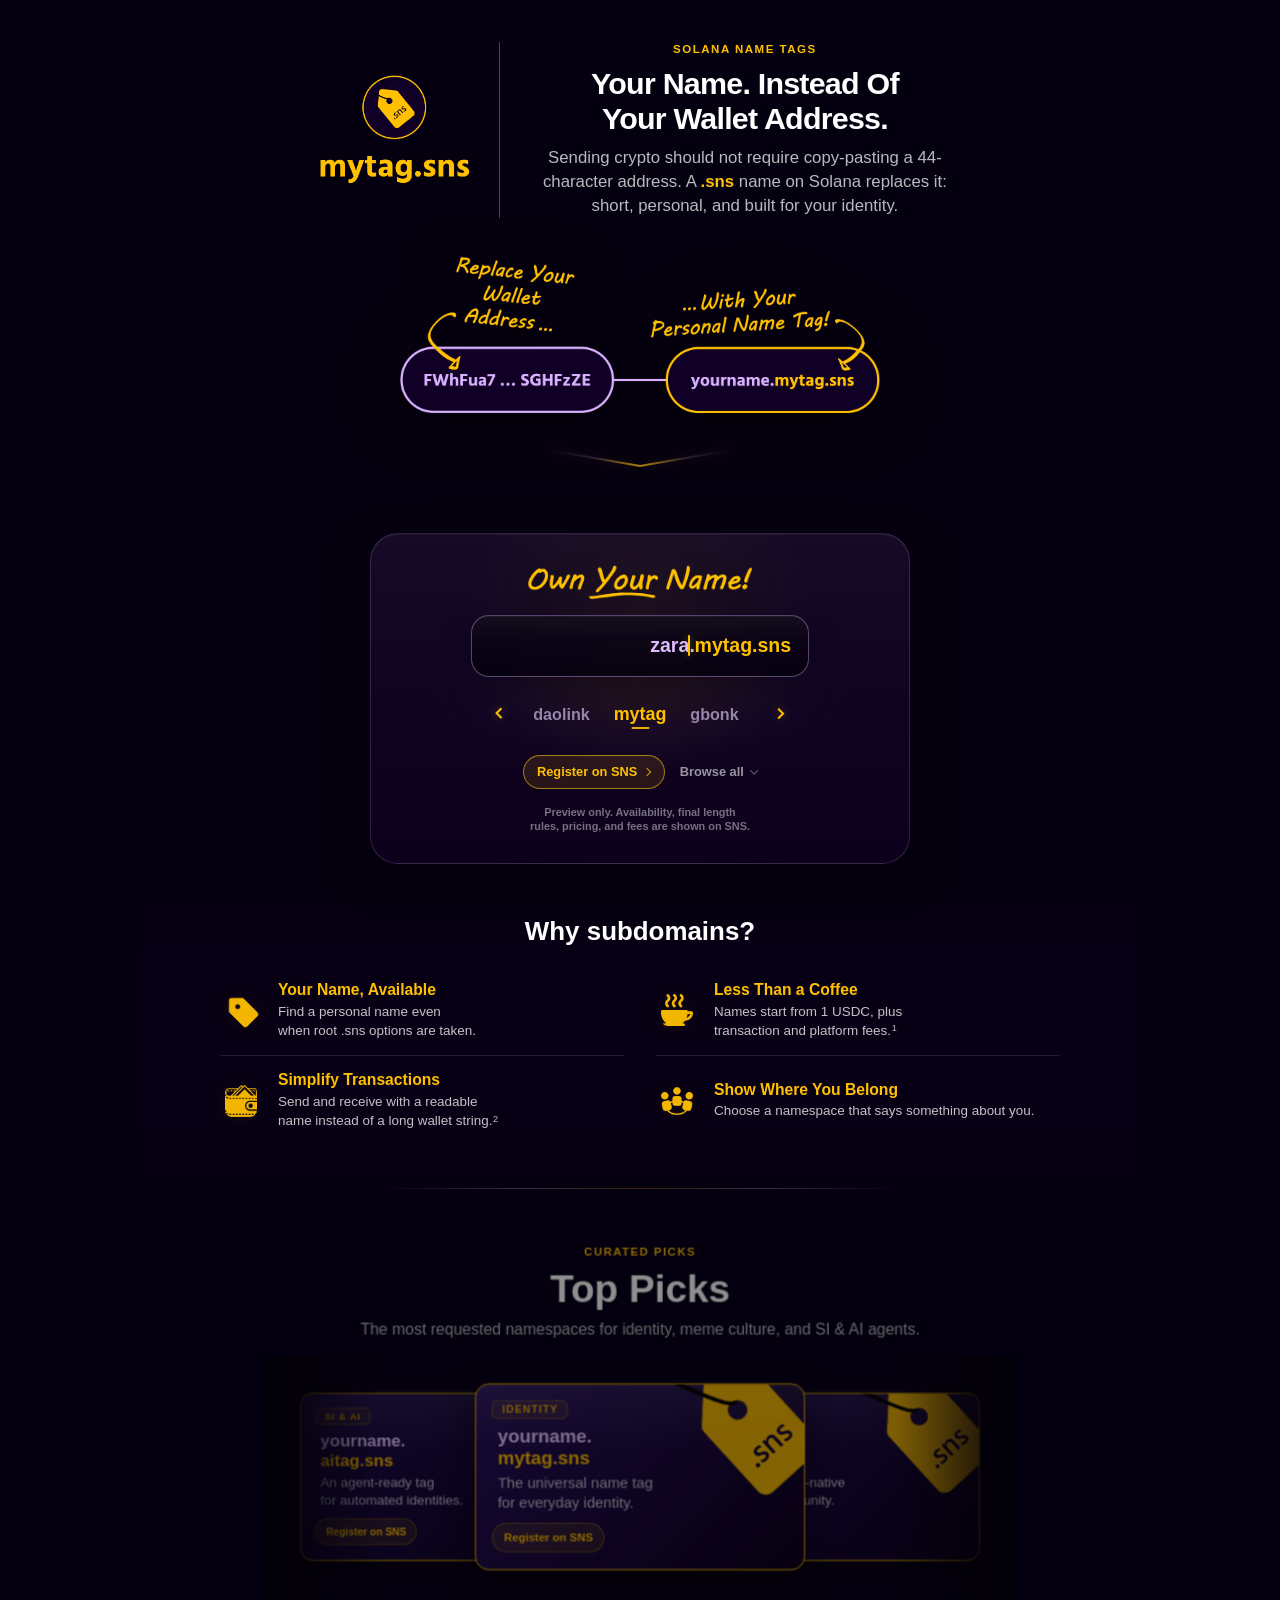
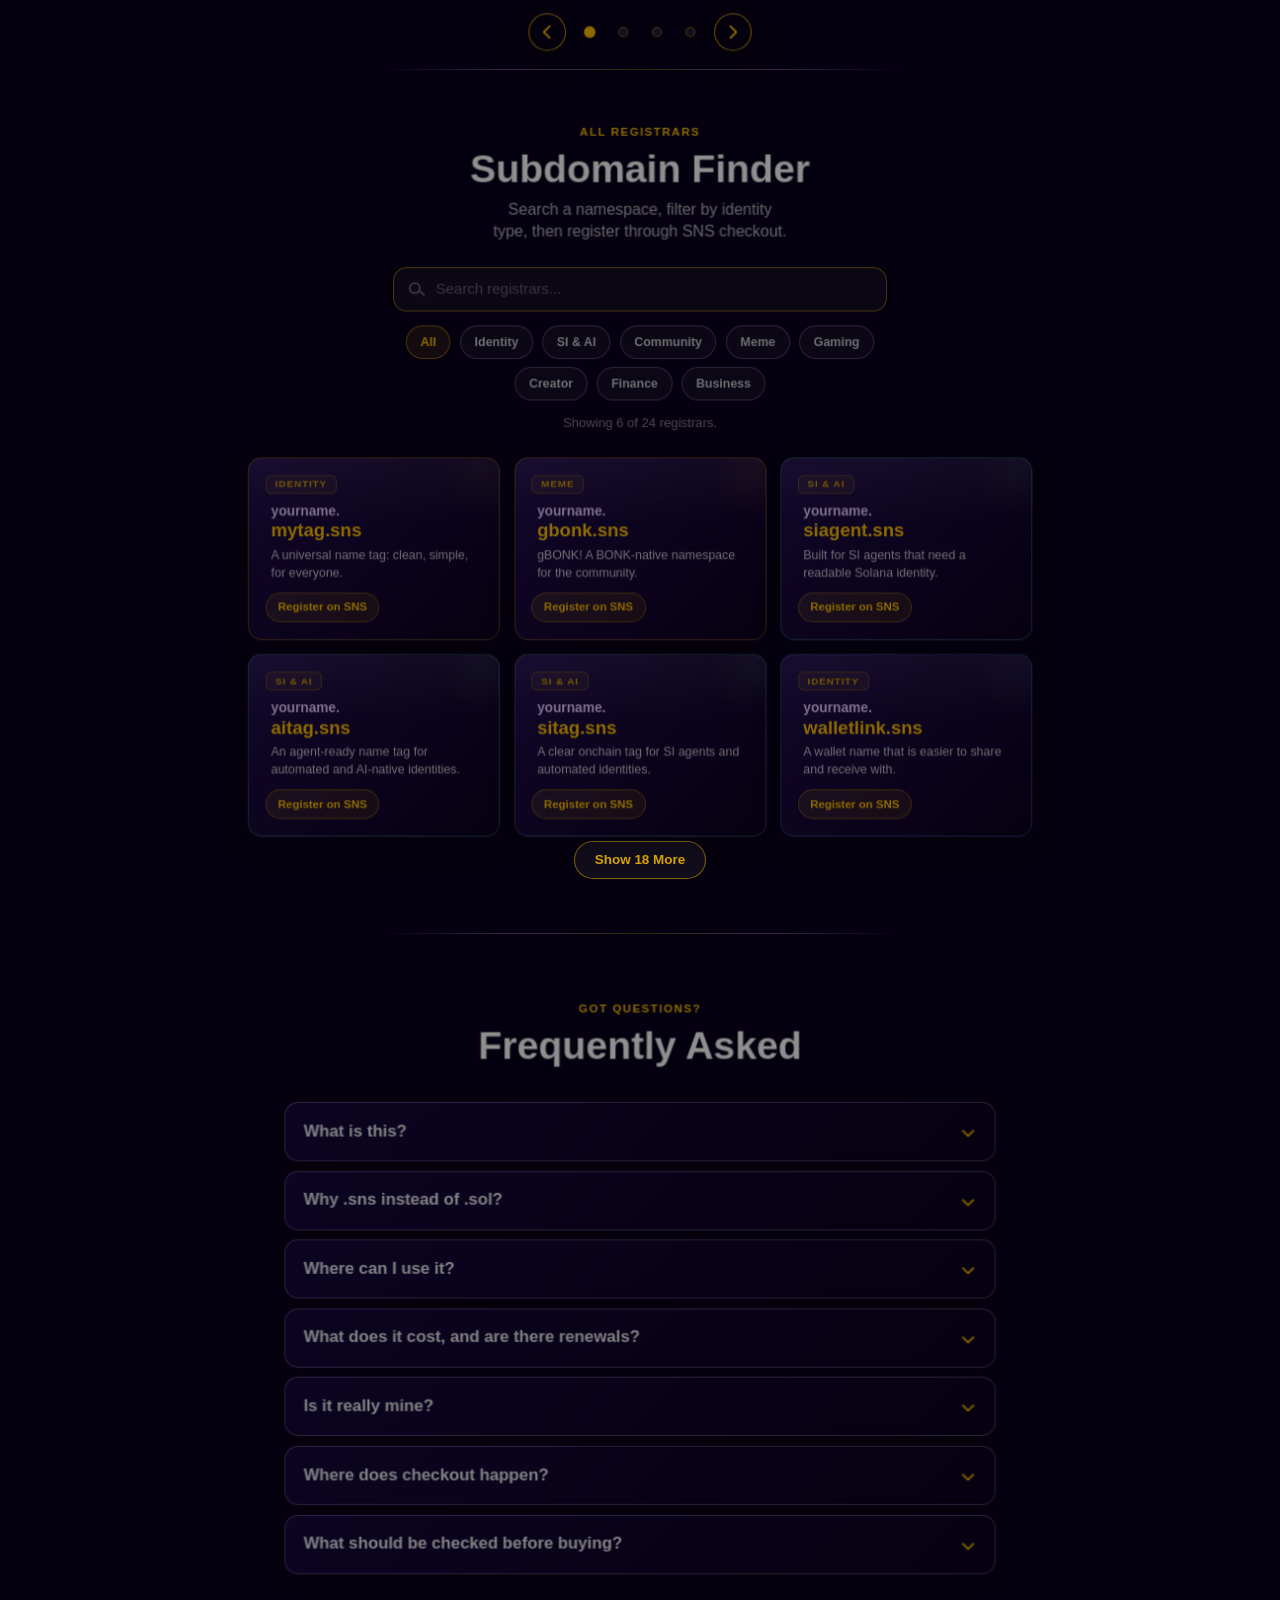
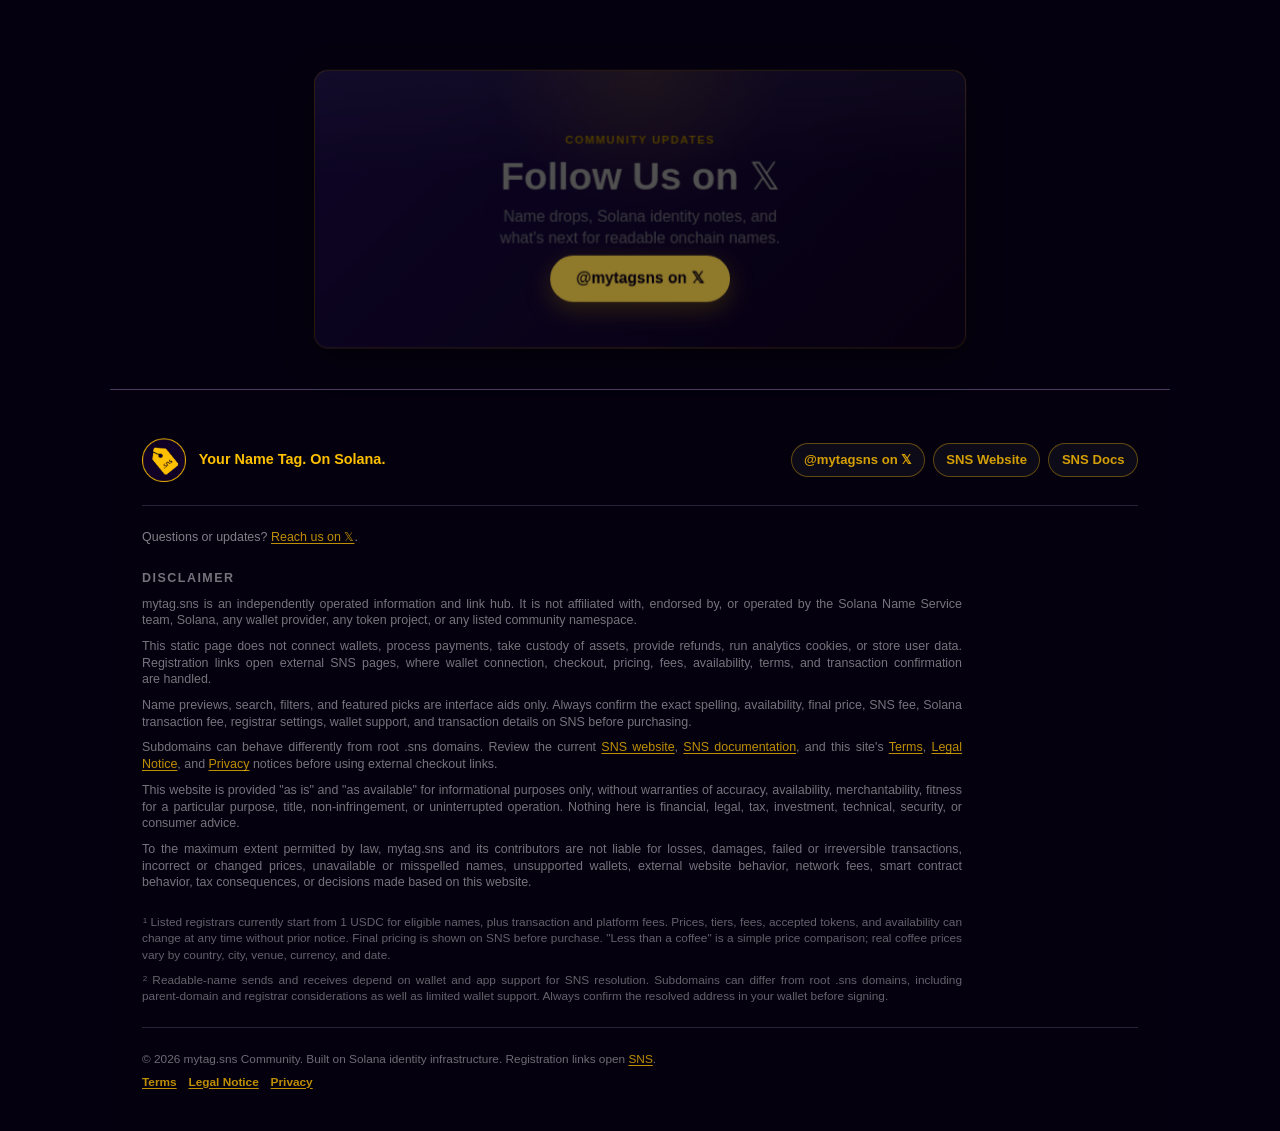
==== index.html @ 9034330a "Force a fresh social preview URL for X. Point OG and Twitter image tags at a new asset path so crawl" ====
<!doctype html>
<!--
	File: index.html
	Description: Static landing page for the mytag.sns subdomain registrar hub.
	Last modified: 2026-10-11
	Copyright: (c) 2026 mytag.sns Community. All rights reserved.
-->
<html class="no-js" lang="en-US">
<head>
	<meta charset="UTF-8" />
	<meta name="viewport" content="width=device-width, initial-scale=1.0" />
	<meta name="description" content="Claim a readable Solana name tag through independent subdomain registrars such as mytag.sns, gbonk.sns, siagent.sns, and aitag.sns." />
	<meta name="theme-color" content="#05000f" />
	<meta name="color-scheme" content="dark" />
	<link rel="icon" type="image/png" href="assets/img/logo.png?v=e8947b3d" />
	<link rel="apple-touch-icon" href="assets/img/logo.png?v=e8947b3d" />
	<link rel="canonical" href="https://mytags.sol.site/" />

	<meta property="og:type" content="website" />
	<meta property="og:locale" content="en_US" />
	<meta property="og:url" content="https://mytags.sol.site/" />
	<meta property="og:title" content="mytag.sns | Solana Subdomain Registrars" />
	<meta property="og:description" content="Claim a readable Solana name tag through independent subdomain registrars such as mytag.sns, gbonk.sns, siagent.sns, and aitag.sns." />
	<meta property="og:image" content="https://mytags.sol.site/assets/img/social-preview-20261013.png" />
	<meta property="og:image:secure_url" content="https://mytags.sol.site/assets/img/social-preview-20261013.png" />
	<meta property="og:image:type" content="image/png" />
	<meta property="og:image:width" content="1134" />
	<meta property="og:image:height" content="593" />
	<meta property="og:image:alt" content="A wallet address changing into a readable mytag.sns name tag." />
	<meta property="og:site_name" content="mytag.sns" />

	<meta name="twitter:card" content="summary_large_image" />
	<meta name="twitter:domain" content="mytags.sol.site" />
	<meta name="twitter:url" content="https://mytags.sol.site/" />
	<meta name="twitter:site" content="@mytagsns" />
	<meta name="twitter:title" content="mytag.sns | Solana Subdomain Registrars" />
	<meta name="twitter:description" content="Claim a readable Solana name tag through independent subdomain registrars such as mytag.sns, gbonk.sns, siagent.sns, and aitag.sns." />
	<meta name="twitter:image" content="https://mytags.sol.site/assets/img/social-preview-20261013.png" />
	<meta name="twitter:image:alt" content="A wallet address changing into a readable mytag.sns name tag." />

	<title>mytag.sns</title>

	<script>document.documentElement.className = document.documentElement.className.replace("no-js", "js");</script>

	<link rel="stylesheet" href="assets/css/00-global.css?v=73dacd56" />
	<link rel="stylesheet" href="assets/css/01-hero.css?v=6c1cfbfe" />
	<link rel="stylesheet" href="assets/css/02-top-picks.css?v=7228f10e" />
	<link rel="stylesheet" href="assets/css/03-browser-section.css?v=f7ba4626" />
	<link rel="stylesheet" href="assets/css/04-faq.css?v=8c7f12e0" />
	<link rel="stylesheet" href="assets/css/05-x-section.css?v=0307da19" />
	<link rel="stylesheet" href="assets/css/06-footer.css?v=1e0edeb0" />
	<noscript>
		<style>
			.hero-name-options,
			.top-picks-controls,
			.js-only {
				display: none !important;
			}

			.hero-name-input-row {
				cursor: default !important;
				width: min(100%, 338px) !important;
				max-width: 338px !important;
			}

			.hero-name-input-wrap {
				flex: 1 1 auto !important;
				min-width: 0 !important;
				max-width: none !important;
			}

			.hero-name-input[readonly] {
				pointer-events: none !important;
				text-align: right !important;
			}

			.hero-name-suffix {
				width: auto !important;
				max-width: none !important;
			}

			.hero-name-options-fallback {
				--picker-active-width: 42% !important;
				--picker-near-left: 22% !important;
				--picker-near-right: 78% !important;
				--picker-near-width: 24% !important;
				width: min(100%, 338px) !important;
				max-width: 338px !important;
			}

			.hero-name-options-fallback::before,
			.hero-name-options-fallback::after {
				display: none !important;
			}

			.hero-input-caret {
				display: none !important;
			}

			.top-picks-carousel {
				display: grid !important;
				grid-template-columns: 1fr !important;
				gap: 0.85rem !important;
				min-height: 0 !important;
				overflow: visible !important;
			}

			.top-picks-carousel::before,
			.top-picks-carousel::after {
				display: none !important;
			}

			.domain-card {
				--tag-clearance: 0 !important;
				position: relative !important;
				left: auto !important;
				top: auto !important;
				grid-template-columns: 1fr !important;
				grid-template-rows: auto auto auto auto !important;
				justify-items: center !important;
				width: min(100%, 342px) !important;
				max-width: 342px !important;
				min-height: 0 !important;
				height: 100% !important;
				margin: 0 auto !important;
				padding: 1rem 1rem 1.06rem !important;
				text-align: center !important;
				opacity: 1 !important;
				transform: none !important;
			}

			.domain-card::before,
			.domain-card::after {
				display: none !important;
			}

			.domain-card.active {
				border-color: #FFC000 !important;
				box-shadow: var(--shadow-card) !important;
				background:
					linear-gradient(180deg, rgba(255, 255, 255, 0.045), transparent 34%),
					linear-gradient(135deg, rgba(31, 14, 82, 0.76), rgba(14, 0, 31, 0.72)) !important;
			}

			.card-topline,
			.domain-name,
			.domain-card p {
				max-width: 100% !important;
			}

			.card-topline {
				justify-content: center !important;
			}

			.domain-name {
				align-items: center !important;
			}

			.domain-card p {
				grid-column: auto !important;
				grid-row: auto !important;
				align-self: auto !important;
				margin-right: auto !important;
				margin-left: auto !important;
			}

			.card-cta {
				grid-column: auto !important;
				grid-row: auto !important;
				justify-self: center !important;
			}

			.domain-card:first-child {
				border-color: #FFC000 !important;
				box-shadow: var(--shadow-card-hover) !important;
				background:
					linear-gradient(180deg, rgba(255, 255, 255, 0.055), transparent 34%),
					linear-gradient(135deg, rgba(31, 14, 82, 1), rgba(14, 0, 31, 0.98)) !important;
			}

			.faq-a,
			.faq-a[hidden] {
				display: block !important;
				max-height: none !important;
				visibility: visible !important;
			}

			.faq-chevron {
				display: none !important;
			}

			.faq-q {
				cursor: default !important;
				pointer-events: none !important;
			}

			.browser-more-wrap {
				display: none !important;
			}

			@media (min-width: 760px) {
				.top-picks-carousel {
					grid-template-columns: repeat(2, minmax(0, 342px)) !important;
					justify-content: center !important;
					align-items: stretch !important;
				}
			}
		</style>
	</noscript>
</head>
<body>
	<div class="compat-notice" role="status">
		<p class="notice-title">Limited Experience</p>
		<p class="notice-body"><span>JavaScript is off.</span><span>Previews and filters are simplified. Links still work.</span></p>
	</div>

	<main>
		<!-- Hero: Introduces the name tag idea before the registrar list. -->
		<section class="hero-section reveal-section is-visible" aria-labelledby="hero-title">
			<div class="hero-header">
				<img class="image-logo" src="assets/img/logo-with-name.png?v=d179058e" alt="mytag.sns" width="210" height="154" loading="eager" decoding="async" />
				<div class="hero-intro">
					<p class="intro-kicker">Solana name tags</p>
					<h1 id="hero-title" class="intro-headline">Your Name. Instead Of Your Wallet Address.</h1>
					<p class="intro-body">Sending crypto should not require copy-pasting a 44-character address. A <span class="intro-sns">.sns</span> name on Solana replaces it: short, personal, and built for your identity.</p>
				</div>
			</div>

			<div class="hero-explainer">
				<img class="explainer-img" src="assets/img/explainer.png?v=e83d8729" alt="A wallet address changing into a readable mytag.sns name tag." width="480" height="152" loading="eager" decoding="async" />
			</div>
			<a class="hero-scroll-cue hero-scroll-cue--intro" href="#hero-name-tool" aria-label="Scroll to name preview"></a>

			<div class="hero-stage" aria-label="Solana name tag preview">
				<div id="hero-name-tool" class="hero-name-tool">
					<div class="slogan-wrapper">
						<img class="handwritten-slogan" src="assets/img/slogan.png?v=b19a328f" alt="Own Your Name!" width="226" height="37" loading="eager" decoding="async" />
					</div>

					<div class="hero-name-shell">
						<div class="hero-name-input-row">
							<button id="hero-name-clear" class="hero-name-clear" type="button" aria-label="Clear preview name"><span aria-hidden="true"></span></button>
							<span class="hero-name-input-wrap">
								<span id="hero-name-preview" class="hero-name-preview" aria-hidden="true">yourname</span>
								<input id="hero-name-input" class="hero-name-input" type="text" value="yourname" maxlength="16" pattern="(?!.*--)[a-z0-9](?:[a-z0-9-]{0,14}[a-z0-9])?" autocomplete="off" autocapitalize="none" inputmode="text" spellcheck="false" title="Demo preview: use up to 16 lowercase letters, numbers, and single hyphens. SNS checkout shows the final .sns subdomain length limit and registrar rules." aria-label="Name before the dot" aria-describedby="hero-name-status" readonly tabindex="-1" />
							</span>
							<span class="hero-input-caret" aria-hidden="true"></span>
							<span class="hero-name-dot" aria-hidden="true">.</span>
							<span id="hero-name-suffix" class="hero-name-suffix"><span class="suffix-card is-current">mytag.sns</span></span>
						</div>
						<p id="hero-name-status" class="sr-only" aria-live="polite">Demo preview: use up to 16 lowercase letters, numbers, and single hyphens. SNS checkout shows the final .sns subdomain length limit and registrar rules.</p>
						<p id="hero-name-feedback" class="hero-name-feedback" aria-hidden="true"></p>
						<div class="hero-name-options" role="group" aria-label="Choose preview namespace">
							<button class="hero-name-option active" type="button" data-suffix="mytag.sns" data-url="https://v1.sns.id/sub-registrar/mytag" data-position="0" aria-pressed="true">mytag</button>
							<button class="hero-name-option" type="button" data-suffix="gbonk.sns" data-url="https://v1.sns.id/sub-registrar/gbonk" data-position="2" aria-pressed="false">gbonk</button>
							<button class="hero-name-option" type="button" data-suffix="siagent.sns" data-url="https://v1.sns.id/sub-registrar/siagent" data-position="3" aria-pressed="false">siagent</button>
							<button class="hero-name-option" type="button" data-suffix="aitag.sns" data-url="https://v1.sns.id/sub-registrar/aitag" data-position="3" aria-pressed="false">aitag</button>
							<button class="hero-name-option" type="button" data-suffix="sitag.sns" data-url="https://v1.sns.id/sub-registrar/sitag" data-position="3" aria-pressed="false">sitag</button>
							<button class="hero-name-option" type="button" data-suffix="walletlink.sns" data-url="https://v1.sns.id/sub-registrar/walletlink" data-position="3" aria-pressed="false">walletlink</button>
							<button class="hero-name-option" type="button" data-suffix="mystory.sns" data-url="https://v1.sns.id/sub-registrar/mystory" data-position="3" aria-pressed="false">mystory</button>
							<button class="hero-name-option" type="button" data-suffix="snsclub.sns" data-url="https://v1.sns.id/sub-registrar/snsclub" data-position="3" aria-pressed="false">snsclub</button>
							<button class="hero-name-option" type="button" data-suffix="gen-z.sns" data-url="https://v1.sns.id/sub-registrar/gen-z" data-position="3" aria-pressed="false">gen-z</button>
							<button class="hero-name-option" type="button" data-suffix="ogclub.sns" data-url="https://v1.sns.id/sub-registrar/ogclub" data-position="3" aria-pressed="false">ogclub</button>
							<button class="hero-name-option" type="button" data-suffix="ogwallet.sns" data-url="https://v1.sns.id/sub-registrar/ogwallet" data-position="3" aria-pressed="false">ogwallet</button>
							<button class="hero-name-option" type="button" data-suffix="fames.sns" data-url="https://v1.sns.id/sub-registrar/fames" data-position="3" aria-pressed="false">fames</button>
							<button class="hero-name-option" type="button" data-suffix="gametag.sns" data-url="https://v1.sns.id/sub-registrar/gametag" data-position="3" aria-pressed="false">gametag</button>
							<button class="hero-name-option" type="button" data-suffix="playverse.sns" data-url="https://v1.sns.id/sub-registrar/playverse" data-position="3" aria-pressed="false">playverse</button>
							<button class="hero-name-option" type="button" data-suffix="bonktag.sns" data-url="https://v1.sns.id/sub-registrar/bonktag" data-position="3" aria-pressed="false">bonktag</button>
							<button class="hero-name-option" type="button" data-suffix="bonkog.sns" data-url="https://v1.sns.id/sub-registrar/bonkog" data-position="3" aria-pressed="false">bonkog</button>
							<button class="hero-name-option" type="button" data-suffix="memecoinape.sns" data-url="https://v1.sns.id/sub-registrar/memecoinape" data-position="3" aria-pressed="false">memecoinape</button>
							<button class="hero-name-option" type="button" data-suffix="artistlink.sns" data-url="https://v1.sns.id/sub-registrar/artistlink" data-position="3" aria-pressed="false">artistlink</button>
							<button class="hero-name-option" type="button" data-suffix="creatorhub.sns" data-url="https://v1.sns.id/sub-registrar/creatorhub" data-position="3" aria-pressed="false">creatorhub</button>
							<button class="hero-name-option" type="button" data-suffix="aicreator.sns" data-url="https://v1.sns.id/sub-registrar/aicreator" data-position="3" aria-pressed="false">aicreator</button>
							<button class="hero-name-option" type="button" data-suffix="assetlink.sns" data-url="https://v1.sns.id/sub-registrar/assetlink" data-position="3" aria-pressed="false">assetlink</button>
							<button class="hero-name-option" type="button" data-suffix="businesslink.sns" data-url="https://v1.sns.id/sub-registrar/businesslink" data-position="3" aria-pressed="false">businesslink</button>
							<button class="hero-name-option" type="button" data-suffix="startuphub.sns" data-url="https://v1.sns.id/sub-registrar/startuphub" data-position="3" aria-pressed="false">startuphub</button>
							<button class="hero-name-option" type="button" data-suffix="daolink.sns" data-url="https://v1.sns.id/sub-registrar/daolink" data-position="-1" aria-pressed="false">daolink</button>
						</div>
							<noscript>
							<div class="hero-name-options-fallback" aria-label="Registrar links">
								<a class="hero-name-option-fallback is-active" href="https://v1.sns.id/sub-registrar/mytag" target="_blank" rel="noopener noreferrer">mytag</a>
								<a class="hero-name-option-fallback is-next" href="https://v1.sns.id/sub-registrar/gbonk" target="_blank" rel="noopener noreferrer">gbonk</a>
								<a class="hero-name-option-fallback is-far-left" href="https://v1.sns.id/sub-registrar/siagent" target="_blank" rel="noopener noreferrer">siagent</a>
								<a class="hero-name-option-fallback is-far" href="https://v1.sns.id/sub-registrar/aitag" target="_blank" rel="noopener noreferrer">aitag</a>
							</div>
							</noscript>
						<div class="hero-tool-actions">
							<a id="hero-register-link" class="hero-tool-primary" href="https://v1.sns.id/sub-registrar/mytag" target="_blank" rel="noopener noreferrer">Register on SNS</a>
							<a class="hero-tool-secondary" href="#registrar-browser">Browse all</a>
						</div>
						<p class="hero-demo-note">Preview only. Availability, final length rules, pricing, and fees are shown on SNS.</p>
					</div>
				</div>
				<a class="hero-scroll-cue hero-scroll-cue--next" href="#why-subdomains" aria-label="Scroll to benefits"></a>
			</div>

			<div id="why-subdomains" class="benefits-panel" aria-label="Benefits of subdomains">
				<div class="benefits-header">
					<h2 class="benefits-title">Why subdomains?</h2>
				</div>
				<div class="benefits-grid">
					<div class="benefit-pill">
						<img class="bp-icon-img bp-icon-rotate" src="assets/img/benefits/tag.png?v=7ab88226" alt="" aria-hidden="true" width="32" height="32" />
						<div class="bp-text">
							<strong>Your Name, Available</strong>
							<span>Find a personal name even when root .sns options are taken.</span>
						</div>
					</div>
					<div class="benefit-pill">
						<img class="bp-icon-img" src="assets/img/benefits/cup.png?v=8163182a" alt="" aria-hidden="true" width="32" height="32" />
						<div class="bp-text">
							<strong>Less Than a Coffee</strong>
							<span>Names start from 1 USDC, plus transaction and platform fees.<sup>1</sup></span>
						</div>
					</div>
					<div class="benefit-pill">
						<img class="bp-icon-img" src="assets/img/benefits/wallet.png?v=d376b765" alt="" aria-hidden="true" width="32" height="32" />
						<div class="bp-text">
							<strong>Simplify Transactions</strong>
							<span>Send and receive with a readable name instead of a long wallet string.<sup>2</sup></span>
						</div>
					</div>
					<div class="benefit-pill">
						<img class="bp-icon-img" src="assets/img/benefits/community.png?v=a616d231" alt="" aria-hidden="true" width="32" height="32" />
						<div class="bp-text">
							<strong>Show Where You Belong</strong>
							<span>Choose a namespace that says something about you.</span>
						</div>
					</div>
				</div>
			</div>
		</section>

		<div class="section-divider" aria-hidden="true"></div>

		<!-- Top picks: Highlights selected registrar options before the full list. -->
		<section class="domains-section reveal-section" aria-labelledby="top-picks-title">
			<div class="section-header">
				<p class="section-eyebrow">Curated picks</p>
				<h2 id="top-picks-title" class="section-headline">Top Picks</h2>
				<p class="section-subline">The most requested namespaces for identity, meme culture, and SI &amp; AI agents.</p>
			</div>

			<div class="top-picks-carousel" aria-label="Featured registrar picks">
				<a class="domain-card active" href="https://v1.sns.id/sub-registrar/mytag" target="_blank" rel="noopener noreferrer" data-theme="identity" aria-label="Register a mytag.sns subdomain">
					<div class="card-topline"><span class="card-badge">Identity</span></div>
					<div class="domain-name"><span>yourname.</span><strong>mytag.sns</strong></div>
					<p><span>The universal name tag</span><span>for everyday identity.</span></p>
					<span class="card-cta">Register on SNS</span>
				</a>

				<a class="domain-card" href="https://v1.sns.id/sub-registrar/gbonk" target="_blank" rel="noopener noreferrer" data-theme="meme" aria-label="Register a gbonk.sns subdomain">
					<div class="card-topline"><span class="card-badge">Meme</span></div>
					<div class="domain-name"><span>yourname.</span><strong>gbonk.sns</strong></div>
					<p><span>gBONK! A BONK-native tag</span><span>for the community.</span></p>
					<span class="card-cta">Register on SNS</span>
				</a>

				<a class="domain-card" href="https://v1.sns.id/sub-registrar/siagent" target="_blank" rel="noopener noreferrer" data-theme="si-ai" aria-label="Register a siagent.sns subdomain">
					<div class="card-topline"><span class="card-badge">SI &amp; AI</span></div>
					<div class="domain-name"><span>yourname.</span><strong>siagent.sns</strong></div>
					<p><span>Built for SI agents</span><span>that need a readable name.</span></p>
					<span class="card-cta">Register on SNS</span>
				</a>

				<a class="domain-card" href="https://v1.sns.id/sub-registrar/aitag" target="_blank" rel="noopener noreferrer" data-theme="si-ai" aria-label="Register an aitag.sns subdomain">
					<div class="card-topline"><span class="card-badge">SI &amp; AI</span></div>
					<div class="domain-name"><span>yourname.</span><strong>aitag.sns</strong></div>
					<p><span>An agent-ready tag</span><span>for automated identities.</span></p>
					<span class="card-cta">Register on SNS</span>
				</a>
			</div>

			<div class="top-picks-controls" aria-label="Select featured registrar">
				<button class="top-picks-arrow top-picks-arrow--prev" type="button" aria-label="Show previous top pick"></button>
				<div class="top-picks-dots">
					<button class="top-pick-dot active" type="button" aria-label="Show mytag.sns" data-pick-index="0"></button>
					<button class="top-pick-dot" type="button" aria-label="Show gbonk.sns" data-pick-index="1"></button>
					<button class="top-pick-dot" type="button" aria-label="Show siagent.sns" data-pick-index="2"></button>
					<button class="top-pick-dot" type="button" aria-label="Show aitag.sns" data-pick-index="3"></button>
				</div>
				<button class="top-picks-arrow top-picks-arrow--next" type="button" aria-label="Show next top pick"></button>
			</div>
		</section>

		<div class="section-divider" aria-hidden="true"></div>

		<!-- Registrar browser: Search and filter all listed registrar links. -->
		<section id="registrar-browser" class="browser-section reveal-section" aria-labelledby="browser-title">
			<div class="section-header">
				<p class="section-eyebrow">All registrars</p>
				<h2 id="browser-title" class="section-headline">Subdomain Finder</h2>
				<p class="section-subline">Search a namespace, filter by identity type, then register through SNS checkout.</p>
			</div>

			<div class="js-only" id="browser-controls">
				<div class="browser-search-wrap">
					<span class="bsw-icon" aria-hidden="true"></span>
					<input id="domain-search" class="browser-search" type="search" placeholder="Search registrars..." autocomplete="off" spellcheck="false" aria-label="Search registrars" />
					<button class="bsw-clear" id="search-clear" type="button" aria-label="Clear search" hidden>Clear</button>
				</div>

				<div class="browser-filters" role="group" aria-label="Filter by category">
					<button class="filter-pill active" type="button" data-filter="all">All</button>
					<button class="filter-pill" type="button" data-filter="identity">Identity</button>
					<button class="filter-pill" type="button" data-filter="si-ai">SI &amp; AI</button>
					<button class="filter-pill" type="button" data-filter="community">Community</button>
					<button class="filter-pill" type="button" data-filter="meme">Meme</button>
					<button class="filter-pill" type="button" data-filter="gaming">Gaming</button>
					<button class="filter-pill" type="button" data-filter="creator">Creator</button>
					<button class="filter-pill" type="button" data-filter="finance">Finance</button>
					<button class="filter-pill" type="button" data-filter="business">Business</button>
				</div>

				<p class="browser-count" id="browser-count" aria-live="polite"></p>
			</div>

			<div class="browser-grid" id="browser-grid" aria-live="polite">
				<a class="bc" href="https://v1.sns.id/sub-registrar/mytag" target="_blank" rel="noopener noreferrer" data-cat="identity" data-name="mytag"><span class="bc-badge">Identity</span><div class="bc-name"><span>yourname.</span><strong>mytag.sns</strong></div><p>A universal name tag: clean, simple, for everyone.</p><span class="bc-cta">Register on SNS</span></a>
				<a class="bc" href="https://v1.sns.id/sub-registrar/walletlink" target="_blank" rel="noopener noreferrer" data-cat="identity finance" data-name="walletlink"><span class="bc-badge">Identity</span><div class="bc-name"><span>yourname.</span><strong>walletlink.sns</strong></div><p>A wallet name that is easier to share and receive with.</p><span class="bc-cta">Register on SNS</span></a>
				<a class="bc" href="https://v1.sns.id/sub-registrar/mystory" target="_blank" rel="noopener noreferrer" data-cat="identity creator" data-name="mystory"><span class="bc-badge">Identity</span><div class="bc-name"><span>yourname.</span><strong>mystory.sns</strong></div><p>A personal name for your story on Solana.</p><span class="bc-cta">Register on SNS</span></a>
				<a class="bc" href="https://v1.sns.id/sub-registrar/sitag" target="_blank" rel="noopener noreferrer" data-cat="si-ai" data-name="sitag"><span class="bc-badge">SI &amp; AI</span><div class="bc-name"><span>yourname.</span><strong>sitag.sns</strong></div><p>A clear onchain tag for SI agents and automated identities.</p><span class="bc-cta">Register on SNS</span></a>
				<a class="bc" href="https://v1.sns.id/sub-registrar/siagent" target="_blank" rel="noopener noreferrer" data-cat="si-ai" data-name="siagent"><span class="bc-badge">SI &amp; AI</span><div class="bc-name"><span>yourname.</span><strong>siagent.sns</strong></div><p>Built for SI agents that need a readable Solana identity.</p><span class="bc-cta">Register on SNS</span></a>
				<a class="bc" href="https://v1.sns.id/sub-registrar/aitag" target="_blank" rel="noopener noreferrer" data-cat="si-ai" data-name="aitag"><span class="bc-badge">SI &amp; AI</span><div class="bc-name"><span>yourname.</span><strong>aitag.sns</strong></div><p>An agent-ready name tag for automated and AI-native identities.</p><span class="bc-cta">Register on SNS</span></a>
				<a class="bc" href="https://v1.sns.id/sub-registrar/aicreator" target="_blank" rel="noopener noreferrer" data-cat="si-ai creator" data-name="aicreator"><span class="bc-badge">SI &amp; AI</span><div class="bc-name"><span>yourname.</span><strong>aicreator.sns</strong></div><p>For creators and builders shipping with SI and AI tools.</p><span class="bc-cta">Register on SNS</span></a>
				<a class="bc" href="https://v1.sns.id/sub-registrar/snsclub" target="_blank" rel="noopener noreferrer" data-cat="community" data-name="snsclub"><span class="bc-badge">Community</span><div class="bc-name"><span>yourname.</span><strong>snsclub.sns</strong></div><p>For SNS believers. Show your roots onchain.</p><span class="bc-cta">Register on SNS</span></a>
				<a class="bc" href="https://v1.sns.id/sub-registrar/gen-z" target="_blank" rel="noopener noreferrer" data-cat="community" data-name="gen-z"><span class="bc-badge">Community</span><div class="bc-name"><span>yourname.</span><strong>gen-z.sns</strong></div><p>For the generation that grew up online. Claim your spot.</p><span class="bc-cta">Register on SNS</span></a>
				<a class="bc" href="https://v1.sns.id/sub-registrar/ogclub" target="_blank" rel="noopener noreferrer" data-cat="community" data-name="ogclub"><span class="bc-badge">Community</span><div class="bc-name"><span>yourname.</span><strong>ogclub.sns</strong></div><p>An OG club name for early believers.</p><span class="bc-cta">Register on SNS</span></a>
				<a class="bc" href="https://v1.sns.id/sub-registrar/ogwallet" target="_blank" rel="noopener noreferrer" data-cat="community identity" data-name="ogwallet"><span class="bc-badge">Community</span><div class="bc-name"><span>yourname.</span><strong>ogwallet.sns</strong></div><p>A wallet tag with an OG signal.</p><span class="bc-cta">Register on SNS</span></a>
				<a class="bc" href="https://v1.sns.id/sub-registrar/fames" target="_blank" rel="noopener noreferrer" data-cat="community creator" data-name="fames"><span class="bc-badge">Community</span><div class="bc-name"><span>yourname.</span><strong>fames.sns</strong></div><p>A standout name for people building a reputation.</p><span class="bc-cta">Register on SNS</span></a>
				<a class="bc" href="https://v1.sns.id/sub-registrar/bonktag" target="_blank" rel="noopener noreferrer" data-cat="meme" data-name="bonktag"><span class="bc-badge">Meme</span><div class="bc-name"><span>yourname.</span><strong>bonktag.sns</strong></div><p>Your BONK identity. Simple, loud, unmistakable.</p><span class="bc-cta">Register on SNS</span></a>
				<a class="bc" href="https://v1.sns.id/sub-registrar/bonkog" target="_blank" rel="noopener noreferrer" data-cat="meme community" data-name="bonkog"><span class="bc-badge">Meme</span><div class="bc-name"><span>yourname.</span><strong>bonkog.sns</strong></div><p>BONK OG energy, carried onchain.</p><span class="bc-cta">Register on SNS</span></a>
				<a class="bc" href="https://v1.sns.id/sub-registrar/gbonk" target="_blank" rel="noopener noreferrer" data-cat="meme community" data-name="gbonk"><span class="bc-badge">Meme</span><div class="bc-name"><span>yourname.</span><strong>gbonk.sns</strong></div><p>gBONK! A BONK-native namespace for the community.</p><span class="bc-cta">Register on SNS</span></a>
				<a class="bc" href="https://v1.sns.id/sub-registrar/memecoinape" target="_blank" rel="noopener noreferrer" data-cat="meme" data-name="memecoinape"><span class="bc-badge">Meme</span><div class="bc-name"><span>yourname.</span><strong>memecoinape.sns</strong></div><p>Proud meme coin degen? Put it onchain. No apologies.</p><span class="bc-cta">Register on SNS</span></a>
				<a class="bc" href="https://v1.sns.id/sub-registrar/gametag" target="_blank" rel="noopener noreferrer" data-cat="gaming identity" data-name="gametag"><span class="bc-badge">Gaming</span><div class="bc-name"><span>yourname.</span><strong>gametag.sns</strong></div><p>Your gamer tag, now onchain.</p><span class="bc-cta">Register on SNS</span></a>
				<a class="bc" href="https://v1.sns.id/sub-registrar/playverse" target="_blank" rel="noopener noreferrer" data-cat="gaming" data-name="playverse"><span class="bc-badge">Gaming</span><div class="bc-name"><span>yourname.</span><strong>playverse.sns</strong></div><p>A play-ready name for gamers and game worlds.</p><span class="bc-cta">Register on SNS</span></a>
				<a class="bc" href="https://v1.sns.id/sub-registrar/artistlink" target="_blank" rel="noopener noreferrer" data-cat="creator" data-name="artistlink"><span class="bc-badge">Creator</span><div class="bc-name"><span>yourname.</span><strong>artistlink.sns</strong></div><p>Your art, your name, your link. The creator's onchain home.</p><span class="bc-cta">Register on SNS</span></a>
				<a class="bc" href="https://v1.sns.id/sub-registrar/creatorhub" target="_blank" rel="noopener noreferrer" data-cat="creator" data-name="creatorhub"><span class="bc-badge">Creator</span><div class="bc-name"><span>yourname.</span><strong>creatorhub.sns</strong></div><p>The hub for creators building in public on Solana.</p><span class="bc-cta">Register on SNS</span></a>
				<a class="bc" href="https://v1.sns.id/sub-registrar/assetlink" target="_blank" rel="noopener noreferrer" data-cat="finance" data-name="assetlink"><span class="bc-badge">Finance</span><div class="bc-name"><span>yourname.</span><strong>assetlink.sns</strong></div><p>One clean name for onchain assets.</p><span class="bc-cta">Register on SNS</span></a>
				<a class="bc" href="https://v1.sns.id/sub-registrar/businesslink" target="_blank" rel="noopener noreferrer" data-cat="business" data-name="businesslink"><span class="bc-badge">Business</span><div class="bc-name"><span>yourname.</span><strong>businesslink.sns</strong></div><p>Professional, onchain. Your business identity on Solana.</p><span class="bc-cta">Register on SNS</span></a>
				<a class="bc" href="https://v1.sns.id/sub-registrar/startuphub" target="_blank" rel="noopener noreferrer" data-cat="business" data-name="startuphub"><span class="bc-badge">Business</span><div class="bc-name"><span>yourname.</span><strong>startuphub.sns</strong></div><p>For founders moving fast. Your startup's onchain address.</p><span class="bc-cta">Register on SNS</span></a>
				<a class="bc" href="https://v1.sns.id/sub-registrar/daolink" target="_blank" rel="noopener noreferrer" data-cat="business community" data-name="daolink"><span class="bc-badge">Business</span><div class="bc-name"><span>yourname.</span><strong>daolink.sns</strong></div><p>For DAOs and governance contributors. Onchain, on the record.</p><span class="bc-cta">Register on SNS</span></a>
			</div>

			<p class="browser-empty" id="browser-empty" hidden>No registrars match your search.</p>

			<div id="browser-more-wrap" class="browser-more-wrap">
				<button id="browser-more-btn" class="browser-more-btn" type="button">Show More</button>
				<button id="browser-less-btn" class="browser-more-btn" type="button">Show Less</button>
			</div>
		</section>

		<div class="section-divider" aria-hidden="true"></div>

		<!-- FAQ: Key purchase, support, and protocol questions. -->
		<section class="faq-section reveal-section" aria-labelledby="faq-title">
			<div class="section-header section-header--center">
				<p class="section-eyebrow">Got questions?</p>
				<h2 id="faq-title" class="section-headline">Frequently Asked</h2>
			</div>

			<div class="faq-list" id="faq-list">
				<div class="faq-item">
					<button class="faq-q" type="button" aria-expanded="false">
						<span>What is this?</span>
						<span class="faq-chevron" aria-hidden="true"></span>
					</button>
					<div class="faq-a">
						<p>A .sns subdomain is a readable Solana Name Service name under an existing .sns domain, such as <strong>yourname.mytag.sns</strong>. It can point to onchain data, especially a Solana wallet address, so compatible apps can use a name instead of a long public key. Names are first come, first served within each namespace.</p>
					</div>
				</div>

				<div class="faq-item">
					<button class="faq-q" type="button" aria-expanded="false">
						<span>Why .sns instead of .sol?</span>
						<span class="faq-chevron" aria-hidden="true"></span>
					</button>
					<div class="faq-a">
						<p>SNS upgraded its naming system. Existing domains and sub-registrars now display as <strong>.sns</strong>, while keeping ownership, records, and subdomain settings. Eligible holders may also receive a matching new .sol domain later under a separate registry. For payments and identity today, use the .sns name shown in updated wallets and apps. See the <a href="https://www.sns.id/blog/domain-upgrade" target="_blank" rel="noopener noreferrer">SNS domain upgrade guide</a>.</p>
					</div>
				</div>

				<div class="faq-item">
					<button class="faq-q" type="button" aria-expanded="false">
						<span>Where can I use it?</span>
						<span class="faq-chevron" aria-hidden="true"></span>
					</button>
					<div class="faq-a">
						<p>SNS names are built for payments, profiles, identity, and dApps across Solana. The official integration list includes widely used wallets and explorers such as Phantom, Solflare, Backpack, Trust Wallet, Solscan, and more. Support can differ by app, and subdomain support may differ from root .sns names, so test the exact name before relying on it for payments. See the <a href="https://docs.sns.id/collection/list-of-integrations" target="_blank" rel="noopener noreferrer">SNS integration list</a> and <a href="https://docs.sns.id/collection/solana-name-service/using-sns" target="_blank" rel="noopener noreferrer">SNS usage docs</a>.</p>
					</div>
				</div>

				<div class="faq-item">
					<button class="faq-q" type="button" aria-expanded="false">
						<span>What does it cost, and are there renewals?</span>
						<span class="faq-chevron" aria-hidden="true"></span>
					</button>
					<div class="faq-a">
						<p>Listed registrars currently start from <strong>1 USDC</strong> for eligible names, plus transaction and platform fees. Some registrars may use length-based or namespace-specific pricing. Registrations are currently presented as one-time purchases with no annual renewal flow, but pricing, tiers, fees, and registrar settings can change. Always confirm the final amount on <a href="https://sns.id" target="_blank" rel="noopener noreferrer">sns.id</a> before purchasing.</p>
					</div>
				</div>

				<div class="faq-item">
					<button class="faq-q" type="button" aria-expanded="false">
						<span>Is it really mine?</span>
						<span class="faq-chevron" aria-hidden="true"></span>
					</button>
					<div class="faq-a">
						<p>After checkout, the subdomain is assigned to your wallet as an onchain SNS subdomain. Where supported, it can be used, transferred, and updated through SNS-compatible tooling. It is not the same as buying a root .sns domain: parent-domain and registrar rules still matter, and wallet support can be limited. The spelling is fixed, so if you want a different name or namespace later, register another one.</p>
					</div>
				</div>

				<div class="faq-item">
					<button class="faq-q" type="button" aria-expanded="false">
						<span>Where does checkout happen?</span>
						<span class="faq-chevron" aria-hidden="true"></span>
					</button>
					<div class="faq-a">
						<p>Every registration link opens an external <a href="https://sns.id" target="_blank" rel="noopener noreferrer">Solana Name Service</a> page. Wallet connection, checkout, terms, and transaction confirmation happen there, not on this page.</p>
					</div>
				</div>

				<div class="faq-item">
					<button class="faq-q" type="button" aria-expanded="false">
						<span>What should be checked before buying?</span>
						<span class="faq-chevron" aria-hidden="true"></span>
					</button>
					<div class="faq-a">
						<p>Before purchasing, verify the exact spelling, availability, final price, SNS fee, Solana transaction fee, allowed characters, registrar settings, wallet or app support, and subdomain limitations on SNS. mytag.sns is an independent information and link hub, not an official SNS, Solana, wallet, or token-project website. Use the <a href="https://docs.sns.id/dev/sns-sdk/subdomains" target="_blank" rel="noopener noreferrer">SNS subdomain docs</a> for protocol details.</p>
					</div>
				</div>
			</div>
		</section>

		<!-- Social CTA: Community link without wallet interaction. -->
		<section class="social-section reveal-section" aria-labelledby="social-title">
			<div class="social-inner">
				<div class="section-header section-header--center">
					<p class="section-eyebrow">Community updates</p>
					<h2 id="social-title" class="section-headline">Follow Us on &#120143;</h2>
					<p class="section-subline">Name drops, Solana identity notes, and what's next for readable onchain names.</p>
				</div>
				<a class="social-btn" href="https://x.com/mytagsns" target="_blank" rel="noopener noreferrer">@mytagsns on &#120143;</a>
			</div>
		</section>
	</main>

	<!-- Footer: Legal context and external reference links. -->
	<footer class="site-footer">
		<div class="footer-inner">
			<div class="footer-brand">
				<img class="footer-logo" src="assets/img/logo.png?v=e8947b3d" alt="mytag.sns logo" width="44" height="44" loading="lazy" decoding="async" />
				<p class="footer-tagline">Your Name Tag. On Solana.</p>
			</div>

			<nav class="footer-actions" aria-label="Footer actions">
				<a class="footer-action" href="https://x.com/mytagsns" target="_blank" rel="noopener noreferrer">@mytagsns on &#120143;</a>
				<a class="footer-action" href="https://sns.id" target="_blank" rel="noopener noreferrer">SNS Website</a>
				<a class="footer-action" href="https://docs.sns.id/collection/" target="_blank" rel="noopener noreferrer">SNS Docs</a>
			</nav>
		</div>

		<div class="footer-divider"></div>

		<p class="footer-contact">Questions or updates? <a href="https://x.com/mytagsns" target="_blank" rel="noopener noreferrer">Reach us on &#120143;</a>.</p>

		<div class="footer-disclaimer">
			<p class="footer-disclaimer-label">Disclaimer</p>
			<p>mytag.sns is an independently operated information and link hub. It is not affiliated with, endorsed by, or operated by the Solana Name Service team, Solana, any wallet provider, any token project, or any listed community namespace.</p>
			<p>This static page does not connect wallets, process payments, take custody of assets, provide refunds, run analytics cookies, or store user data. Registration links open external SNS pages, where wallet connection, checkout, pricing, fees, availability, terms, and transaction confirmation are handled.</p>
			<p>Name previews, search, filters, and featured picks are interface aids only. Always confirm the exact spelling, availability, final price, SNS fee, Solana transaction fee, registrar settings, wallet support, and transaction details on SNS before purchasing.</p>
			<p>Subdomains can behave differently from root .sns domains. Review the current <a href="https://sns.id" target="_blank" rel="noopener noreferrer">SNS website</a>, <a href="https://docs.sns.id/collection/" target="_blank" rel="noopener noreferrer">SNS documentation</a>, and this site's <a href="terms.html">Terms</a>, <a href="legal.html">Legal Notice</a>, and <a href="privacy.html">Privacy</a> notices before using external checkout links.</p>
			<p>This website is provided "as is" and "as available" for informational purposes only, without warranties of accuracy, availability, merchantability, fitness for a particular purpose, title, non-infringement, or uninterrupted operation. Nothing here is financial, legal, tax, investment, technical, security, or consumer advice.</p>
			<p>To the maximum extent permitted by law, mytag.sns and its contributors are not liable for losses, damages, failed or irreversible transactions, incorrect or changed prices, unavailable or misspelled names, unsupported wallets, external website behavior, network fees, smart contract behavior, tax consequences, or decisions made based on this website.</p>
		</div>

		<div class="footer-footnotes">
			<p><sup>1</sup> Listed registrars currently start from 1 USDC for eligible names, plus transaction and platform fees. Prices, tiers, fees, accepted tokens, and availability can change at any time without prior notice. Final pricing is shown on SNS before purchase. "Less than a coffee" is a simple price comparison; real coffee prices vary by country, city, venue, currency, and date.</p>
			<p><sup>2</sup> Readable-name sends and receives depend on wallet and app support for SNS resolution. Subdomains can differ from root .sns domains, including parent-domain and registrar considerations as well as limited wallet support. Always confirm the resolved address in your wallet before signing.</p>
		</div>

		<div class="footer-divider-sm"></div>

		<div class="footer-bottom">
			<span>&copy; 2026 mytag.sns Community. Built on Solana identity infrastructure. Registration links open <a href="https://sns.id" target="_blank" rel="noopener noreferrer">SNS</a>.</span>
			<nav class="footer-legal-links" aria-label="Legal links">
				<a class="footer-legal-link" href="terms.html">Terms</a>
				<a class="footer-legal-link" href="legal.html">Legal Notice</a>
				<a class="footer-legal-link" href="privacy.html">Privacy</a>
			</nav>
		</div>
	</footer>

	<script src="assets/js/01-hero.js?v=81a85f7c"></script>
	<script src="assets/js/02-top-picks.js?v=db8a7ca5"></script>
	<script src="assets/js/03-browser-section.js?v=a3bcd760"></script>
	<script src="assets/js/04-faq.js?v=b31f7fda"></script>
	<script src="assets/js/05-section-effects.js?v=fda4466b"></script>
</body>
</html>
---- assets/css/00-global.css ----
/*
	File: assets/css/00-global.css
	Description: Shared tokens, reset, typography, layout helpers, and accessibility defaults.
	Last modified: 2026-10-11
	Copyright: (c) 2026 mytag.sns Community. All rights reserved.
*/

:root {
	--color-bg: #05000f;
	--color-surface: #110025;
	--color-surface-2: #1f0e52;
	--color-gold: #FFC000;
	--color-gold-bright: #ffd84d;
	--color-lavender: #d9b1ff;
	--color-text: #ffffff;
	--color-text-muted: rgba(255, 255, 255, 0.72);
	--color-text-faint: rgba(255, 255, 255, 0.5);
	--color-border: rgba(217, 177, 255, 0.34);
	--color-border-strong: rgba(255, 192, 0, 0.48);
	--shadow-card: 0 8px 32px rgba(0, 0, 0, 0.46);
	--shadow-card-hover: 0 14px 42px rgba(0, 0, 0, 0.58);
	--radius-card: 14px;
	--radius-pill: 999px;
	--content-width: 1060px;
	--content-width-wide: 1200px;
	--section-divider-bg: linear-gradient(90deg, transparent, rgba(217, 177, 255, 0.24), rgba(255, 192, 0, 0.2), rgba(217, 177, 255, 0.24), transparent);
	--font-primary: "Hind", "Noto Sans", "Segoe UI", Roboto, "Helvetica Neue", Arial, sans-serif;
	--line-compact: 1.34;
	--line-readable: 1.42;
}

*,
*::before,
*::after {
	box-sizing: border-box;
	margin: 0;
	padding: 0;
	-webkit-tap-highlight-color: transparent;
}

/* Preserve the authored palette in browsers that otherwise auto-adjust dark pages. */
html {
	-webkit-text-size-adjust: 100%;
	text-size-adjust: 100%;
	scroll-behavior: smooth;
	color-scheme: only dark;
}

body {
	min-height: 100vh;
	overflow-x: hidden;
	background: var(--color-bg);
	color: var(--color-text);
	font-family: var(--font-primary);
	line-height: var(--line-compact);
	color-scheme: only dark;
}

main {
	width: 100%;
}

.js .compat-notice {
	display: none;
}

.compat-notice {
	position: relative;
	z-index: 1;
	display: grid;
	grid-template-columns: auto auto minmax(18ch, 1fr);
	align-items: center;
	gap: 0.72rem;
	width: fit-content;
	max-width: min(calc(100% - 1.5rem), 720px);
	min-width: min(100%, 440px);
	min-height: 52px;
	margin: 0.72rem auto 0;
	padding: 0.72rem 1rem;
	border: 1px solid rgba(255, 192, 0, 0.28);
	border-radius: 12px;
	background: rgba(12, 0, 28, 0.88);
	box-shadow: 0 14px 38px rgba(0, 0, 0, 0.34), inset 0 1px 0 rgba(255, 255, 255, 0.06);
	text-align: left;
	backdrop-filter: blur(16px);
}

.compat-notice::before {
	content: "!";
	display: inline-flex;
	align-items: center;
	justify-content: center;
	grid-column: 1;
	width: 1.38rem;
	height: 1.24rem;
	padding-top: 0.14rem;
	background: rgba(255, 192, 0, 0.92);
	clip-path: polygon(50% 0, 100% 100%, 0 100%);
	color: #120018;
	font-size: 0.72rem;
	font-weight: 800;
	line-height: 1;
}

.notice-title {
	grid-column: 2;
	color: var(--color-gold);
	font-size: 0.78rem;
	font-weight: 700;
	letter-spacing: 0.08em;
	line-height: 1.15;
	text-transform: uppercase;
}

.notice-body {
	grid-column: 3;
	min-width: 0;
	color: var(--color-text-muted);
	font-size: 0.78rem;
	line-height: 1.45;
}

.notice-body span,
.sentence-line {
	display: block;
}

.content-fit {
	width: fit-content;
	max-width: 100%;
}

.text-measure {
	max-width: 64ch;
}

.text-measure--compact {
	max-width: 42ch;
}

img {
	display: block;
	max-width: 100%;
	height: auto;
}

a {
	color: var(--color-gold);
	text-decoration: none;
}

a:hover {
	color: var(--color-gold-bright);
}

button,
input {
	font: inherit;
}

button {
	-webkit-appearance: none;
	appearance: none;
	cursor: pointer;
}

/* Trim font-dependent half-leading so control labels center by glyph metrics. */
.legal-back,
.hero-name-option,
.hero-name-option-fallback,
.hero-tool-primary,
.hero-tool-secondary,
.card-cta,
.bsw-clear,
.filter-pill,
.bc-cta,
.browser-more-btn,
.faq-q > span:first-child,
.social-btn,
.footer-action {
	text-box: trim-both cap alphabetic;
}

strong {
	font-weight: 700;
	color: rgba(255, 255, 255, 0.94);
}

.sr-only {
	position: absolute;
	width: 1px;
	height: 1px;
	padding: 0;
	margin: -1px;
	overflow: hidden;
	clip: rect(0, 0, 0, 0);
	white-space: nowrap;
	border: 0;
}

.highlight-sol {
	color: var(--color-gold);
}

.js-only {
	display: none;
	width: 100%;
}

.section-header {
	width: 100%;
	max-width: 560px;
	margin: 0 auto;
	text-align: center;
}

.section-header--center {
	text-align: center;
}

.section-eyebrow {
	margin-bottom: 0.55rem;
	color: var(--color-gold);
	font-size: 0.72rem;
	font-weight: 700;
	letter-spacing: 0.13em;
	line-height: 1.2;
	text-transform: uppercase;
}

.section-headline {
	margin-bottom: 0.55rem;
	color: var(--color-text);
	font-size: clamp(1.65rem, 4vw, 2.45rem);
	font-weight: 700;
	letter-spacing: 0;
	line-height: 1.08;
	text-wrap: balance;
	font-synthesis: none;
}

.section-subline {
	max-width: 46ch;
	margin-right: auto;
	margin-left: auto;
	color: var(--color-text-muted);
	font-size: clamp(0.9rem, 2vw, 1rem);
	line-height: var(--line-readable);
	text-wrap: balance;
}

p,
li,
.intro-body,
.hero-demo-note,
.bc p,
.faq-a p,
.footer-contact,
.footer-disclaimer p,
.footer-footnotes p,
.legal-card p,
.legal-card li {
	text-wrap: pretty;
	hyphens: manual;
	overflow-wrap: break-word;
}

sup {
	position: relative;
	top: -0.38em;
	margin-left: 0.08em;
	font-size: 0.68em;
	line-height: 0;
	vertical-align: baseline;
}

.section-divider {
	width: min(520px, 74%);
	height: 1px;
	margin: 0.4rem auto 0;
	background: var(--section-divider-bg);
}

.legal-main {
	width: min(calc(100% - 2rem), 860px);
	margin: 0 auto;
	padding: 2rem 0 3rem;
}

.legal-back {
	display: inline-flex;
	align-items: center;
	min-height: 36px;
	margin-bottom: 1rem;
	padding: 0.42rem 0.78rem;
	border: 1px solid rgba(255, 192, 0, 0.34);
	border-radius: var(--radius-pill);
	background: rgba(255, 255, 255, 0.05);
	color: rgba(255, 192, 0, 0.86);
	font-size: 0.82rem;
	font-weight: 700;
	text-decoration: none;
}

.legal-card {
	padding: clamp(1.35rem, 4vw, 2.25rem);
	border: 1px solid var(--color-border);
	border-radius: var(--radius-card);
	background:
		linear-gradient(180deg, rgba(255, 255, 255, 0.045), transparent 32%),
		linear-gradient(135deg, rgba(31, 14, 82, 0.72), rgba(14, 0, 31, 0.72));
	box-shadow: var(--shadow-card);
}

.legal-card h1 {
	margin-bottom: 0.35rem;
	color: var(--color-text);
	font-size: clamp(1.8rem, 6vw, 2.4rem);
	line-height: 1.1;
}

.legal-card h2 {
	margin-top: 1.45rem;
	margin-bottom: 0.42rem;
	color: var(--color-gold);
	font-size: 1rem;
	line-height: 1.25;
}

.legal-card p,
.legal-card li {
	color: rgba(255, 255, 255, 0.7);
	font-size: 0.92rem;
	line-height: 1.36;
}

.legal-card p + p,
.legal-card li + li {
	margin-top: 0.56rem;
}

.legal-updated {
	color: rgba(255, 255, 255, 0.48) !important;
	font-size: 0.8rem !important;
}

.reveal-section {
	position: relative;
	--reveal-brightness: 1;
	--reveal-scale: 1;
	--reveal-y: 0;
	scroll-margin-top: 0;
}

#hero-name-tool {
	scroll-margin-top: 18px;
}

#registrar-browser,
.benefits-panel {
	scroll-margin-top: 0;
}

.js .reveal-section:not(.hero-section) .section-header,
.js .reveal-section:not(.hero-section) .top-picks-carousel,
.js .reveal-section:not(.hero-section) .top-picks-controls,
.js .reveal-section:not(.hero-section) #browser-controls,
.js .reveal-section:not(.hero-section) .browser-grid,
.js .reveal-section:not(.hero-section) .faq-list {
	opacity: 1;
	filter: brightness(var(--reveal-brightness));
	transform: translate3d(0, var(--reveal-y), 0) scale(var(--reveal-scale));
	transition: filter 0.22s linear, transform 0.22s ease-out;
	will-change: filter, transform;
}

.js .reveal-section.is-visible:not(.hero-section) .section-header,
.js .reveal-section.is-visible:not(.hero-section) .top-picks-carousel,
.js .reveal-section.is-visible:not(.hero-section) .top-picks-controls,
.js .reveal-section.is-visible:not(.hero-section) #browser-controls,
.js .reveal-section.is-visible:not(.hero-section) .browser-grid,
.js .reveal-section.is-visible:not(.hero-section) .faq-list {
	opacity: 1;
	filter: brightness(var(--reveal-brightness));
	transform: translate3d(0, var(--reveal-y), 0) scale(var(--reveal-scale));
}

.js .reveal-section.is-visible:not(.hero-section) .top-picks-carousel,
.js .reveal-section.is-visible:not(.hero-section) #browser-controls,
.js .reveal-section.is-visible:not(.hero-section) .faq-list {
	transition-delay: 0.08s;
}

.js .reveal-section.is-visible:not(.hero-section) .top-picks-controls,
.js .reveal-section.is-visible:not(.hero-section) .browser-grid {
	transition-delay: 0.14s;
}

:focus-visible {
	outline: 2px solid var(--color-gold);
	outline-offset: 3px;
	border-radius: 6px;
}

:focus:not(:focus-visible) {
	outline: none;
}

@keyframes blink-smooth {
	0%,
	100% {
		opacity: 0.85;
	}

	50% {
		opacity: 0;
	}
}

@media (min-width: 1400px) {
	:root {
		--content-width: var(--content-width-wide);
	}
}

@media (min-width: 700px) {
	.legal-card p,
	.legal-card li {
		text-align: justify;
		text-align-last: left;
	}
}

@media (max-width: 759px) {
	html.js {
		scroll-padding-top: 0;
	}

	.compat-notice {
		grid-template-columns: auto 1fr;
		align-items: center;
		column-gap: 0.58rem;
		row-gap: 0.4rem;
		width: fit-content;
		max-width: min(calc(100% - 1rem), 520px);
		min-width: min(calc(100% - 1rem), 310px);
		margin-top: 0.5rem;
		padding: 0.68rem 0.78rem;
	}

	.notice-title {
		grid-column: 2;
		font-size: 0.7rem;
	}

	.notice-body {
		grid-column: 1 / -1;
		font-size: 0.74rem;
	}

	.reveal-section {
		min-height: 0;
	}

	.hero-section {
		min-height: auto;
	}

}

@media (prefers-reduced-motion: reduce) {
	html {
		scroll-behavior: auto;
	}

	*,
	*::before,
	*::after {
		animation-duration: 0.01ms !important;
		animation-iteration-count: 1 !important;
		scroll-behavior: auto !important;
		transition-duration: 0.01ms !important;
	}

	.js .reveal-section:not(.hero-section) .section-header,
	.js .reveal-section:not(.hero-section) .top-picks-carousel,
	.js .reveal-section:not(.hero-section) .top-picks-controls,
	.js .reveal-section:not(.hero-section) #browser-controls,
	.js .reveal-section:not(.hero-section) .browser-grid,
	.js .reveal-section:not(.hero-section) .faq-list,
	.js .social-section .social-inner {
		opacity: 1;
		filter: none;
		transform: none;
		will-change: auto;
	}
}

@media print {
	body {
		background: #ffffff !important;
		color: #000000 !important;
		color-scheme: normal;
	}

	a {
		color: #000000 !important;
		text-decoration: underline !important;
	}
}
---- assets/css/01-hero.css ----
/*
	File: assets/css/01-hero.css
	Description: Hero, explainer graphic, interactive name preview, and benefit strip.
	Last modified: 2026-10-11
	Copyright: (c) 2026 mytag.sns Community. All rights reserved.
*/

.hero-section {
	display: flex;
	flex-direction: column;
	gap: 1.8rem;
	width: 100%;
	max-width: var(--content-width);
	margin: 0 auto;
	padding: 2rem 1.2rem 0;
	color-scheme: only dark;
}

.hero-header {
	display: flex;
	flex-direction: column;
	align-items: center;
	gap: 1.5rem;
	text-align: center;
}

.image-logo {
	display: block;
	width: 70%;
	max-width: 210px;
	max-height: 110px;
	height: auto;
	object-fit: contain;
}

.hero-intro {
	max-width: 52ch;
	text-align: center;
}

.intro-kicker {
	margin-bottom: 0.55rem;
	color: var(--color-gold);
	font-size: 0.72rem;
	font-weight: 700;
	letter-spacing: 0.13em;
	text-transform: uppercase;
}

.intro-headline {
	margin-bottom: 0.65rem;
	color: var(--color-text);
	font-size: clamp(1.45rem, 4vw, 1.9rem);
	font-weight: 700;
	letter-spacing: -0.025em;
	line-height: 1.15;
	text-wrap: balance;
}

.intro-body {
	margin-right: auto;
	margin-left: auto;
	color: var(--color-text-muted);
	font-size: clamp(0.92rem, 2.4vw, 1.05rem);
	line-height: var(--line-readable);
	max-width: 48ch;
}

.intro-sns {
	color: var(--color-gold);
	font-weight: 700;
}

.hero-explainer {
	display: flex;
	justify-content: center;
	width: 100%;
}

.explainer-img {
	display: block;
	width: min(88%, 500px);
	max-width: 100%;
	height: auto;
	border-radius: var(--radius-card);
	filter: drop-shadow(0 7px 24px rgba(0, 0, 0, 0.5));
	pointer-events: none;
	object-fit: contain;
}

.hero-stage {
	display: flex;
	flex-direction: column;
	align-items: center;
	justify-content: center;
	gap: 0.34rem;
	margin-top: clamp(0.55rem, 2vw, 0.95rem);
}

.hero-name-tool {
	position: relative;
	--hero-control-width: min(100%, 560px);
	--hero-name-font-size-default: clamp(0.98rem, 5.7cqi, 1.22rem);
	--hero-name-font-size: var(--hero-name-font-size-default);
	--hero-name-line-height: 1.12;
	--hero-row-width: 338px;
	width: min(100%, 540px);
	overflow: visible;
	padding: 1.66rem clamp(0.65rem, 2vw, 1rem) 1.78rem;
	border: 1px solid rgba(217, 177, 255, 0.18);
	border-radius: 28px;
	background-color: rgba(17, 0, 37, 0.68);
	background:
		radial-gradient(ellipse at 50% 24%, rgba(255, 192, 0, 0.055), transparent 46%),
		linear-gradient(180deg, rgba(255, 255, 255, 0.04), rgba(255, 255, 255, 0.012) 54%, transparent),
		rgba(17, 0, 37, 0.68);
	box-shadow:
		inset 0 1px 0 rgba(255, 255, 255, 0.045),
		0 16px 44px rgba(0, 0, 0, 0.28);
	text-align: center;
	container-type: inline-size;
	isolation: isolate;
}

.hero-name-tool::before {
	content: "";
	position: absolute;
	left: 50%;
	top: 48%;
	z-index: 0;
	width: min(500px, 88%);
	height: 132px;
	border-radius: 50%;
	background: radial-gradient(ellipse at center, rgba(255, 192, 0, 0.24), rgba(217, 177, 255, 0.1) 48%, transparent 76%);
	filter: blur(28px);
	opacity: 0.32;
	transform: translate(-50%, -50%) scale(0.9);
	animation: input-glow-pulse 6.2s ease-in-out infinite;
	pointer-events: none;
}

.slogan-wrapper,
.hero-name-shell,
.hero-tool-actions {
	position: relative;
	z-index: 1;
}

.hero-demo-note {
	position: relative;
	z-index: 1;
	width: fit-content;
	max-width: min(100%, var(--hero-row-width), 58ch);
	margin: 0.76rem auto 0;
	color: rgba(255, 255, 255, 0.44);
	font-size: 0.68rem;
	font-weight: 600;
	line-height: 1.28;
	text-wrap: balance;
}

.slogan-wrapper {
	max-width: 100%;
	margin: 0 auto 0.9rem;
}

.handwritten-slogan {
	display: block;
	width: min(52%, 226px);
	height: auto;
	margin: 0.2rem auto 0;
	filter: drop-shadow(0 5px 12px rgba(0, 0, 0, 0.4));
	pointer-events: none;
	object-fit: contain;
}

.hero-name-shell {
	display: flex;
	flex-direction: column;
	gap: 0.34rem;
}

.hero-name-input-row {
	position: relative;
	display: flex;
	align-items: center;
	width: min(100%, var(--hero-row-width));
	max-width: var(--hero-control-width);
	min-height: 62px;
	margin: 0 auto;
	overflow: hidden;
	padding: 0.55rem 0.9rem;
	border: 1px solid rgba(217, 177, 255, 0.38);
	border-radius: 18px;
	background:
		linear-gradient(180deg, rgba(255, 255, 255, 0.05), rgba(255, 255, 255, 0.014) 42%, transparent),
		rgba(5, 0, 15, 0.88);
	box-shadow:
		inset 0 1px 0 rgba(255, 255, 255, 0.045),
		0 14px 32px rgba(0, 0, 0, 0.28);
	cursor: text;
	transition: width 0.34s cubic-bezier(0.2, 0.72, 0.28, 1), border-color 0.18s ease, box-shadow 0.18s ease, background 0.18s ease;
}

.hero-name-clear {
	position: relative;
	display: inline-flex;
	align-items: center;
	justify-content: center;
	flex: 0 0 26px;
	width: 26px;
	height: 26px;
	margin-right: 0.34rem;
	margin-left: -0.18rem;
	border: 1px solid rgba(217, 177, 255, 0.18);
	border-radius: 50%;
	background: rgba(17, 0, 37, 0.72);
	color: rgba(217, 177, 255, 0.66);
	opacity: 0;
	pointer-events: none;
	transform: scale(0.92);
	transition: background 0.18s ease, border-color 0.18s ease, color 0.18s ease, opacity 0.18s ease, transform 0.18s ease;
}

.hero-name-clear span {
	position: relative;
	display: block;
	width: 12px;
	height: 12px;
	pointer-events: none;
}

.hero-name-clear span::before,
.hero-name-clear span::after {
	content: "";
	position: absolute;
	left: 50%;
	top: 50%;
	width: 12px;
	height: 1.5px;
	border-radius: 2px;
	background: currentColor;
	transform-origin: 50% 50%;
}

.hero-name-clear span::before {
	transform: translate(-50%, -50%) rotate(45deg);
}

.hero-name-clear span::after {
	transform: translate(-50%, -50%) rotate(-45deg);
}

.hero-name-shell.has-live-name .hero-name-clear {
	opacity: 1;
	pointer-events: auto;
	transform: scale(1);
}

.hero-name-clear:hover,
.hero-name-clear:focus-visible {
	border-color: rgba(255, 192, 0, 0.4);
	background: rgba(255, 192, 0, 0.1);
	color: var(--color-gold);
}

.hero-name-input-row:focus-within {
	border-color: rgba(255, 192, 0, 0.72);
	background: rgba(5, 0, 15, 0.96);
	box-shadow:
		inset 0 1px 0 rgba(255, 255, 255, 0.055),
		0 0 0 1px rgba(255, 192, 0, 0.18),
		0 16px 36px rgba(0, 0, 0, 0.3),
		0 0 24px rgba(255, 192, 0, 0.08);
}

.hero-name-input-row.is-invalid {
	border-color: rgba(255, 192, 0, 0.8);
	box-shadow:
		inset 0 1px 0 rgba(255, 255, 255, 0.04),
		0 0 0 1px rgba(255, 192, 0, 0.22),
		0 0 18px rgba(255, 192, 0, 0.1);
}

.hero-name-input-wrap {
	flex: 1 1 auto;
	min-width: 1ch;
	height: calc(var(--hero-name-font-size) * var(--hero-name-line-height));
	position: relative;
	display: grid;
	align-items: center;
}

.hero-name-preview,
.hero-name-input {
	grid-area: 1 / 1;
	padding: 0;
	border: 0;
	outline: 0;
	background: transparent;
	color: rgba(217, 177, 255, 0.94);
	color: color-mix(in srgb, var(--color-lavender) 88%, #ffffff 12%);
	font-family: inherit;
	font-size: 1.12rem;
	font-size: var(--hero-name-font-size);
	font-weight: 700;
	letter-spacing: 0;
	line-height: var(--hero-name-line-height);
	text-align: right;
	transform: none;
}

.hero-name-preview {
	display: block;
	min-width: 0;
	overflow: visible;
	pointer-events: none;
	white-space: nowrap;
}

.hero-name-input {
	width: 100%;
	min-width: 0;
	height: calc(var(--hero-name-font-size) * var(--hero-name-line-height));
	-webkit-appearance: none;
	appearance: none;
	caret-color: transparent;
	color: transparent;
	text-shadow: none;
}

.hero-name-input::placeholder {
	color: rgba(217, 177, 255, 0.42);
}

.hero-name-input::selection {
	background: rgba(255, 192, 0, 0.3);
	color: #ffffff;
}

.hero-input-caret {
	flex: 0 0 auto;
	position: relative;
	width: 0;
	height: 1.32em;
	margin: 0;
	background: transparent;
	box-shadow: none;
	transition: height 0.18s ease;
}

.hero-input-caret::before {
	content: "";
	position: absolute;
	left: -1px;
	top: 0;
	width: 2px;
	height: 100%;
	border-radius: 2px;
	background: var(--color-gold);
	box-shadow: 0 0 7px rgba(255, 192, 0, 0.46);
	animation: input-caret-blink 1.18s ease-in-out infinite;
	transition: opacity 0.18s ease;
}

.hero-name-input-row:focus-within .hero-input-caret {
	height: 1.16em;
}

.hero-name-shell.has-custom-name:not(:focus-within) .hero-input-caret {
	opacity: 0;
}

.hero-name-shell.has-custom-name:not(:focus-within) .hero-input-caret::before {
	opacity: 0;
	animation: none;
}

.hero-name-shell.is-confirmed-name:not(:focus-within) .hero-input-caret {
	opacity: 0;
}

.hero-name-shell.is-confirmed-name:not(:focus-within) .hero-input-caret::before {
	opacity: 0;
	animation: none;
}

.hero-name-dot {
	flex: 0 0 auto;
	display: block;
	height: auto;
	margin: 0 0 0 0.02rem;
	color: rgba(255, 255, 255, 0.74);
	font-size: 1.12rem;
	font-size: var(--hero-name-font-size);
	font-weight: 700;
	line-height: var(--hero-name-line-height);
}

.hero-name-suffix {
	position: relative;
	flex: 0 0 auto;
	display: inline-flex;
	align-items: baseline;
	width: var(--suffix-width, 8.2ch);
	max-width: none;
	height: calc(var(--hero-name-font-size) * var(--hero-name-line-height));
	overflow: visible;
	color: var(--color-gold);
	font-size: 1.12rem;
	font-size: var(--hero-name-font-size);
	font-weight: 700;
	line-height: var(--hero-name-line-height);
	margin-left: -0.02em;
	text-align: left;
	transition: width 0.28s cubic-bezier(0.2, 0.72, 0.28, 1);
	white-space: nowrap;
	will-change: width;
}

.suffix-card {
	position: relative;
	display: block;
	width: 100%;
	height: auto;
	overflow: visible;
	padding: 0;
	border: 0;
	border-radius: 0;
	background: transparent;
	box-shadow: none;
	line-height: inherit;
	text-overflow: clip;
}

.suffix-measure {
	position: absolute;
	left: -9999px;
	top: -9999px;
	width: auto;
	height: auto;
	visibility: hidden;
	white-space: nowrap;
	pointer-events: none;
	font: inherit;
}

.name-measure {
	position: absolute;
	left: -9999px;
	top: -9999px;
	width: auto;
	height: auto;
	visibility: hidden;
	white-space: nowrap;
	pointer-events: none;
	color: rgba(217, 177, 255, 0.94);
	color: color-mix(in srgb, var(--color-lavender) 88%, #ffffff 12%);
	font-family: inherit;
	font-size: 1.12rem;
	font-size: var(--hero-name-font-size);
	font-weight: 700;
	letter-spacing: 0;
	line-height: var(--hero-name-line-height);
	text-align: right;
}

.suffix-card.is-current {
	position: relative;
}

.suffix-card.is-entering,
.suffix-card.is-exiting {
	position: absolute;
	left: 0;
	top: 0;
	transform: translateX(0);
}

.suffix-card.is-entering {
	animation: suffix-card-enter 0.32s cubic-bezier(0.2, 0.72, 0.28, 1) forwards;
}

.suffix-card.is-exiting {
	animation: suffix-card-exit 0.24s ease forwards;
}

.hero-name-feedback {
	width: min(100%, var(--hero-row-width));
	max-width: var(--hero-control-width);
	min-height: 0.82rem;
	margin: 0.02rem auto -0.08rem;
	color: rgba(255, 255, 255, 0.5);
	font-size: 0.68rem;
	font-weight: 600;
	line-height: 1.2;
	opacity: 0;
	overflow-wrap: break-word;
	text-wrap: balance;
	transform: translateY(-3px);
	transition: color 0.22s ease, opacity 0.42s ease, transform 0.42s ease;
}

.hero-name-feedback:empty {
	min-height: 0;
	margin: 0 auto -0.16rem;
}

.hero-name-shell.is-adjusted .hero-name-feedback,
.hero-name-shell.is-invalid .hero-name-feedback {
	opacity: 1;
	transform: translateY(0);
}

.hero-name-shell.is-adjusted .hero-name-feedback {
	color: rgba(255, 255, 255, 0.54);
}

.hero-name-shell.is-invalid .hero-name-feedback {
	color: rgba(255, 216, 77, 0.88);
}

.hero-name-options {
	--picker-active-width: 38%;
	--picker-active-half: 19%;
	--picker-far-left: var(--picker-near-left);
	--picker-far-opacity: 0;
	--picker-far-right: var(--picker-near-right);
	--picker-far-width: 0%;
	--picker-font-size: 1.12rem;
	--picker-side-gap: 0.72rem;
	--picker-side-pad: 1.6rem;
	--picker-near-left: 27%;
	--picker-near-opacity: 0.78;
	--picker-near-right: 73%;
	--picker-near-width: 18%;
	position: relative;
	display: block;
	width: min(100%, calc(var(--hero-row-width) - 2.4rem));
	max-width: var(--hero-control-width);
	height: 48px;
	margin: 0.34rem auto 0;
	overflow: hidden;
	padding: 0 1.18rem;
	border: 0;
	background: transparent;
	cursor: default;
	touch-action: pan-y;
	transform: translateX(var(--picker-drag-x, 0px));
	transition: width 0.34s cubic-bezier(0.2, 0.72, 0.28, 1), transform 0.22s ease;
}

.hero-name-options.is-dragging {
	transition: width 0.34s cubic-bezier(0.2, 0.72, 0.28, 1);
}

.hero-name-options.is-dragging .hero-name-option {
	transition: color 0.18s ease, opacity 0.18s ease, transform 0.18s ease;
}

.hero-name-options::before,
.hero-name-options::after,
.hero-name-options-fallback::before,
.hero-name-options-fallback::after {
	content: "";
	position: absolute;
	top: 50%;
	z-index: 4;
	width: 0.48rem;
	height: 0.48rem;
	border-top: 2px solid var(--color-gold);
	border-right: 2px solid var(--color-gold);
	filter: drop-shadow(0 0 5px rgba(255, 192, 0, 0.36));
	opacity: 1;
	pointer-events: none;
}

.hero-name-options::before,
.hero-name-options-fallback::before {
	left: 0.42rem;
	transform: translateY(calc(-50% - 0.1rem)) rotate(-135deg);
}

.hero-name-options::after,
.hero-name-options-fallback::after {
	right: 0.42rem;
	transform: translateY(calc(-50% - 0.1rem)) rotate(45deg);
}

.hero-name-options:hover::before,
.hero-name-options:hover::after,
.hero-name-options-fallback:hover::before,
.hero-name-options-fallback:hover::after {
	opacity: 1;
}

.hero-name-options:has(.hero-name-option[data-position="-1"]:hover)::before,
.hero-name-options-fallback:has(.hero-name-option-fallback.is-prev:hover)::before {
	opacity: 0;
}

.hero-name-options:has(.hero-name-option[data-position="1"]:hover)::after,
.hero-name-options-fallback:has(.hero-name-option-fallback.is-next:hover)::after {
	opacity: 0;
}

.hero-name-option {
	--picker-slot: 50%;
	--picker-offset: 0px;
	--picker-width: var(--picker-active-width);
	--picker-item-width: var(--picker-width);
	position: absolute;
	left: var(--picker-slot);
	top: 50%;
	z-index: 1;
	display: inline-flex;
	align-items: center;
	justify-content: center;
	width: var(--picker-item-width);
	min-width: 0;
	min-height: 30px;
	padding: 0.23rem 0.18rem;
	border: 0;
	border-radius: 0;
	background: transparent;
	color: rgba(230, 214, 255, 0.72);
	font-size: var(--picker-font-size);
	font-weight: 600;
	line-height: 1;
	opacity: 0.72;
	overflow: hidden;
	text-overflow: ellipsis;
	cursor: pointer;
	transform: translate(calc(-50% + var(--picker-offset)), -50%) scale(0.9);
	transition: color 0.24s ease, left 0.68s cubic-bezier(0.24, 0.72, 0.18, 1), opacity 0.34s ease, transform 0.68s cubic-bezier(0.24, 0.72, 0.18, 1), width 0.68s cubic-bezier(0.24, 0.72, 0.18, 1);
	white-space: nowrap;
}

.hero-name-option::after {
	content: "";
	position: absolute;
	left: 50%;
	bottom: 0.02rem;
	width: 18px;
	height: 2px;
	border-radius: 2px;
	background: var(--color-gold);
	opacity: 0;
	transform: translateX(-50%) scaleX(0.45);
	transform-origin: 50% 50%;
	transition: opacity 0.18s ease, transform 0.18s ease;
}

.hero-name-option[data-position="-2"] {
	--picker-slot: var(--picker-far-left);
	--picker-width: var(--picker-far-width);
	opacity: 0;
	pointer-events: none;
	transform: translate(-50%, -50%) scale(0.78);
	visibility: hidden;
}

.hero-name-option[data-position="-1"] {
	left: 50%;
	z-index: 2;
	justify-content: flex-end;
	color: rgba(230, 214, 255, 0.78);
	opacity: var(--picker-near-opacity);
	text-align: right;
	-webkit-mask-image: linear-gradient(90deg, transparent, #000000 18%, #000000 100%);
	mask-image: linear-gradient(90deg, transparent, #000000 18%, #000000 100%);
}

.hero-name-option[data-position="0"] {
	--picker-slot: 50%;
	--picker-width: var(--picker-active-width);
	z-index: 3;
	color: var(--color-gold);
	opacity: 1;
	transform: translate(calc(-50% + var(--picker-offset)), -50%) scale(1);
}

.hero-name-option[data-position="0"]:hover {
	transform: translate(calc(-50% + var(--picker-offset)), -50%) scale(1);
}

.hero-name-option[data-position="1"] {
	left: 50%;
	z-index: 2;
	justify-content: flex-start;
	color: rgba(230, 214, 255, 0.78);
	opacity: var(--picker-near-opacity);
	text-align: left;
	-webkit-mask-image: linear-gradient(90deg, #000000 0%, #000000 82%, transparent);
	mask-image: linear-gradient(90deg, #000000 0%, #000000 82%, transparent);
}

.hero-name-option[data-position="2"] {
	--picker-slot: var(--picker-far-right);
	--picker-width: var(--picker-far-width);
	opacity: 0;
	pointer-events: none;
	transform: translate(-50%, -50%) scale(0.78);
	visibility: hidden;
}

.hero-name-option[data-position="-3"] {
	opacity: 0;
	pointer-events: none;
	transform: translate(-50%, -50%) scale(0.76);
	visibility: hidden;
}

.hero-name-option[data-position="3"] {
	opacity: 0;
	pointer-events: none;
	transform: translate(-50%, -50%) scale(0.76);
	visibility: hidden;
}

.hero-name-option:not([data-position="0"]):hover {
	color: rgba(255, 255, 255, 0.78);
	opacity: 0.92;
	z-index: 5;
	transform: translate(calc(-50% + var(--picker-offset)), -50%) scale(0.88);
}

.hero-name-option[data-position="-1"]:hover,
.hero-name-option-fallback.is-prev:hover {
	color: rgba(255, 255, 255, 0.78);
	opacity: 0.92;
	overflow: visible;
	z-index: 5;
	-webkit-mask-image: none;
	mask-image: none;
	transition: color 0.18s ease, opacity 0.18s ease;
}

.hero-name-option[data-position="1"]:hover,
.hero-name-option-fallback.is-next:hover {
	color: rgba(255, 255, 255, 0.78);
	opacity: 0.92;
	overflow: visible;
	z-index: 5;
	-webkit-mask-image: none;
	mask-image: none;
	transition: color 0.18s ease, opacity 0.18s ease;
}

.hero-name-option.active {
	color: var(--color-gold);
}

.hero-name-option.active::after {
	opacity: 0.9;
	transform: translateX(-50%) scaleX(1);
}

.hero-name-option:focus-visible {
	outline: 1px solid rgba(255, 192, 0, 0.68);
	outline-offset: 0;
}

.hero-name-options-fallback {
	--picker-active-width: 38%;
	--picker-active-half: 19%;
	--picker-far-left: var(--picker-near-left);
	--picker-far-opacity: 0;
	--picker-far-right: var(--picker-near-right);
	--picker-far-width: 0%;
	--picker-font-size: 1.12rem;
	--picker-side-gap: 0.72rem;
	--picker-side-pad: 1.6rem;
	--picker-near-left: 27%;
	--picker-near-opacity: 0.78;
	--picker-near-right: 73%;
	--picker-near-width: 18%;
	position: relative;
	width: min(100%, calc(var(--hero-row-width) - 2.4rem));
	max-width: var(--hero-control-width);
	height: 48px;
	margin: 0.34rem auto 0;
	overflow: hidden;
	padding: 0 1.18rem;
}

.hero-name-option-fallback {
	--picker-slot: 50%;
	--picker-offset: 0px;
	--picker-width: var(--picker-active-width);
	--picker-item-width: var(--picker-width);
	position: absolute;
	top: 50%;
	left: var(--picker-slot);
	display: inline-flex;
	align-items: center;
	justify-content: center;
	width: var(--picker-item-width);
	min-width: 0;
	min-height: 30px;
	padding: 0.23rem 0.18rem;
	color: rgba(230, 214, 255, 0.72);
	font-size: var(--picker-font-size);
	font-weight: 600;
	line-height: 1;
	overflow: hidden;
	text-overflow: ellipsis;
	text-decoration: none;
	cursor: pointer;
	transform: translate(calc(-50% + var(--picker-offset)), -50%) scale(0.9);
	white-space: nowrap;
}

.hero-name-option-fallback.is-prev {
	left: 24%;
	z-index: 2;
	justify-content: flex-end;
	width: 24%;
	color: rgba(230, 214, 255, 0.78);
	opacity: var(--picker-near-opacity);
	text-align: right;
	-webkit-mask-image: linear-gradient(90deg, transparent, #000000 18%, #000000 100%);
	mask-image: linear-gradient(90deg, transparent, #000000 18%, #000000 100%);
	transform: translate(-50%, -50%) scale(0.9);
}

.hero-name-option-fallback.is-active {
	--picker-slot: 50%;
	--picker-width: var(--picker-active-width);
	color: var(--color-gold);
	opacity: 1;
	transform: translate(calc(-50% + var(--picker-offset)), -50%) scale(1);
}

.hero-name-option-fallback.is-active::after {
	content: "";
	position: absolute;
	left: 50%;
	bottom: 0.02rem;
	width: 18px;
	height: 2px;
	border-radius: 2px;
	background: var(--color-gold);
	opacity: 0.9;
	transform: translateX(-50%);
}

.hero-name-options-hit {
	position: absolute;
	top: 0;
	z-index: 5;
	width: 1.65rem;
	height: 100%;
	border: 0;
	background: transparent;
	cursor: pointer;
}

.hero-name-options-hit--prev {
	left: 0;
}

.hero-name-options-hit--next {
	right: 0;
}

.hero-name-option-fallback.is-next {
	left: 76%;
	z-index: 2;
	justify-content: flex-start;
	width: 24%;
	color: rgba(230, 214, 255, 0.78);
	opacity: var(--picker-near-opacity);
	text-align: left;
	-webkit-mask-image: linear-gradient(90deg, #000000 0%, #000000 82%, transparent);
	mask-image: linear-gradient(90deg, #000000 0%, #000000 82%, transparent);
	transform: translate(-50%, -50%) scale(0.9);
}

.hero-name-option-fallback.is-far-left {
	--picker-slot: var(--picker-far-left);
	--picker-width: var(--picker-far-width);
	opacity: 0;
	pointer-events: none;
	transform: translate(-50%, -50%) scale(0.78);
}

.hero-name-option-fallback.is-far {
	--picker-slot: var(--picker-far-right);
	--picker-width: var(--picker-far-width);
	opacity: 0;
	pointer-events: none;
	transform: translate(-50%, -50%) scale(0.78);
}

.hero-tool-actions {
	display: flex;
	flex-wrap: wrap;
	align-items: center;
	justify-content: center;
	gap: 0.95rem;
	width: min(100%, var(--hero-row-width));
	max-width: var(--hero-control-width);
	margin: 0.68rem auto 0;
	transition: width 0.34s cubic-bezier(0.2, 0.72, 0.28, 1);
}

.hero-tool-primary,
.hero-tool-secondary {
	display: inline-flex;
	align-items: center;
	justify-content: center;
	min-height: 34px;
	font-size: 0.8rem;
	font-weight: 800;
	line-height: 1.1;
	text-decoration: none;
	transition: color 0.18s ease, opacity 0.18s ease, transform 0.18s ease;
}

.hero-tool-primary {
	padding: 0.5rem 0.82rem;
	border: 1px solid rgba(255, 192, 0, 0.58);
	border-radius: var(--radius-pill);
	background: rgba(255, 192, 0, 0.11);
	color: var(--color-gold);
	box-shadow: inset 0 0 0 1px rgba(255, 255, 255, 0.025);
	transition: background 0.18s ease, border-color 0.18s ease, color 0.18s ease, transform 0.18s ease;
}

.hero-tool-secondary {
	min-height: 28px;
	padding: 0.2rem 0;
	border: 0;
	border-radius: 0;
	background: transparent;
	color: rgba(255, 255, 255, 0.58);
}

.hero-tool-primary::after,
.hero-tool-secondary::after {
	content: "";
	width: 0.38rem;
	height: 0.38rem;
	margin-left: 0.45rem;
	border-top: 1.5px solid currentColor;
	border-right: 1.5px solid currentColor;
	opacity: 0.76;
	transform: rotate(45deg);
	transition: transform 0.18s ease, opacity 0.18s ease;
}

.hero-tool-secondary::after {
	transform: rotate(135deg) translate(-1px, 1px);
}

.hero-tool-primary:hover {
	border-color: rgba(255, 216, 77, 0.8);
	background: rgba(255, 192, 0, 0.16);
	color: var(--color-gold-bright);
	transform: translateY(-1px);
}

.hero-tool-secondary:hover {
	color: rgba(255, 255, 255, 0.84);
}

.hero-tool-primary:hover::after {
	transform: rotate(45deg) translate(2px, -2px);
}

.hero-tool-secondary:hover::after {
	transform: rotate(135deg) translate(1px, -1px);
}

.hero-scroll-cue {
	position: relative;
	display: inline-flex;
	width: min(188px, 50vw);
	height: 28px;
	margin: 0 auto;
	opacity: 0.72;
	transition: opacity 0.18s ease, transform 0.18s ease;
	animation: scroll-cue-pulse 2.8s ease-in-out infinite;
}

.hero-scroll-cue--intro {
	display: inline-flex;
}

.hero-scroll-cue--next {
	display: none;
}

.hero-scroll-cue::before,
.hero-scroll-cue::after {
	content: "";
	position: absolute;
	top: 50%;
	width: 50%;
	height: 1.5px;
	box-shadow: 0 0 10px rgba(255, 192, 0, 0.18);
}

.hero-scroll-cue::before {
	right: 50%;
	background: linear-gradient(90deg, transparent, rgba(217, 177, 255, 0.24), rgba(255, 192, 0, 0.92));
	transform: rotate(10deg);
	transform-origin: 100% 50%;
}

.hero-scroll-cue::after {
	left: 50%;
	background: linear-gradient(90deg, rgba(255, 192, 0, 0.92), rgba(217, 177, 255, 0.24), transparent);
	transform: rotate(-10deg);
	transform-origin: 0 50%;
}

.hero-scroll-cue:hover {
	opacity: 1;
	transform: translateY(1px);
}

.hero-scroll-cue:focus-visible {
	opacity: 1;
	transform: translateY(1px);
}

.benefits-panel {
	width: calc(100% + 2.4rem);
	margin: -0.55rem -1.2rem 0;
	padding: 1.45rem 1.2rem 2.25rem;
	border: 0;
	background:
		linear-gradient(180deg, rgba(8, 0, 22, 0), rgba(8, 0, 22, 0.72) 18%, rgba(8, 0, 22, 0.72) 82%, rgba(8, 0, 22, 0));
	box-shadow: none;
}

.benefits-header {
	margin-bottom: 1.2rem;
	text-align: center;
}

.benefits-title {
	color: var(--color-text);
	font-size: clamp(1.28rem, 3.4vw, 1.62rem);
	font-weight: 700;
	letter-spacing: 0;
	line-height: 1.18;
	text-wrap: balance;
}

.benefits-grid {
	display: grid;
	grid-template-columns: 1fr;
	gap: 0;
	max-width: 720px;
	margin: 0 auto;
}

.benefit-pill {
	position: relative;
	display: grid;
	grid-template-columns: 42px minmax(0, 1fr);
	align-items: center;
	gap: 1rem;
	min-width: 0;
	min-height: 82px;
	padding: 0.95rem 0;
	border: 0;
	border-bottom: 1px solid rgba(217, 177, 255, 0.14);
	background: transparent;
	box-shadow: none;
	transition: transform 0.22s ease;
}

.benefit-pill:last-child {
	border-bottom: 0;
}

.benefit-pill:hover {
	transform: translateY(-1px);
}

.bp-icon-img {
	flex-shrink: 0;
	display: block;
	justify-self: center;
	width: 32px;
	height: 32px;
	border-radius: 7px;
	object-fit: contain;
	object-position: center;
	opacity: 0.95;
	filter: drop-shadow(0 0 10px rgba(255, 192, 0, 0.08));
}

.bp-icon-rotate {
	transform: rotate(-45deg);
}

.bp-text {
	display: flex;
	flex-direction: column;
	gap: 0.12rem;
	min-width: 0;
	text-align: left;
	text-wrap: balance;
}

.bp-text strong {
	color: var(--color-gold);
	font-size: clamp(0.92rem, 2.4vw, 0.98rem);
	font-weight: 700;
	line-height: 1.2;
	text-wrap: balance;
}

.bp-text span {
	color: rgba(255, 255, 255, 0.76);
	font-size: clamp(0.8rem, 2.1vw, 0.84rem);
	line-height: var(--line-readable);
	text-wrap: balance;
}

@media (max-width: 390px) {
	.hero-name-options,
	.hero-name-options-fallback {
		--picker-active-width: 42%;
		--picker-active-half: 21%;
		--picker-far-left: var(--picker-near-left);
		--picker-far-opacity: 0;
		--picker-far-right: var(--picker-near-right);
		--picker-far-width: 0%;
		--picker-font-size: 1.04rem;
		--picker-near-left: 26%;
		--picker-near-opacity: 0.7;
		--picker-near-right: 74%;
		--picker-near-width: 16%;
		width: min(72vw, calc(var(--hero-row-width) - 4rem));
		max-width: 268px;
		padding-right: 1rem;
		padding-left: 1rem;
	}

	.hero-name-option[data-position="-2"],
	.hero-name-option[data-position="2"],
	.hero-name-option-fallback.is-far-left,
	.hero-name-option-fallback.is-far {
		opacity: 0;
		pointer-events: none;
	}
}

@media (max-width: 519px) {
	.hero-scroll-cue--intro {
		width: min(188px, 52vw);
		height: 28px;
		margin: 0 auto -0.14rem;
		opacity: 0.72;
	}

	.hero-stage {
		gap: 0.22rem;
		margin-top: 0;
	}

	.hero-name-tool {
		border-color: rgba(217, 177, 255, 0.16);
		background-color: rgba(17, 0, 37, 0.72);
		padding-top: 1.72rem;
		padding-bottom: 1.86rem;
		background:
			radial-gradient(ellipse at 50% 22%, rgba(255, 192, 0, 0.05), transparent 50%),
			linear-gradient(180deg, rgba(255, 255, 255, 0.032), rgba(255, 255, 255, 0.01) 58%, transparent),
			rgba(17, 0, 37, 0.72);
		box-shadow:
			inset 0 1px 0 rgba(255, 255, 255, 0.04),
			0 14px 38px rgba(0, 0, 0, 0.24);
	}

	.hero-scroll-cue--next {
		display: none;
	}

	.hero-name-options,
	.hero-name-options-fallback {
		height: 50px;
		margin-top: 0.24rem;
		width: min(72vw, calc(var(--hero-row-width) - 4rem));
		max-width: 276px;
	}

	.hero-name-input-row {
		width: min(100%, calc(var(--hero-row-width) - 1.45rem));
		min-height: 58px;
		padding-right: 0.78rem;
		padding-left: 0.78rem;
	}

	.hero-name-options::before,
	.hero-name-options-fallback::before {
		left: 0.5rem;
	}

	.hero-name-options::after {
		right: 0.5rem;
	}

	.hero-name-options-fallback::after {
		right: 0.5rem;
	}

	.benefits-grid {
		max-width: 360px;
	}

	.benefit-pill {
		grid-template-columns: 1fr;
		justify-items: center;
		gap: 0.56rem;
		width: min(100%, 76vw);
		margin-right: auto;
		margin-left: auto;
		padding: 1.05rem 0;
		text-align: center;
	}

	.bp-text {
		align-items: center;
		max-width: 28ch;
		text-align: center;
	}
}

@media (min-width: 520px) {
	.hero-name-options,
	.hero-name-options-fallback {
		--picker-active-width: 38%;
		--picker-active-half: 19%;
		--picker-far-left: var(--picker-near-left);
		--picker-far-opacity: 0;
		--picker-far-right: var(--picker-near-right);
		--picker-far-width: 0%;
		--picker-font-size: 1.12rem;
		--picker-near-left: 27%;
		--picker-near-opacity: 0.78;
		--picker-near-right: 73%;
		--picker-near-width: 18%;
		width: min(100%, calc(var(--hero-row-width) - 2.4rem));
		max-width: var(--hero-control-width);
	}

	.benefits-grid {
		grid-template-columns: 1fr 1fr;
		column-gap: 2rem;
		max-width: 840px;
	}

	.benefit-pill:nth-last-child(-n + 2) {
		border-bottom: 0;
	}
}

@media (min-width: 700px) {
	.hero-name-options,
	.hero-name-options-fallback {
		--picker-active-width: 38%;
		--picker-active-half: 19%;
		--picker-far-left: var(--picker-near-left);
		--picker-far-opacity: 0;
		--picker-far-right: var(--picker-near-right);
		--picker-far-width: 0%;
		--picker-font-size: 1.12rem;
		--picker-near-left: 27%;
		--picker-near-opacity: 0.78;
		--picker-near-right: 73%;
		--picker-near-width: 18%;
		max-width: var(--hero-control-width);
	}

	.hero-section {
		padding: 2.6rem 2rem 0;
	}

	.hero-header {
		flex-direction: row;
		justify-content: center;
		gap: 0;
		text-align: center;
	}

	.image-logo {
		flex-shrink: 0;
		width: 180px;
		max-width: 180px;
		max-height: 132px;
		height: auto;
		padding-right: 1.8rem;
	}

	.hero-intro {
		padding-left: 1.8rem;
		border-left: 1px solid var(--color-border);
	}

	.benefits-panel {
		width: 100%;
		margin-right: 0;
		margin-left: 0;
	}
}

@media (min-width: 860px) {
	.hero-section {
		gap: 2.4rem;
	}

	.hero-name-options,
	.hero-name-options-fallback {
		--picker-active-width: 38%;
		--picker-active-half: 19%;
		--picker-far-left: var(--picker-near-left);
		--picker-far-right: var(--picker-near-right);
		--picker-near-left: 27%;
		--picker-near-right: 73%;
		width: min(100%, calc(var(--hero-row-width) - 2.4rem));
		max-width: var(--hero-control-width);
	}

	.explainer-img {
		width: min(72%, 480px);
		height: auto;
	}
}

@keyframes input-glow-pulse {
	0%,
	100% {
		opacity: 0.28;
		transform: translate(-50%, -50%) scale(0.9);
	}

	50% {
		opacity: 0.58;
		transform: translate(-50%, -50%) scale(1.06);
	}
}

@keyframes input-caret-blink {
	0% {
		opacity: 1;
		box-shadow: 0 0 8px rgba(255, 192, 0, 0.46);
	}

	42% {
		opacity: 1;
		box-shadow: 0 0 8px rgba(255, 192, 0, 0.46);
	}

	56% {
		opacity: 0;
		box-shadow: 0 0 0 rgba(255, 192, 0, 0);
	}

	82% {
		opacity: 0;
		box-shadow: 0 0 0 rgba(255, 192, 0, 0);
	}

	100% {
		opacity: 1;
		box-shadow: 0 0 8px rgba(255, 192, 0, 0.46);
	}
}

@keyframes suffix-card-enter {
	0% {
		opacity: 0;
		transform: translateX(0.44rem);
	}

	100% {
		opacity: 1;
		transform: translateX(0);
	}
}

@keyframes suffix-card-exit {
	0% {
		opacity: 1;
		transform: translateX(0);
	}

	100% {
		opacity: 0;
		transform: translateX(-0.36rem);
	}
}

@keyframes scroll-cue-pulse {
	0%,
	100% {
		opacity: 0.56;
		transform: translateY(0);
	}

	50% {
		opacity: 0.94;
		transform: translateY(4px);
	}
}

@media print {
	.hero-section,
	.benefits-panel,
	.hero-name-tool,
	.benefit-pill {
		background: #ffffff !important;
		box-shadow: none !important;
		color: #000000 !important;
	}
}

@media (prefers-reduced-motion: reduce) {
	.hero-name-tool::before,
	.hero-scroll-cue,
	.hero-input-caret,
	.hero-input-caret::before,
	.suffix-card.is-entering,
	.suffix-card.is-exiting {
		animation: none;
	}
}
---- assets/css/02-top-picks.css ----
/*
	File: assets/css/02-top-picks.css
	Description: Curated registrar cards shown above the full browser.
	Last modified: 2026-10-11
	Copyright: (c) 2026 mytag.sns Community. All rights reserved.
*/

.domains-section {
	display: flex;
	flex-direction: column;
	align-items: center;
	gap: 0.78rem;
	width: 100%;
	max-width: var(--content-width);
	margin: 0 auto;
	padding: 2.25rem 1rem 1.75rem;
}

.domains-section .section-header {
	max-width: 620px;
}

.domains-section .section-subline {
	max-width: 68ch;
}

.top-picks-controls {
	display: inline-flex;
	align-items: center;
	justify-content: center;
	gap: 0.62rem;
	width: 100%;
	min-height: 42px;
	margin-top: -0.1rem;
	padding: 0.18rem 0.28rem;
	line-height: 0;
}

.top-picks-dots {
	display: flex;
	align-items: center;
	justify-content: center;
	gap: 0.38rem;
}

.top-pick-dot {
	width: 28px;
	height: 32px;
	padding: 0;
	border: 0;
	border-radius: 50%;
	background: transparent;
	transition: background 0.18s ease, transform 0.18s ease;
}

.top-pick-dot::before {
	content: "";
	display: block;
	width: 10px;
	height: 10px;
	margin: auto;
	border: 1px solid rgba(255, 192, 0, 0.48);
	border-radius: 50%;
	background: rgba(255, 255, 255, 0.1);
}

.top-pick-dot.active {
	transform: scale(1.18);
}

.top-pick-dot.active::before {
	background: var(--color-gold);
}

.top-picks-carousel {
	position: relative;
	display: grid;
	align-items: center;
	justify-items: center;
	width: 100%;
	max-width: 760px;
	min-height: 238px;
	overflow: hidden;
	touch-action: pan-y pinch-zoom;
}

.top-picks-carousel::before,
.top-picks-carousel::after {
	content: "";
	position: absolute;
	top: 0;
	bottom: 0;
	z-index: 4;
	width: min(18vw, 120px);
	pointer-events: none;
}

.top-picks-carousel::before {
	left: 0;
	background: linear-gradient(90deg, var(--color-bg), rgba(5, 0, 15, 0));
}

.top-picks-carousel::after {
	right: 0;
	background: linear-gradient(270deg, var(--color-bg), rgba(5, 0, 15, 0));
}

.top-picks-carousel.is-switching .domain-card.active {
	animation: active-card-glow 0.82s ease both;
}

.domain-card {
	--card-accent: var(--color-gold);
	--card-accent-soft: rgba(255, 192, 0, 0.08);
	--tag-clearance: 74px;
	position: absolute;
	left: 50%;
	top: 50%;
	display: grid;
	grid-template-rows: auto auto 1fr auto;
	gap: 0.42rem;
	width: min(72vw, 334px);
	min-height: 184px;
	overflow: hidden;
	padding: 0.98rem 1.02rem 1.06rem;
	border: 1px solid #FFC000;
	border-radius: var(--radius-card);
	background:
		linear-gradient(180deg, rgba(255, 255, 255, 0.05), transparent 36%),
		linear-gradient(135deg, rgb(31, 14, 82), rgb(14, 0, 31));
	box-shadow: 0 4px 18px rgba(0, 0, 0, 0.36);
	color: inherit;
	text-decoration: none;
	opacity: 1;
	transform: translate(-50%, -50%) translateX(var(--card-offset, 0)) scale(0.9);
	transition: border-color 0.4s ease, box-shadow 0.4s ease, opacity 0.16s ease, transform 0.44s cubic-bezier(0.22, 1, 0.36, 1);
}

.domain-card::after {
	content: "";
	position: absolute;
	right: 0;
	top: -6px;
	z-index: 0;
	width: 118px;
	height: 118px;
	border-radius: 0;
	background: url("../img/tag.png?v=2385921f") right top / contain no-repeat;
	opacity: 0.86;
	pointer-events: none;
	transform: scale(1.42);
	transform-origin: top right;
	transition: opacity 0.3s ease;
}

.domain-card::before {
	display: none;
}

.domain-card.active::after {
	opacity: 0.92;
}

.domain-card.active::before {
	opacity: 0;
}

.card-topline,
.domain-name,
.domain-card p,
.card-cta {
	position: relative;
	z-index: 1;
}

.domain-card[data-position="-2"],
.domain-card[data-position="2"] {
	opacity: 0;
	pointer-events: none;
}

.domain-card[data-position="-1"] {
	--card-offset: -58%;
	opacity: 1;
}

.domain-card[data-position="1"] {
	--card-offset: 58%;
	opacity: 1;
}

.domain-card.active,
.domain-card:focus-visible {
	border-color: #FFC000;
	box-shadow: 0 10px 30px rgba(0, 0, 0, 0.48);
	opacity: 1;
	transform: translate(-50%, -50%) translateX(var(--card-offset, 0)) scale(1);
	z-index: 2;
}

.domain-card.active {
	--card-offset: 0;
	background:
		linear-gradient(180deg, rgba(255, 255, 255, 0.062), transparent 36%),
		linear-gradient(135deg, rgb(38, 16, 92), rgb(14, 0, 31));
	border-color: #FFC000;
	z-index: 3;
}

.domain-card[data-theme="identity"],
.domain-card[data-theme="si-ai"] {
	--card-accent: #FFC000;
	--card-accent-soft: rgba(255, 192, 0, 0.055);
}

.domain-card[data-theme="community"] {
	--card-accent: #d9b1ff;
	--card-accent-soft: rgba(217, 177, 255, 0.08);
}

.domain-card[data-theme="meme"] {
	--card-accent: #ff9f2d;
	--card-accent-soft: rgba(255, 159, 45, 0.09);
}

.domain-card.active[data-theme="community"],
.domain-card.active[data-theme="meme"] {
	border-color: #FFC000;
}

.card-badge {
	justify-self: start;
	max-width: 38ch;
	padding: 0.22rem 0.58rem;
	border: 1px solid rgba(255, 192, 0, 0.28);
	border-radius: 6px;
	background: rgba(255, 192, 0, 0.08);
	color: rgba(255, 192, 0, 0.86);
	font-size: 0.66rem;
	font-weight: 700;
	letter-spacing: 0.1em;
	line-height: 1;
	text-transform: uppercase;
}

.card-topline {
	display: flex;
	flex-wrap: wrap;
	align-items: center;
	justify-content: space-between;
	gap: 0.42rem;
	min-width: 0;
	max-width: 100%;
}

.domain-name {
	display: flex;
	flex-direction: column;
	align-items: flex-start;
	gap: 0.04rem;
	max-width: calc(100% - var(--tag-clearance));
	margin-left: 0.35rem;
	line-height: 1.12;
}

.domain-name span,
.domain-name strong {
	font-size: clamp(1rem, 2.6vw, 1.18rem);
	font-weight: 700;
	letter-spacing: 0;
}

.domain-name span {
	color: rgba(217, 177, 255, 0.82);
	color: color-mix(in srgb, var(--color-lavender) 72%, #ffffff 28%);
	white-space: nowrap;
}

.domain-name strong {
	color: var(--color-gold);
	word-break: normal;
	overflow-wrap: normal;
}

.domain-card p {
	max-width: calc(100% - var(--tag-clearance));
	margin-top: -0.12rem;
	margin-left: 0.35rem;
	margin-bottom: 0.2rem;
	color: rgba(255, 255, 255, 0.76);
	font-size: 0.94rem;
	line-height: 1.36;
	text-wrap: balance;
	overflow-wrap: break-word;
	word-break: normal;
	hyphens: manual;
}

.domain-card p span {
	display: inline;
	white-space: normal;
}

.domain-card p span + span::before {
	content: " ";
}

.card-cta {
	display: inline-flex;
	align-items: center;
	justify-self: start;
	min-height: 30px;
	padding: 0.34rem 0.68rem;
	border: 1px solid rgba(255, 192, 0, 0.32);
	border-radius: var(--radius-pill);
	background: rgba(255, 192, 0, 0.1);
	color: var(--color-gold);
	font-size: 0.72rem;
	font-weight: 700;
	line-height: 1;
	transition: background 0.18s ease, border-color 0.18s ease, box-shadow 0.18s ease, color 0.18s ease, transform 0.18s ease;
}

.domain-card.active:hover .card-cta,
.domain-card:focus-visible .card-cta {
	border-color: rgba(255, 216, 77, 0.72);
	background: rgba(255, 192, 0, 0.12);
	box-shadow: 0 0 8px rgba(255, 192, 0, 0.05);
	color: var(--color-gold-bright);
	transform: translateX(2px);
}

.top-picks-arrow {
	-webkit-appearance: none;
	appearance: none;
	position: relative;
	z-index: 1;
	display: inline-flex;
	flex: 0 0 38px;
	align-items: center;
	justify-content: center;
	width: 38px;
	height: 38px;
	border: 1px solid rgba(255, 192, 0, 0.78);
	border-radius: 50%;
	background: #090018;
	box-shadow: 0 12px 28px rgba(0, 0, 0, 0.36);
	color: rgba(255, 192, 0, 0.92);
	transform: none;
	transition: background 0.18s ease, border-color 0.18s ease, color 0.18s ease, transform 0.18s ease;
}

.top-picks-arrow::before,
.top-picks-arrow::after {
	content: "";
	position: absolute;
	left: 50%;
	top: 50%;
	width: 10px;
	height: 2px;
	border-radius: 2px;
	background: currentColor;
	transform-origin: 50% 50%;
}

.top-picks-arrow--prev::before {
	transform: translate(-54%, calc(-50% - 3px)) rotate(-45deg);
}

.top-picks-arrow--prev::after {
	transform: translate(-54%, calc(-50% + 3px)) rotate(45deg);
}

.top-picks-arrow--next::before {
	transform: translate(-46%, calc(-50% - 3px)) rotate(45deg);
}

.top-picks-arrow--next::after {
	transform: translate(-46%, calc(-50% + 3px)) rotate(-45deg);
}

.top-picks-arrow:hover {
	border-color: var(--color-gold);
	background: #14002f;
	color: var(--color-gold-bright);
	transform: scale(1.04);
}

@keyframes active-card-glow {
	0% {
		box-shadow: var(--shadow-card);
	}

	38% {
		box-shadow: 0 16px 48px rgba(0, 0, 0, 0.6), 0 0 10px rgba(255, 192, 0, 0.055);
	}

	100% {
		box-shadow: var(--shadow-card-hover);
	}
}

@media (max-width: 639px) {
	.top-picks-controls {
		gap: 0.5rem;
		margin-top: 0;
	}

	.top-picks-arrow {
		display: inline-flex;
		flex-basis: 40px;
		width: 40px;
		height: 40px;
	}

	.top-picks-dots {
		gap: 0.26rem;
	}

	.top-pick-dot {
		width: 25px;
	}

	.top-picks-carousel {
		min-height: 272px;
	}

	.top-picks-carousel::before,
	.top-picks-carousel::after {
		width: 34px;
		opacity: 0.62;
	}

	.domain-card[data-position="-1"],
	.domain-card[data-position="1"] {
		opacity: 1;
		pointer-events: none;
		transform: translate(-50%, -50%) translateX(var(--card-offset, 0)) scale(0.86);
	}

	.domain-card {
		--tag-clearance: 72px;
		gap: 0.54rem;
		width: min(78vw, 330px);
		min-height: 194px;
		padding: 1.06rem 1.08rem 1.12rem;
		box-shadow: 0 6px 18px rgba(0, 0, 0, 0.34);
	}

	.domain-card::after {
		right: 0;
		top: -6px;
		width: 118px;
		height: 118px;
		opacity: 0.86;
		transform: scale(1.4);
		transform-origin: top right;
	}

	.domain-card::before {
		display: none;
	}

	.domain-card p {
		max-width: calc(100% - var(--tag-clearance));
		font-size: 0.94rem;
		line-height: 1.36;
	}

	.domain-name {
		max-width: calc(100% - var(--tag-clearance));
	}

	.domain-name span,
	.domain-name strong {
		font-size: clamp(1.1rem, 5.2vw, 1.34rem);
	}

	.card-cta {
		min-height: 32px;
		padding: 0.4rem 0.72rem;
		font-size: 0.78rem;
	}

	.domain-card.active,
	.domain-card:focus-visible {
		box-shadow: 0 8px 22px rgba(0, 0, 0, 0.4);
	}
}

@media (min-width: 640px) {
	.domains-section {
		padding-right: 2rem;
		padding-left: 2rem;
	}

	.top-picks-carousel {
		min-height: 246px;
	}

	.domain-card {
		--tag-clearance: 74px;
	}

	.domain-card::after {
		right: 0;
		top: -6px;
		width: 118px;
		height: 118px;
		opacity: 0.86;
		transform: scale(1.42);
		transform-origin: top right;
	}

	.domain-card p {
		font-size: 0.94rem;
	}
}

@media print {
	.domain-card {
		background: #ffffff !important;
		border: 1px solid #cccccc !important;
		box-shadow: none !important;
		break-inside: avoid;
	}
}
---- assets/css/03-browser-section.css ----
/*
	File: assets/css/03-browser-section.css
	Description: Searchable registrar browser, filters, result cards, and empty states.
	Last modified: 2026-10-11
	Copyright: (c) 2026 mytag.sns Community. All rights reserved.
*/

.browser-section {
	display: flex;
	flex-direction: column;
	align-items: center;
	gap: 1.35rem;
	width: 100%;
	max-width: var(--content-width);
	margin: 0 auto;
	padding: 2.2rem 1.2rem 3rem;
	color-scheme: only dark;
}

#browser-controls {
	--browser-control-width: 500px;
	flex-direction: column;
	align-items: center;
	gap: 0.9rem;
	width: 100%;
	max-width: var(--browser-control-width);
	margin-right: auto;
	margin-left: auto;
}

.browser-search-wrap {
	position: relative;
	display: flex;
	align-items: center;
	width: 100%;
	max-width: var(--browser-control-width);
}

.bsw-icon::before {
	content: "";
	position: absolute;
	top: 50%;
	left: 1rem;
	width: 0.72rem;
	height: 0.72rem;
	border: 2px solid rgba(255, 255, 255, 0.34);
	border-radius: 50%;
	transform: translateY(-58%);
}

.bsw-icon::after {
	content: "";
	position: absolute;
	top: 50%;
	left: 1.62rem;
	width: 0.45rem;
	height: 2px;
	border-radius: 2px;
	background: rgba(255, 255, 255, 0.34);
	transform: translateY(0.22rem) rotate(45deg);
}

.browser-search {
	width: 100%;
	min-height: 44px;
	padding: 0.7rem 4.6rem 0.7rem 2.65rem;
	border: 1px solid var(--color-border-strong);
	border-radius: var(--radius-card);
	outline: none;
	background: rgba(255, 255, 255, 0.05);
	color: var(--color-text);
	font-size: 0.94rem;
	-webkit-appearance: none;
	appearance: none;
	transition: border-color 0.18s ease, box-shadow 0.18s ease;
}

.browser-search::placeholder {
	color: rgba(255, 255, 255, 0.34);
}

.browser-search:focus {
	border-color: rgba(255, 192, 0, 0.72);
	box-shadow: 0 0 0 3px rgba(255, 192, 0, 0.07);
}

.browser-search::-webkit-search-cancel-button {
	display: none;
}

.bsw-clear {
	position: absolute;
	right: 0.55rem;
	display: inline-flex;
	align-items: center;
	justify-content: center;
	min-height: 32px;
	padding: 0 0.65rem;
	border: 1px solid rgba(255, 255, 255, 0.12);
	border-radius: var(--radius-pill);
	background: rgba(255, 255, 255, 0.06);
	color: rgba(255, 255, 255, 0.62);
	font-size: 0.76rem;
	font-weight: 700;
	line-height: 1;
}

.bsw-clear[hidden] {
	display: none;
}

.browser-filters {
	display: flex;
	flex-wrap: wrap;
	justify-content: center;
	gap: 0.5rem 0.6rem;
	width: calc(100% - 1.5rem);
	max-width: calc(var(--browser-control-width) - 1.5rem);
}

.filter-pill {
	display: inline-flex;
	align-items: center;
	justify-content: center;
	width: auto;
	min-height: 34px;
	padding: 0.38rem 0.85rem;
	border: 1px solid var(--color-border);
	border-radius: var(--radius-pill);
	background: rgba(255, 255, 255, 0.05);
	color: rgba(255, 255, 255, 0.76);
	font-size: 0.78rem;
	font-weight: 600;
	line-height: 1;
	white-space: nowrap;
	transition: background 0.18s ease, border-color 0.18s ease, color 0.18s ease, transform 0.18s ease;
}

.filter-pill:hover,
.filter-pill.active {
	border-color: var(--color-border-strong);
	background: rgba(255, 192, 0, 0.1);
	color: var(--color-gold);
}

.filter-pill:hover {
	transform: translateY(-1px);
}

.browser-grid {
	--browser-cols: 1;
	--browser-card-min: 255px;
	display: grid;
	grid-template-columns: repeat(var(--browser-cols), minmax(0, var(--browser-card-min)));
	gap: 0.9rem;
	justify-content: center;
	align-items: stretch;
	width: 100%;
	max-width: 1080px;
}

.no-js .browser-grid {
	grid-template-columns: repeat(auto-fill, minmax(min(100%, var(--browser-card-min)), 1fr));
	justify-content: stretch;
}

.bc {
	--bc-accent: rgba(255, 192, 0, 0.3);
	--bc-accent-soft: rgba(255, 192, 0, 0.045);
	position: relative;
	display: grid;
	grid-template-rows: auto auto 1fr auto;
	justify-items: start;
	align-content: start;
	gap: 0.5rem;
	width: auto;
	min-width: 0;
	max-width: none;
	min-height: 0;
	overflow: hidden;
	padding: 1rem;
	border: 1px solid rgba(217, 177, 255, 0.42);
	border-radius: var(--radius-card);
	background:
		linear-gradient(180deg, rgba(255, 255, 255, 0.04), transparent 36%),
		linear-gradient(135deg, rgba(31, 14, 82, 0.62), rgba(14, 0, 31, 0.64));
	box-shadow: 0 8px 24px rgba(0, 0, 0, 0.28);
	color: inherit;
	text-decoration: none;
	text-align: left;
	opacity: 1;
	transition: border-color 0.2s ease, box-shadow 0.2s ease, opacity 0.22s ease, transform 0.2s ease, background 0.2s ease;
}

.bc::after {
	content: "";
	position: absolute;
	right: -26px;
	top: -26px;
	width: 84px;
	height: 84px;
	border-radius: 50%;
	background: radial-gradient(circle, var(--bc-accent-soft), transparent 68%);
	opacity: 0;
	pointer-events: none;
	transition: opacity 0.2s ease;
}

.bc-featured {
	border-color: var(--bc-accent);
	background:
		linear-gradient(180deg, rgba(255, 255, 255, 0.05), transparent 36%),
		linear-gradient(135deg, rgba(38, 16, 92, 0.78), rgba(14, 0, 31, 0.7));
}

.bc[data-cat~="identity"] {
	--bc-accent: rgba(255, 192, 0, 0.3);
	--bc-accent-soft: rgba(255, 192, 0, 0.045);
}

.bc[data-cat~="community"] {
	--bc-accent: rgba(217, 177, 255, 0.34);
	--bc-accent-soft: rgba(217, 177, 255, 0.065);
}

.bc[data-cat~="meme"] {
	--bc-accent: rgba(255, 159, 45, 0.34);
	--bc-accent-soft: rgba(255, 159, 45, 0.07);
}

.bc[data-cat~="business"],
.bc[data-cat~="finance"] {
	--bc-accent: rgba(96, 190, 255, 0.28);
	--bc-accent-soft: rgba(96, 190, 255, 0.055);
}

.bc[data-cat~="creator"],
.bc[data-cat~="gaming"],
.bc[data-cat~="si-ai"] {
	--bc-accent: rgba(120, 255, 214, 0.24);
	--bc-accent-soft: rgba(120, 255, 214, 0.048);
}

.bc-featured::after,
.bc:hover::after {
	opacity: 1;
}

.bc-badge {
	justify-self: start;
	margin-right: 0;
	margin-left: 0;
	max-width: 28ch;
	padding: 0.22rem 0.55rem;
	border: 1px solid rgba(255, 192, 0, 0.24);
	border-radius: 6px;
	background: rgba(255, 192, 0, 0.07);
	color: rgba(255, 192, 0, 0.78);
	font-size: 0.62rem;
	font-weight: 700;
	letter-spacing: 0.09em;
	line-height: 1;
	text-transform: uppercase;
}

.bc:hover {
	border-color: var(--color-border-strong);
	box-shadow: var(--shadow-card);
	transform: translateY(-2px);
}

.bc-hidden {
	display: none;
}

.bc-filtering {
	opacity: 0;
	transform: translateY(4px);
}

.bc-name {
	display: flex;
	flex-direction: column;
	align-items: flex-start;
	gap: 0.04rem;
	justify-self: start;
	max-width: 100%;
	margin-right: 0;
	margin-left: 0.35rem;
	line-height: 1.12;
	transform: translateY(2px);
}

.bc-name span {
	color: rgba(217, 177, 255, 0.82);
	color: color-mix(in srgb, var(--color-lavender) 70%, #ffffff 30%);
	font-size: 0.82rem;
	font-weight: 600;
	white-space: nowrap;
}

.bc-name strong {
	color: var(--color-gold);
	font-size: clamp(1rem, 4.7vw, 1.14rem);
	font-weight: 700;
	letter-spacing: 0;
	line-height: 1.2;
	word-break: break-word;
	overflow-wrap: anywhere;
}

.bc p {
	justify-self: start;
	max-width: 34ch;
	margin-top: -0.16rem;
	margin-right: 0;
	margin-bottom: 0.12rem;
	margin-left: 0.35rem;
	color: rgba(255, 255, 255, 0.78);
	font-size: 0.76rem;
	line-height: var(--line-readable);
	text-wrap: pretty;
	overflow-wrap: break-word;
	transform: translateY(2px);
}

.bc-cta {
	display: inline-flex;
	align-items: center;
	justify-self: start;
	margin-right: 0;
	margin-left: 0;
	min-height: 29px;
	padding: 0.34rem 0.68rem;
	border: 1px solid rgba(255, 192, 0, 0.32);
	border-radius: var(--radius-pill);
	background: rgba(255, 192, 0, 0.1);
	color: var(--color-gold);
	font-size: 0.7rem;
	font-weight: 700;
	line-height: 1;
	white-space: nowrap;
	transition: background 0.18s ease, border-color 0.18s ease, box-shadow 0.18s ease, color 0.18s ease, transform 0.18s ease;
}

.bc:hover .bc-cta,
.bc:focus-visible .bc-cta {
	border-color: rgba(255, 216, 77, 0.72);
	background: rgba(255, 192, 0, 0.12);
	box-shadow: 0 0 8px rgba(255, 192, 0, 0.05);
	color: var(--color-gold-bright);
	transform: none;
}

.browser-empty {
	color: var(--color-text-faint);
	font-size: 0.92rem;
	text-align: center;
}

.browser-count {
	width: fit-content;
	max-width: 100%;
	margin-right: auto;
	margin-left: auto;
	color: var(--color-text-faint);
	font-size: 0.82rem;
	line-height: 1.4;
	text-align: center;
}

.browser-more-wrap {
	display: none;
	flex-wrap: wrap;
	justify-content: center;
	gap: 0.5rem;
	width: 100%;
}

.browser-more-btn {
	display: inline-flex;
	align-items: center;
	justify-content: center;
	min-height: 38px;
	padding: 0.52rem 1.25rem;
	border: 1px solid var(--color-border-strong);
	border-radius: var(--radius-pill);
	background: rgba(255, 255, 255, 0.05);
	color: rgba(255, 192, 0, 0.86);
	font-size: 0.84rem;
	font-weight: 700;
	line-height: 1;
}

.browser-more-btn:hover {
	background: rgba(255, 192, 0, 0.1);
	color: var(--color-gold);
}

@media (min-width: 560px) {
	.browser-section {
		padding-right: 2rem;
		padding-left: 2rem;
	}

	.bc {
		padding: 1.05rem;
	}

	.bc-name {
		gap: 0.08rem;
	}

	.bc-name span {
		font-size: 0.86rem;
	}

	.bc-name strong {
		font-size: clamp(1rem, 2.6vw, 1.16rem);
	}

	.bc p {
		margin-bottom: 0.28rem;
		font-size: 0.78rem;
	}

	.bc-cta {
		min-height: 30px;
		padding: 0.35rem 0.72rem;
		font-size: 0.72rem;
	}
}

@media print {
	.browser-search-wrap,
	.browser-filters,
	.browser-more-wrap {
		display: none !important;
	}

	.bc {
		background: #ffffff !important;
		border: 1px solid #cccccc !important;
		box-shadow: none !important;
		break-inside: avoid;
	}
}
---- assets/css/04-faq.css ----
/*
	File: assets/css/04-faq.css
	Description: Centered FAQ accordion and no-script fallback styles.
	Last modified: 2026-10-11
	Copyright: (c) 2026 mytag.sns Community. All rights reserved.
*/

.faq-section {
	display: flex;
	flex-direction: column;
	align-items: center;
	gap: 1.45rem;
	width: 100%;
	max-width: var(--content-width);
	margin: 0 auto;
	padding: 3rem 1.2rem;
	color-scheme: only dark;
}

.faq-list {
	display: flex;
	flex-direction: column;
	gap: 0.6rem;
	width: min(100%, 720px);
	margin: 0 auto;
}

.faq-item {
	overflow: hidden;
	border: 1px solid var(--color-border);
	border-radius: var(--radius-card);
	background: linear-gradient(135deg, rgba(31, 14, 82, 0.62), rgba(14, 0, 31, 0.64));
	box-shadow: 0 4px 18px rgba(0, 0, 0, 0.32);
	transition: border-color 0.18s ease, box-shadow 0.18s ease;
}

.faq-item.is-open {
	border-color: var(--color-border-strong);
	box-shadow: var(--shadow-card);
}

.faq-q {
	display: flex;
	align-items: center;
	justify-content: space-between;
	gap: 1rem;
	width: 100%;
	min-height: 58px;
	padding: 1rem 1.15rem;
	border: 0;
	background: transparent;
	color: rgba(255, 255, 255, 0.92);
	font-size: clamp(0.95rem, 2vw, 1.05rem);
	font-weight: 600;
	line-height: 1.35;
	text-align: left;
	transition: color 0.18s ease;
}

.faq-q:hover,
.faq-q[aria-expanded="true"] {
	color: var(--color-gold);
}

.faq-chevron {
	position: relative;
	flex-shrink: 0;
	width: 18px;
	height: 18px;
}

.faq-chevron::before,
.faq-chevron::after {
	content: "";
	position: absolute;
	top: 50%;
	width: 9px;
	height: 2px;
	border-radius: 2px;
	background: rgba(255, 192, 0, 0.86);
	transition: transform 0.22s ease;
}

.faq-chevron::before {
	right: 50%;
	transform: translateY(-50%) rotate(45deg) translateX(2.5px);
}

.faq-chevron::after {
	left: 50%;
	transform: translateY(-50%) rotate(-45deg) translateX(-2.5px);
}

.faq-q[aria-expanded="true"] .faq-chevron::before {
	transform: translateY(-50%) rotate(-45deg) translateX(2.5px);
}

.faq-q[aria-expanded="true"] .faq-chevron::after {
	transform: translateY(-50%) rotate(45deg) translateX(-2.5px);
}

.faq-a {
	overflow: hidden;
	max-height: none;
	transition: max-height 0.24s ease;
}

.js .faq-a {
	max-height: 0;
}

.faq-a:not([hidden]) {
	max-height: 560px;
}

.no-js .faq-a,
.no-js .faq-a:not([hidden]) {
	max-height: none;
}

.faq-a[hidden] {
	display: block !important;
	visibility: hidden;
}

.faq-a p {
	padding: 0 1.15rem 1.1rem;
	color: var(--color-text-muted);
	font-size: clamp(0.88rem, 2vw, 0.97rem);
	line-height: var(--line-readable);
	text-align: left;
}

.faq-a a {
	color: rgba(255, 192, 0, 0.86);
	text-decoration: underline;
	text-underline-offset: 2px;
}

.faq-a a:hover {
	color: var(--color-gold-bright);
}

@media (min-width: 640px) {
	.faq-section {
		padding-right: 2rem;
		padding-left: 2rem;
	}
}

@media print {
	.faq-a {
		display: block !important;
		max-height: none !important;
		visibility: visible !important;
	}

	.faq-chevron {
		display: none;
	}

	.faq-item {
		border: 1px solid #cccccc !important;
		background: #ffffff !important;
		box-shadow: none !important;
	}
}
---- assets/css/05-x-section.css ----
/*
	File: assets/css/05-x-section.css
	Description: Social follow call-to-action section.
	Last modified: 2026-10-11
	Copyright: (c) 2026 mytag.sns Community. All rights reserved.
*/

.social-section {
	display: flex;
	align-items: center;
	justify-content: center;
	width: 100%;
	max-width: var(--content-width);
	margin: 0 auto;
	padding: 2.7rem 1.2rem 3.7rem;
	color-scheme: only dark;
}

.social-inner {
	position: relative;
	display: flex;
	flex-direction: column;
	align-items: center;
	gap: 1.55rem;
	width: min(100%, 660px);
	min-width: 0;
	overflow: hidden;
	padding: 2.2rem 1.35rem 2.35rem;
	border: 1px solid rgba(255, 192, 0, 0.24);
	border-radius: var(--radius-card);
	background:
		radial-gradient(circle at 50% 0, rgba(255, 192, 0, 0.105), transparent 34%),
		linear-gradient(180deg, rgba(255, 255, 255, 0.048), transparent 38%),
		linear-gradient(135deg, rgba(31, 14, 82, 0.72), rgba(14, 0, 31, 0.7));
	box-shadow: 0 10px 34px rgba(0, 0, 0, 0.46);
	text-align: center;
	opacity: 1;
	transform: none;
}

.js .social-section .social-inner {
	opacity: 1;
	filter: brightness(var(--reveal-brightness));
	transform: translate3d(0, var(--reveal-y), 0) scale(var(--reveal-scale));
	transition: filter 0.22s linear, transform 0.22s ease-out;
	will-change: filter, transform;
}

.js .social-section.is-visible .social-inner {
	opacity: 1;
	filter: brightness(var(--reveal-brightness));
	transform: translate3d(0, var(--reveal-y), 0) scale(var(--reveal-scale));
}

.social-btn {
	display: inline-flex;
	align-items: center;
	justify-content: center;
	width: auto;
	max-width: min(100%, 320px);
	min-height: 44px;
	padding: 0.76rem 1.55rem;
	border: 2px solid var(--color-gold-bright);
	border-radius: var(--radius-pill);
	background: var(--color-gold-bright);
	box-shadow: 0 8px 26px rgba(255, 208, 0, 0.28);
	color: #0a0015 !important;
	-webkit-text-fill-color: #0a0015;
	font-size: clamp(0.92rem, 2.6vw, 0.98rem);
	font-weight: 700;
	line-height: 1.2;
	text-align: center;
	text-decoration: none;
	white-space: nowrap;
	transition: background 0.18s ease, border-color 0.18s ease, box-shadow 0.18s ease, transform 0.18s ease;
}

.social-btn:hover {
	background: #ffe680;
	border-color: #ffe680;
	box-shadow: 0 6px 32px rgba(255, 208, 0, 0.42);
	color: #0a0015 !important;
	-webkit-text-fill-color: #0a0015;
	transform: translateY(-2px);
}

.social-btn:active {
	transform: translateY(0);
}

@media (min-width: 640px) {
	.social-section {
		padding-right: 2rem;
		padding-left: 2rem;
	}

	.social-inner {
		padding: 2.7rem 2.2rem 2.85rem;
	}
}

@media (max-width: 420px) {
	.social-section {
		padding: 2.2rem 1rem 3rem;
	}

	.social-inner {
		gap: 1.2rem;
		padding: 1.75rem 1rem 1.9rem;
	}

	.social-btn {
		max-width: 100%;
		padding: 0.72rem 1.1rem;
	}
}

@media print {
	.social-section {
		display: none;
	}
}
---- assets/css/06-footer.css ----
/*
	File: assets/css/06-footer.css
	Description: Footer brand row, legal disclaimer, footnotes, and bottom bar.
	Last modified: 2026-10-11
	Copyright: (c) 2026 mytag.sns Community. All rights reserved.
*/

.site-footer {
	display: flex;
	flex-direction: column;
	gap: 1.45rem;
	width: 100%;
	max-width: var(--content-width);
	margin: 0 auto;
	padding: 2.5rem 1.2rem 2rem;
	border-top: 1px solid var(--color-border);
	background: rgba(5, 0, 15, 0.92);
	color-scheme: only dark;
}

.footer-inner {
	display: flex;
	flex-direction: column;
	align-items: flex-start;
	gap: 1.25rem;
}

.footer-brand {
	display: flex;
	align-items: center;
	gap: 0.8rem;
}

.footer-logo {
	flex-shrink: 0;
	width: 44px;
	height: 44px;
	border-radius: 10px;
	object-fit: contain;
}

.footer-tagline {
	color: var(--color-gold);
	font-size: 0.9rem;
	font-weight: 700;
	letter-spacing: 0;
}

.footer-actions {
	display: flex;
	flex-wrap: wrap;
	align-items: center;
	width: 100%;
	gap: 0.5rem;
}

.footer-action {
	display: inline-flex;
	align-items: center;
	min-height: 34px;
	padding: 0.42rem 0.78rem;
	border: 1px solid rgba(255, 192, 0, 0.34);
	border-radius: var(--radius-pill);
	background: rgba(255, 255, 255, 0.045);
	color: rgba(255, 192, 0, 0.82);
	font-size: 0.82rem;
	font-weight: 600;
	line-height: var(--line-compact);
	text-decoration: none;
	transition: background 0.18s ease, border-color 0.18s ease, color 0.18s ease, transform 0.18s ease;
}

.footer-action:hover {
	border-color: var(--color-border-strong);
	background: rgba(255, 192, 0, 0.1);
	color: var(--color-gold);
	transform: translateY(-1px);
}

.footer-divider,
.footer-divider-sm {
	width: 100%;
	height: 1px;
	background: rgba(217, 177, 255, 0.18);
}

.footer-contact {
	max-width: 820px;
	color: rgba(255, 255, 255, 0.5);
	font-size: 0.78rem;
	line-height: var(--line-readable);
}

.footer-disclaimer,
.footer-footnotes {
	display: flex;
	flex-direction: column;
	gap: 0.56rem;
	max-width: 820px;
}

.footer-disclaimer-label {
	color: rgba(255, 255, 255, 0.38);
	font-size: 0.68rem;
	font-weight: 700;
	letter-spacing: 0.12em;
	text-transform: uppercase;
}

.footer-disclaimer p,
.footer-footnotes p {
	color: rgba(255, 255, 255, 0.45);
	font-size: 0.78rem;
	line-height: 1.34;
	text-align: left;
}

.footer-footnotes p {
	color: rgba(255, 255, 255, 0.38);
	font-size: 0.74rem;
	line-height: 1.36;
}

.footer-disclaimer a,
.footer-footnotes a,
.footer-contact a,
.footer-bottom a {
	color: rgba(255, 192, 0, 0.74);
	text-decoration: underline;
	text-underline-offset: 2px;
}

.footer-bottom {
	display: flex;
	flex-direction: column;
	gap: 0.42rem;
	color: rgba(255, 255, 255, 0.42);
	font-size: 0.74rem;
	line-height: var(--line-readable);
}

.footer-legal-links {
	display: flex;
	flex-wrap: wrap;
	gap: 0.25rem 0.74rem;
}

.footer-legal-link {
	color: rgba(255, 255, 255, 0.48);
	font-size: 0.74rem;
	font-weight: 600;
	line-height: var(--line-compact);
	text-decoration: underline;
	text-decoration-color: rgba(255, 192, 0, 0.28);
	text-underline-offset: 3px;
	transition: color 0.18s ease, text-decoration-color 0.18s ease;
}

.footer-legal-link:hover {
	color: var(--color-gold);
	text-decoration-color: rgba(255, 192, 0, 0.72);
}

@media (min-width: 640px) {
	.site-footer {
		padding: 3rem 2rem 2.5rem;
	}

	.footer-inner {
		flex-direction: row;
		align-items: center;
		justify-content: space-between;
		gap: 2rem;
	}

	.footer-actions {
		justify-content: flex-end;
		width: min(100%, 420px);
	}
}

@media (min-width: 700px) {
	.footer-disclaimer p,
	.footer-footnotes p {
		text-align: justify;
		text-align-last: left;
	}
}

@media print {
	.site-footer {
		background: #ffffff !important;
		border-top: 1px solid #cccccc !important;
		color-scheme: normal;
	}

	.footer-disclaimer p,
	.footer-footnotes p,
	.footer-bottom {
		color: #555555 !important;
	}
}
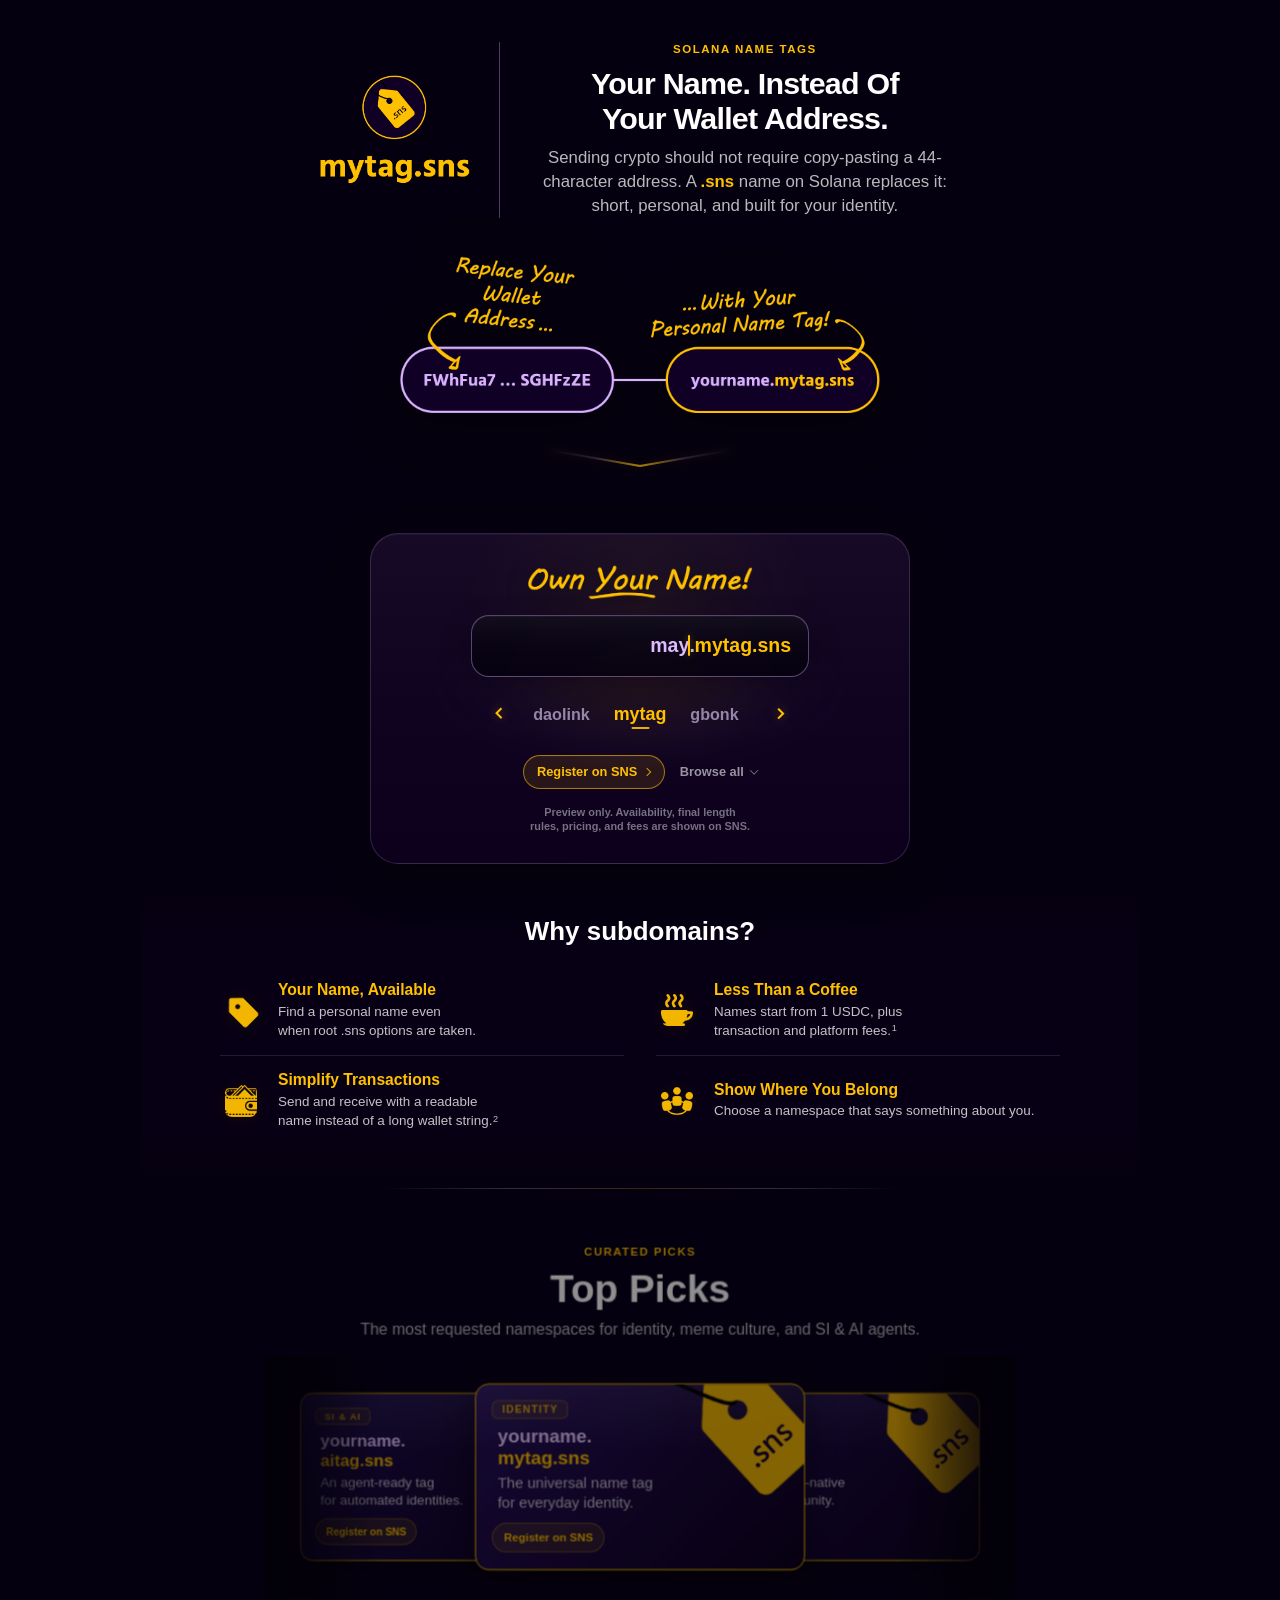
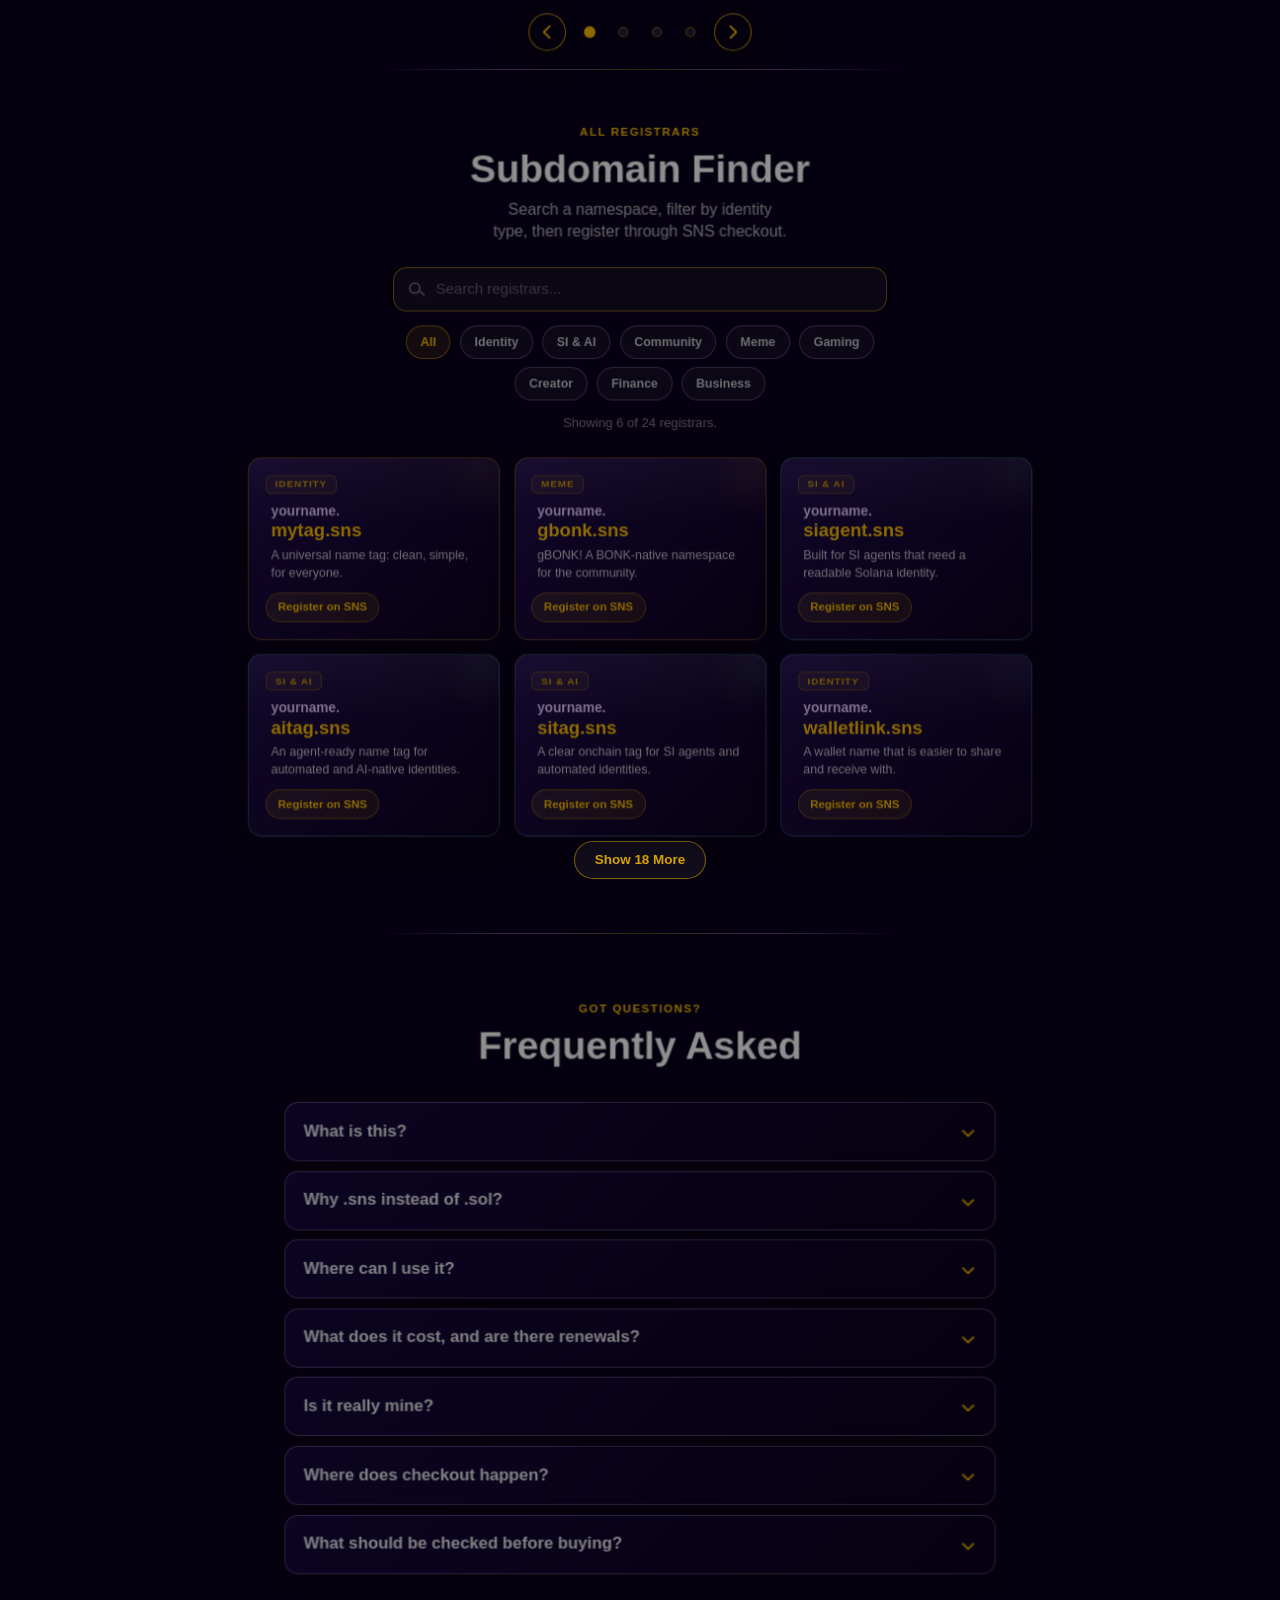
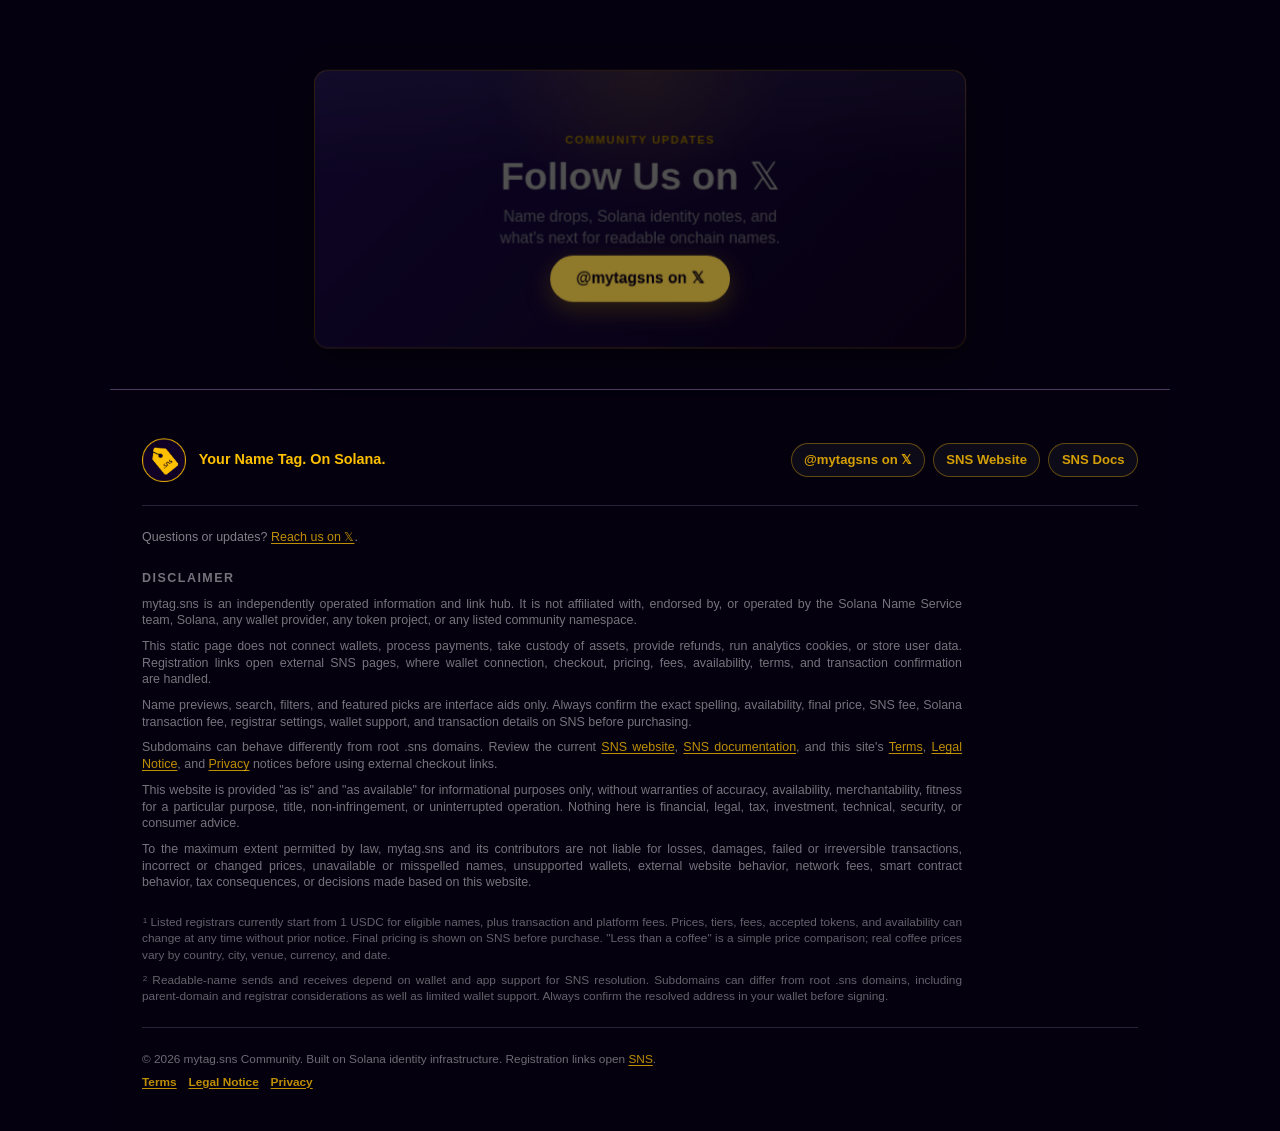
==== commit f7f9121e: "Ship a 1200x630 share image for X cards. Use a dedicated OG path at platform-native size so X refetc" ====
--- a/index.html
+++ b/index.html
@@ -21,11 +21,11 @@
 	<meta property="og:url" content="https://mytags.sol.site/" />
 	<meta property="og:title" content="mytag.sns | Solana Subdomain Registrars" />
 	<meta property="og:description" content="Claim a readable Solana name tag through independent subdomain registrars such as mytag.sns, gbonk.sns, siagent.sns, and aitag.sns." />
-	<meta property="og:image" content="https://mytags.sol.site/assets/img/social-preview-20261013.png" />
-	<meta property="og:image:secure_url" content="https://mytags.sol.site/assets/img/social-preview-20261013.png" />
+	<meta property="og:image" content="https://mytags.sol.site/assets/img/og-share-1200.png" />
+	<meta property="og:image:secure_url" content="https://mytags.sol.site/assets/img/og-share-1200.png" />
 	<meta property="og:image:type" content="image/png" />
-	<meta property="og:image:width" content="1134" />
-	<meta property="og:image:height" content="593" />
+	<meta property="og:image:width" content="1200" />
+	<meta property="og:image:height" content="630" />
 	<meta property="og:image:alt" content="A wallet address changing into a readable mytag.sns name tag." />
 	<meta property="og:site_name" content="mytag.sns" />
 
@@ -35,7 +35,7 @@
 	<meta name="twitter:site" content="@mytagsns" />
 	<meta name="twitter:title" content="mytag.sns | Solana Subdomain Registrars" />
 	<meta name="twitter:description" content="Claim a readable Solana name tag through independent subdomain registrars such as mytag.sns, gbonk.sns, siagent.sns, and aitag.sns." />
-	<meta name="twitter:image" content="https://mytags.sol.site/assets/img/social-preview-20261013.png" />
+	<meta name="twitter:image" content="https://mytags.sol.site/assets/img/og-share-1200.png" />
 	<meta name="twitter:image:alt" content="A wallet address changing into a readable mytag.sns name tag." />
 
 	<title>mytag.sns</title>
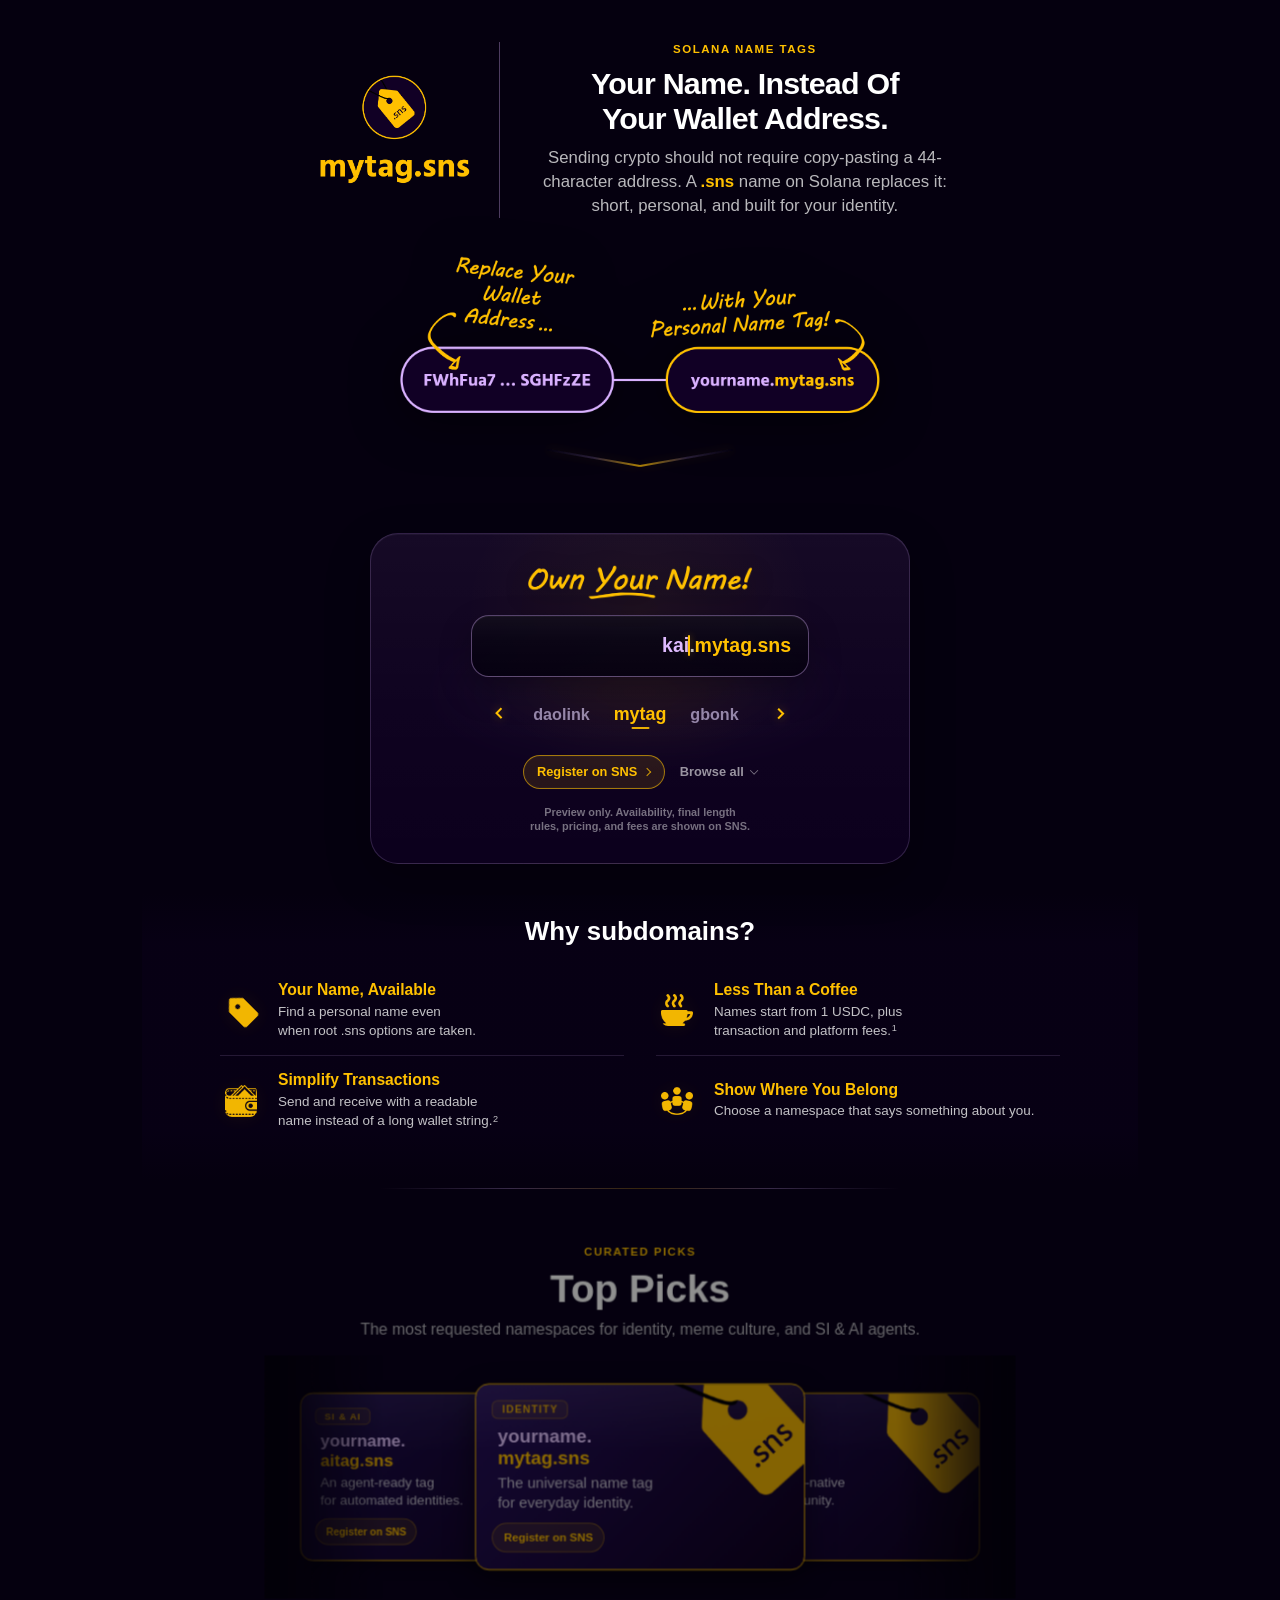
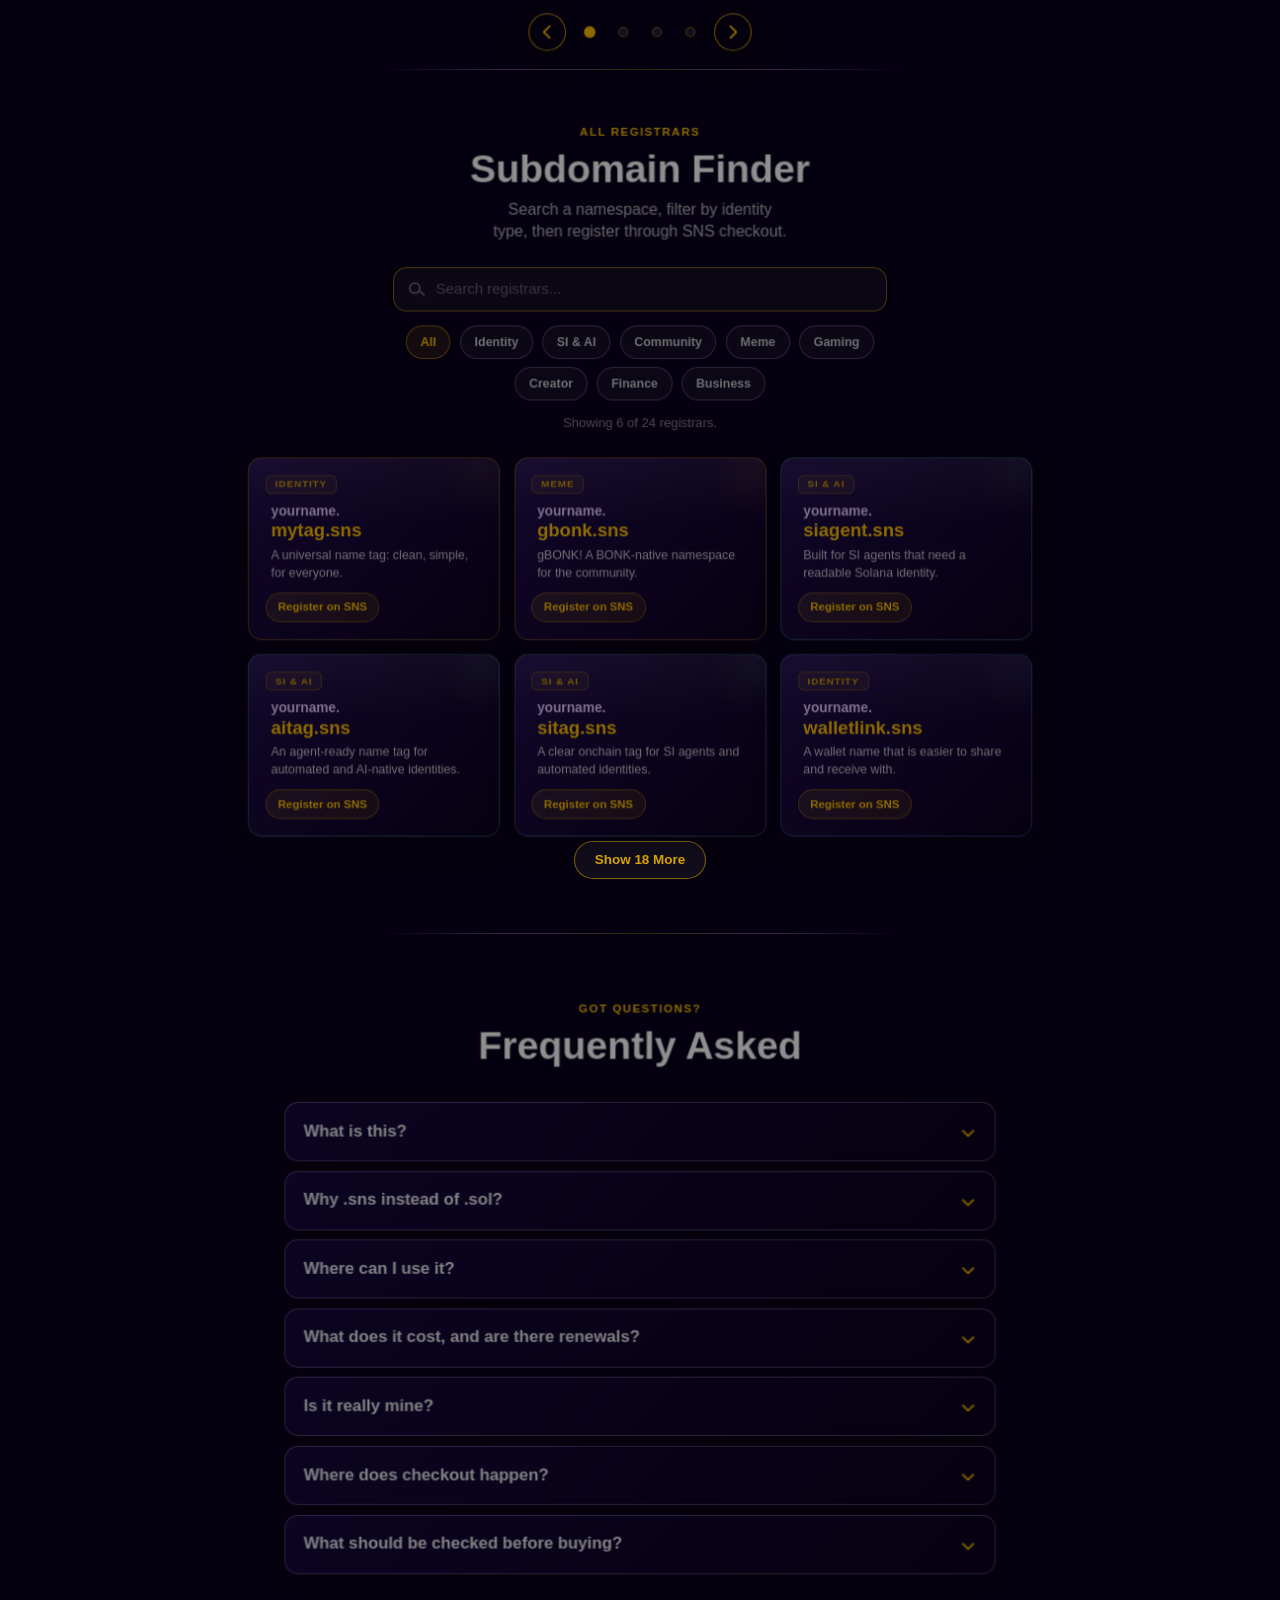
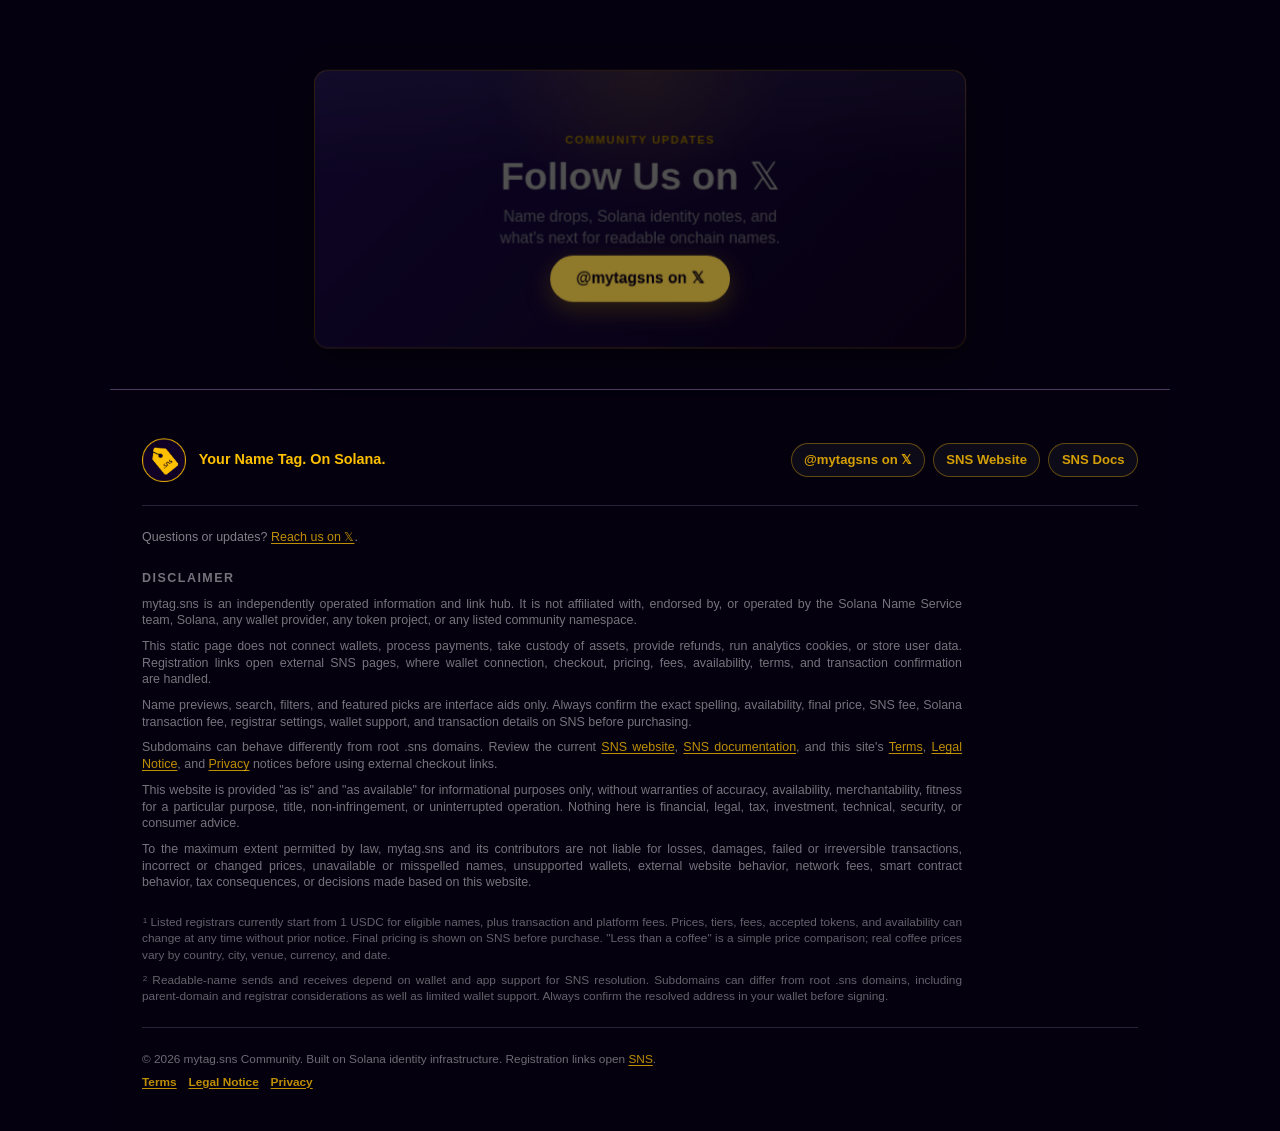
==== commit 17fbcc78: "Fix hero picker so selected names stay visible. Hold the chosen namespace example, delete more slowl" ====
--- a/index.html
+++ b/index.html
@@ -591,7 +591,7 @@
 		</div>
 	</footer>
 
-	<script src="assets/js/01-hero.js?v=81a85f7c"></script>
+	<script src="assets/js/01-hero.js?v=7bfc84a3"></script>
 	<script src="assets/js/02-top-picks.js?v=db8a7ca5"></script>
 	<script src="assets/js/03-browser-section.js?v=a3bcd760"></script>
 	<script src="assets/js/04-faq.js?v=b31f7fda"></script>
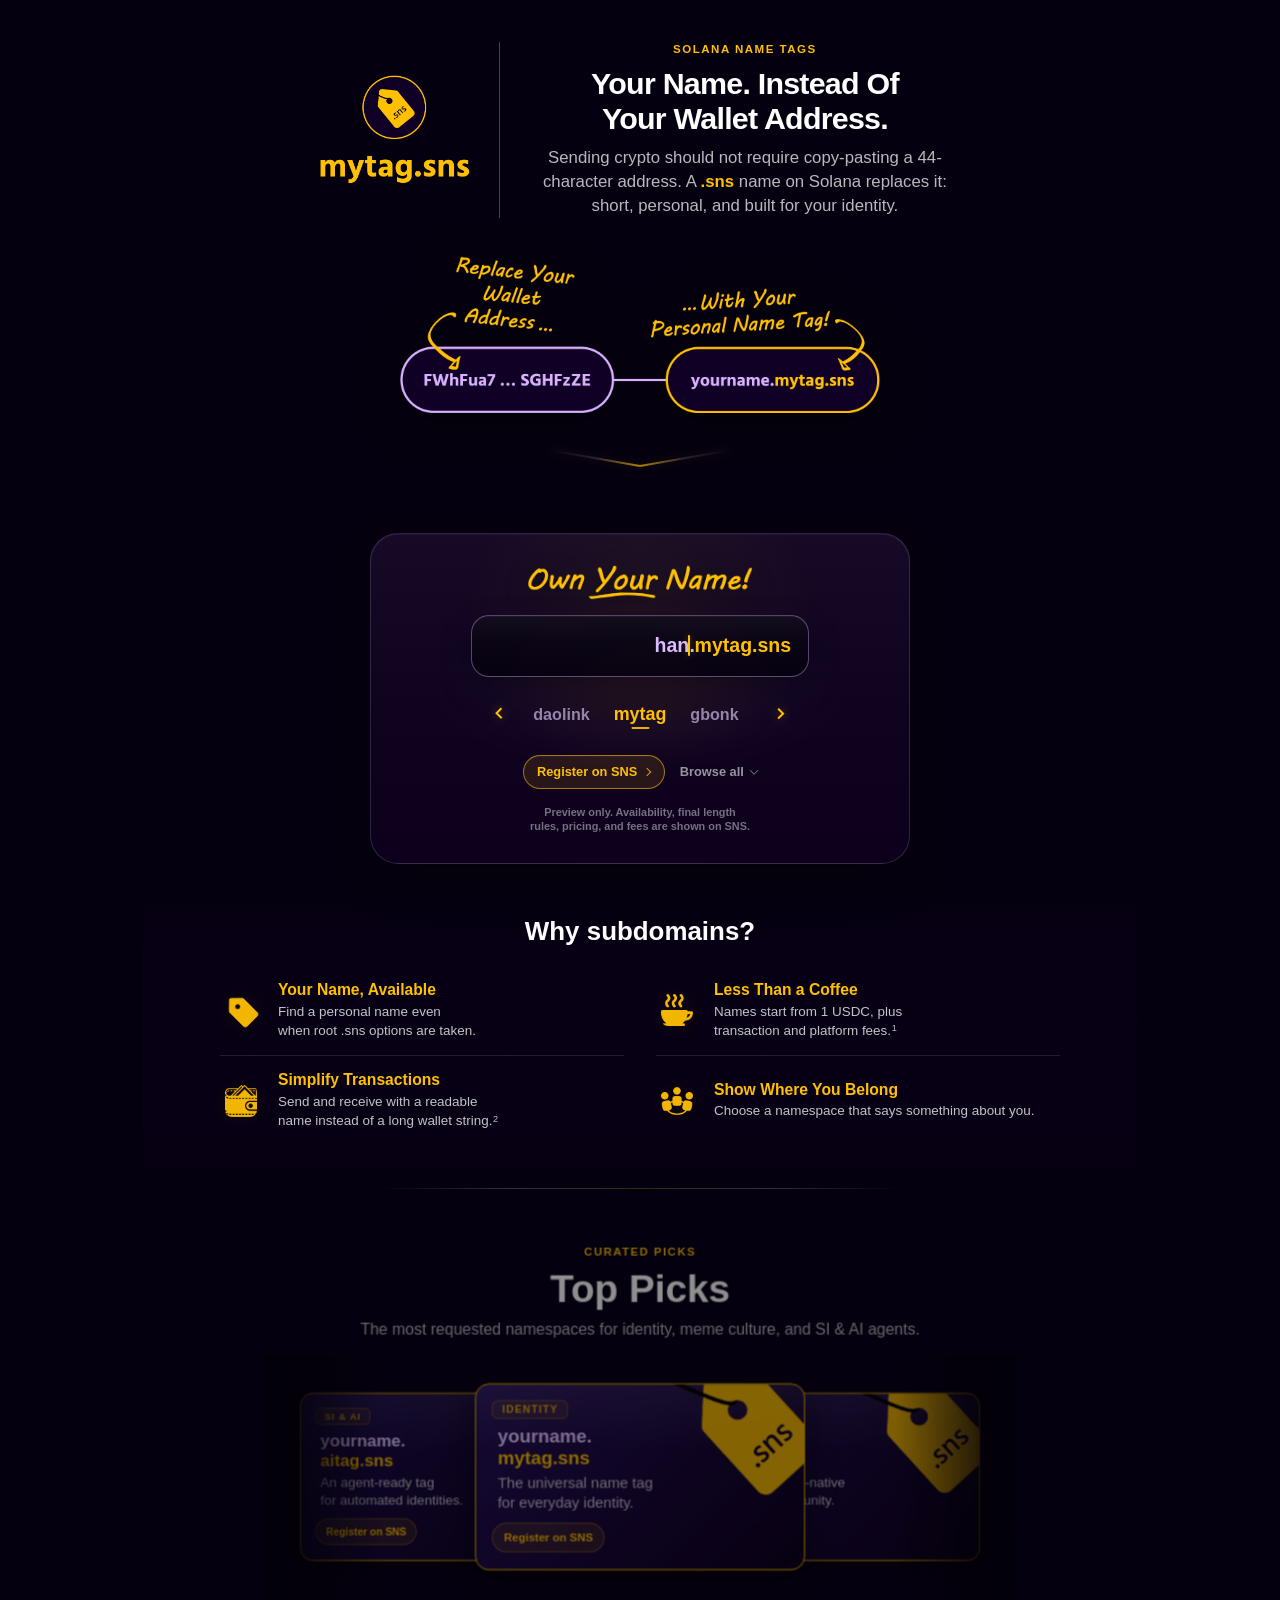
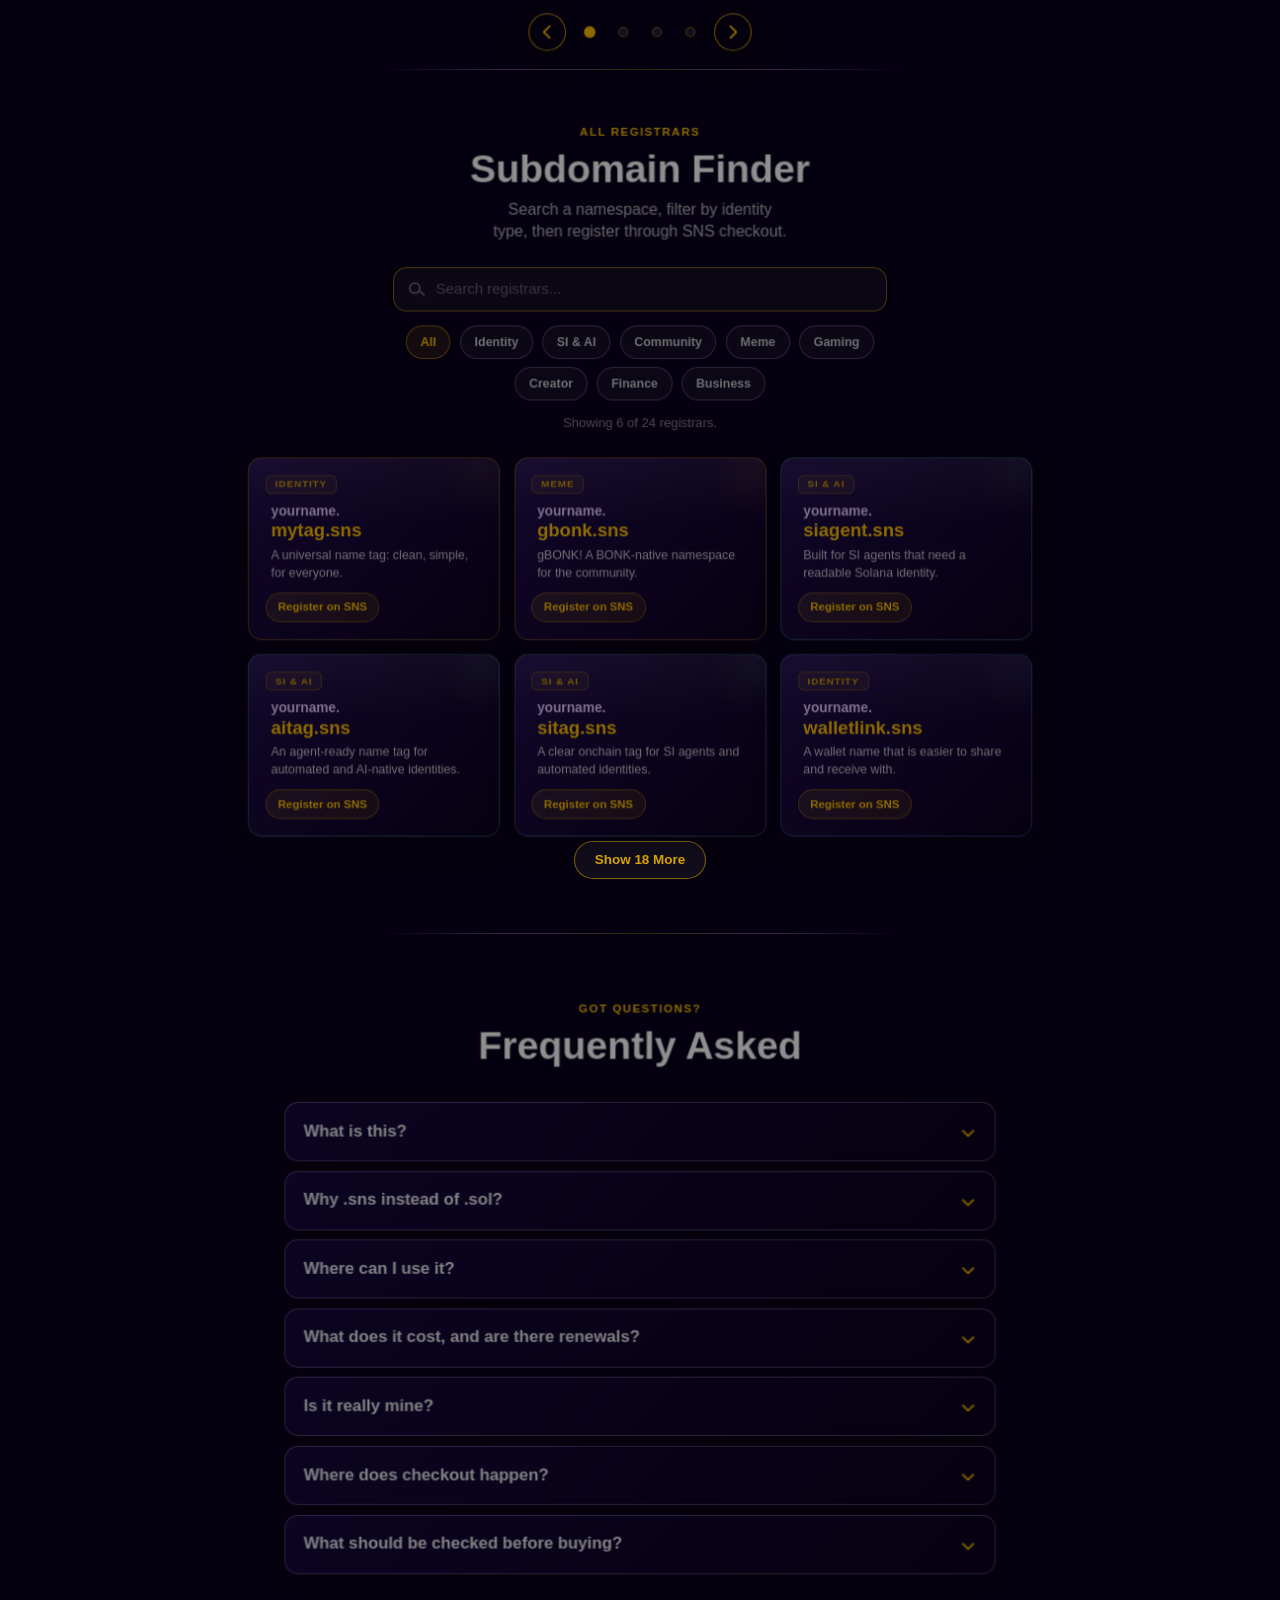
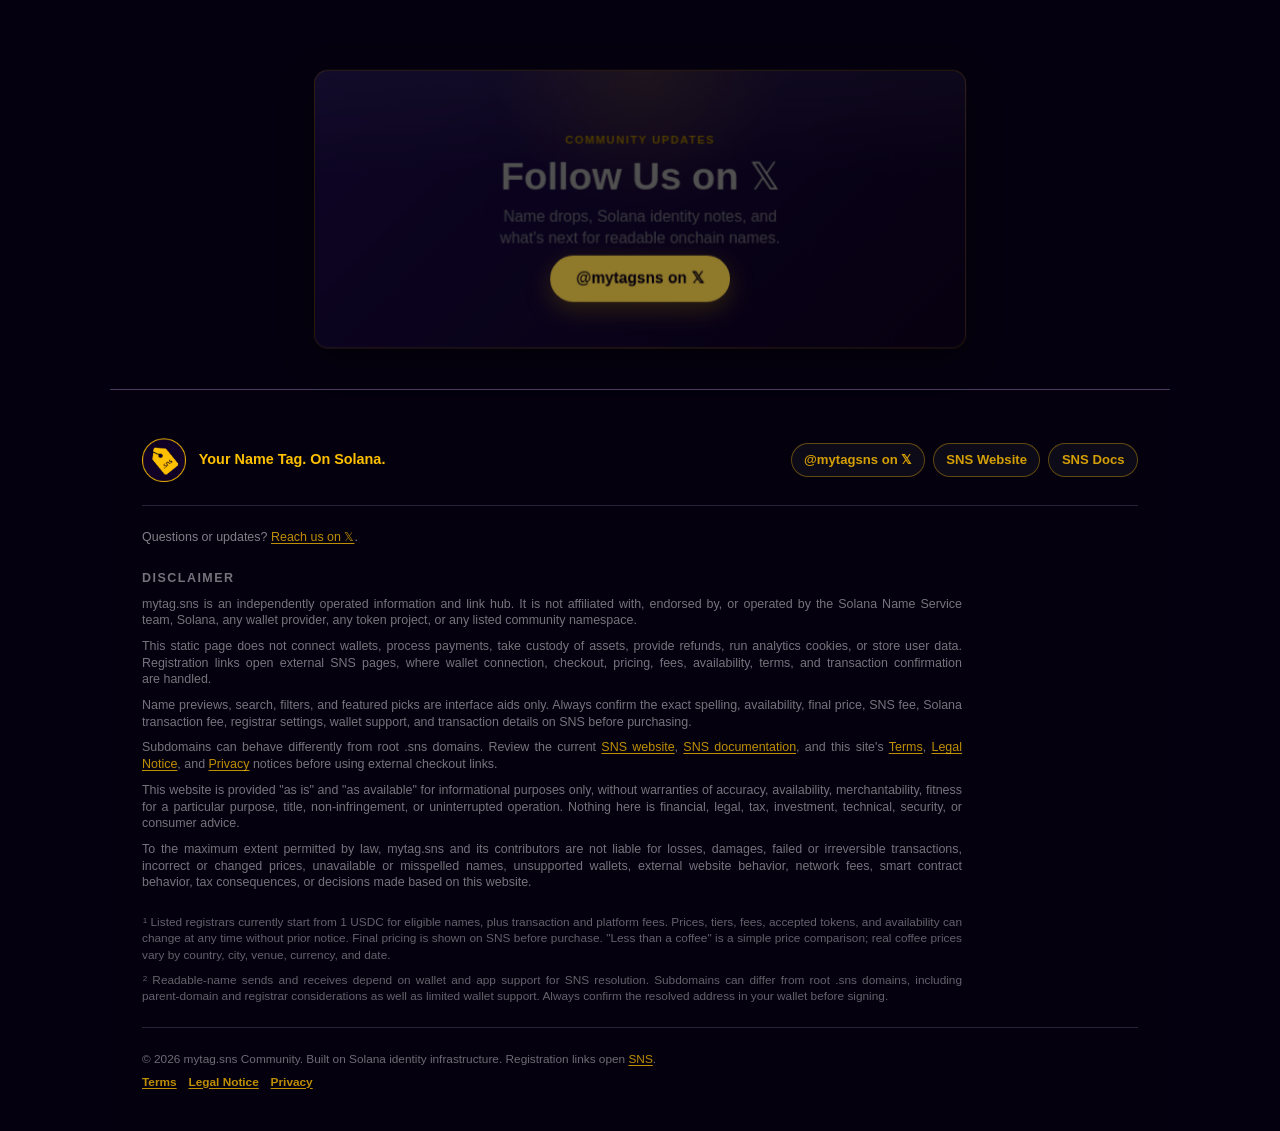
==== commit 82627e12: "Align page title with the core brand line. Use the same name-over-wallet message in the document tit" ====
--- a/index.html
+++ b/index.html
@@ -19,7 +19,7 @@
 	<meta property="og:type" content="website" />
 	<meta property="og:locale" content="en_US" />
 	<meta property="og:url" content="https://mytags.sol.site/" />
-	<meta property="og:title" content="mytag.sns | Solana Subdomain Registrars" />
+	<meta property="og:title" content="mytag.sns | Your Name. Instead Of Your Wallet Address. On Solana." />
 	<meta property="og:description" content="Claim a readable Solana name tag through independent subdomain registrars such as mytag.sns, gbonk.sns, siagent.sns, and aitag.sns." />
 	<meta property="og:image" content="https://mytags.sol.site/assets/img/og-share-1200.png" />
 	<meta property="og:image:secure_url" content="https://mytags.sol.site/assets/img/og-share-1200.png" />
@@ -33,12 +33,12 @@
 	<meta name="twitter:domain" content="mytags.sol.site" />
 	<meta name="twitter:url" content="https://mytags.sol.site/" />
 	<meta name="twitter:site" content="@mytagsns" />
-	<meta name="twitter:title" content="mytag.sns | Solana Subdomain Registrars" />
+	<meta name="twitter:title" content="mytag.sns | Your Name. Instead Of Your Wallet Address. On Solana." />
 	<meta name="twitter:description" content="Claim a readable Solana name tag through independent subdomain registrars such as mytag.sns, gbonk.sns, siagent.sns, and aitag.sns." />
 	<meta name="twitter:image" content="https://mytags.sol.site/assets/img/og-share-1200.png" />
 	<meta name="twitter:image:alt" content="A wallet address changing into a readable mytag.sns name tag." />
 
-	<title>mytag.sns</title>
+	<title>mytag.sns | Your Name. Instead Of Your Wallet Address. On Solana.</title>
 
 	<script>document.documentElement.className = document.documentElement.className.replace("no-js", "js");</script>
 
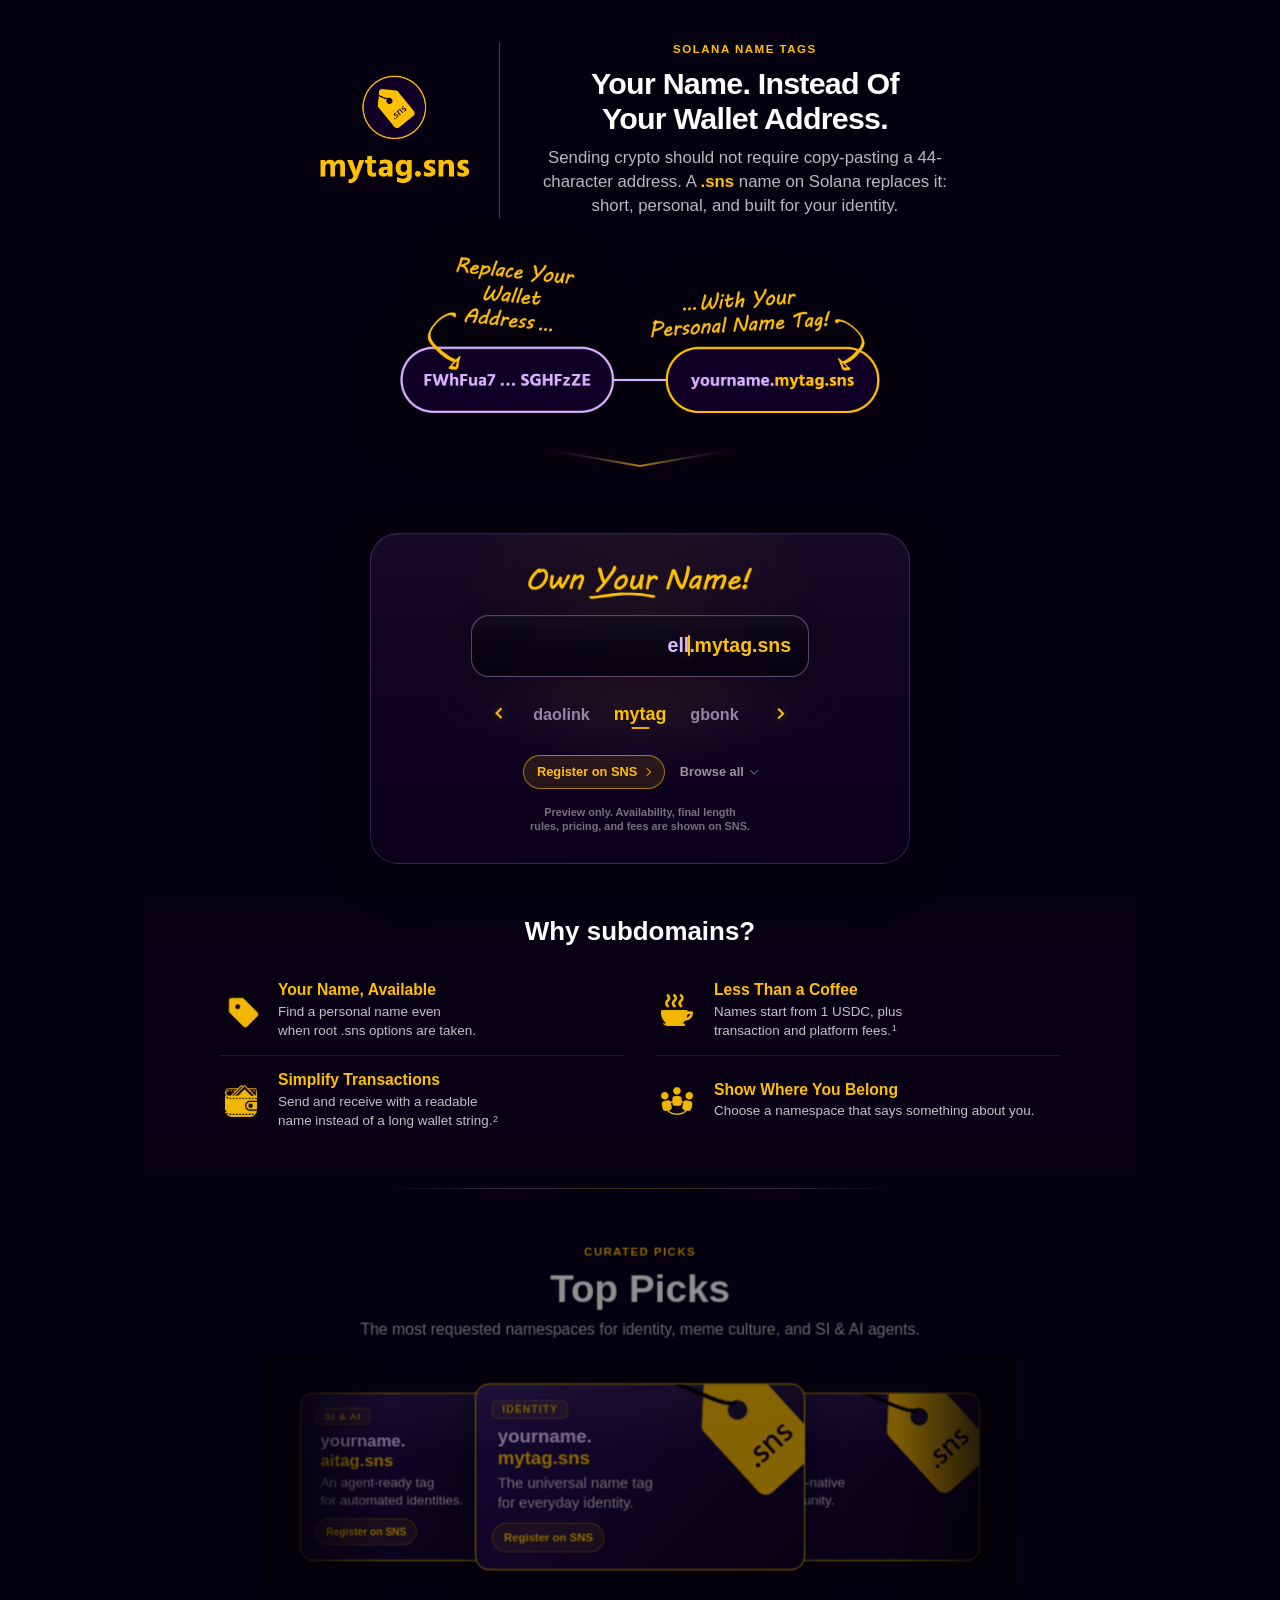
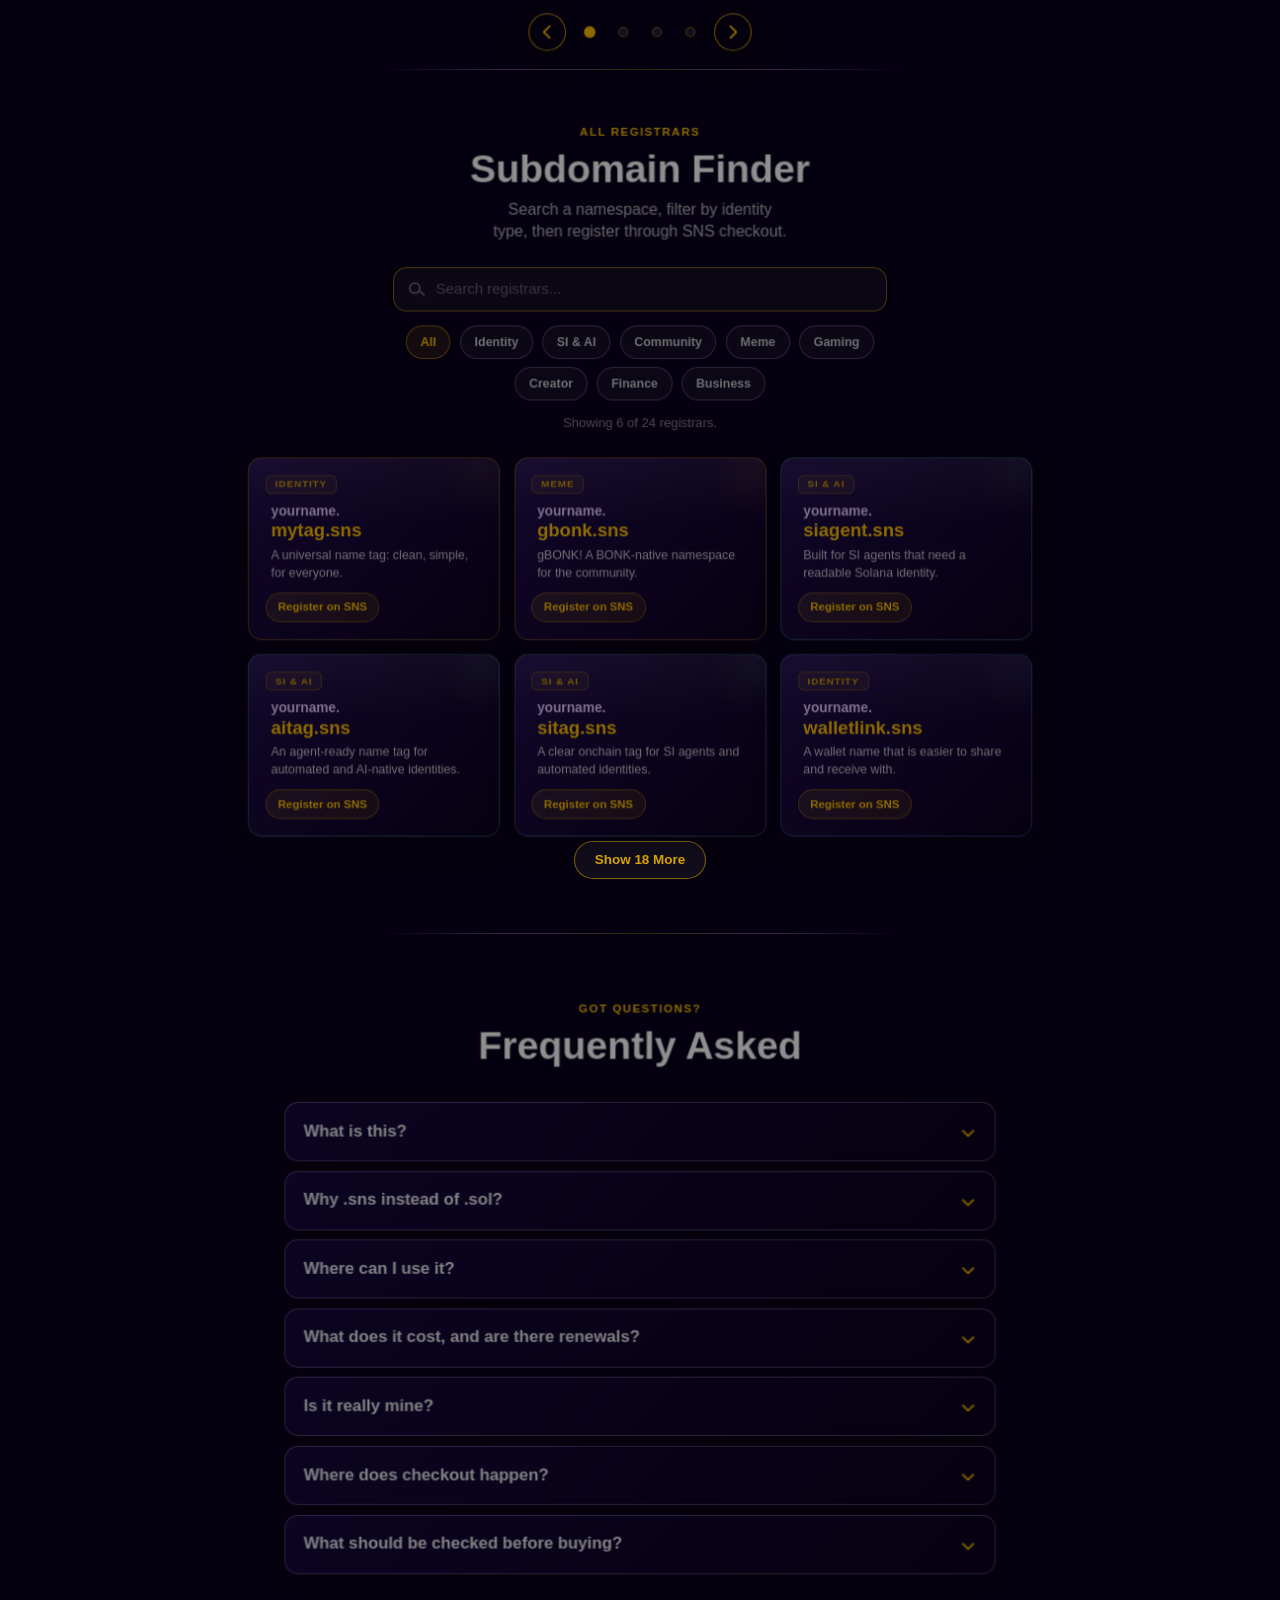
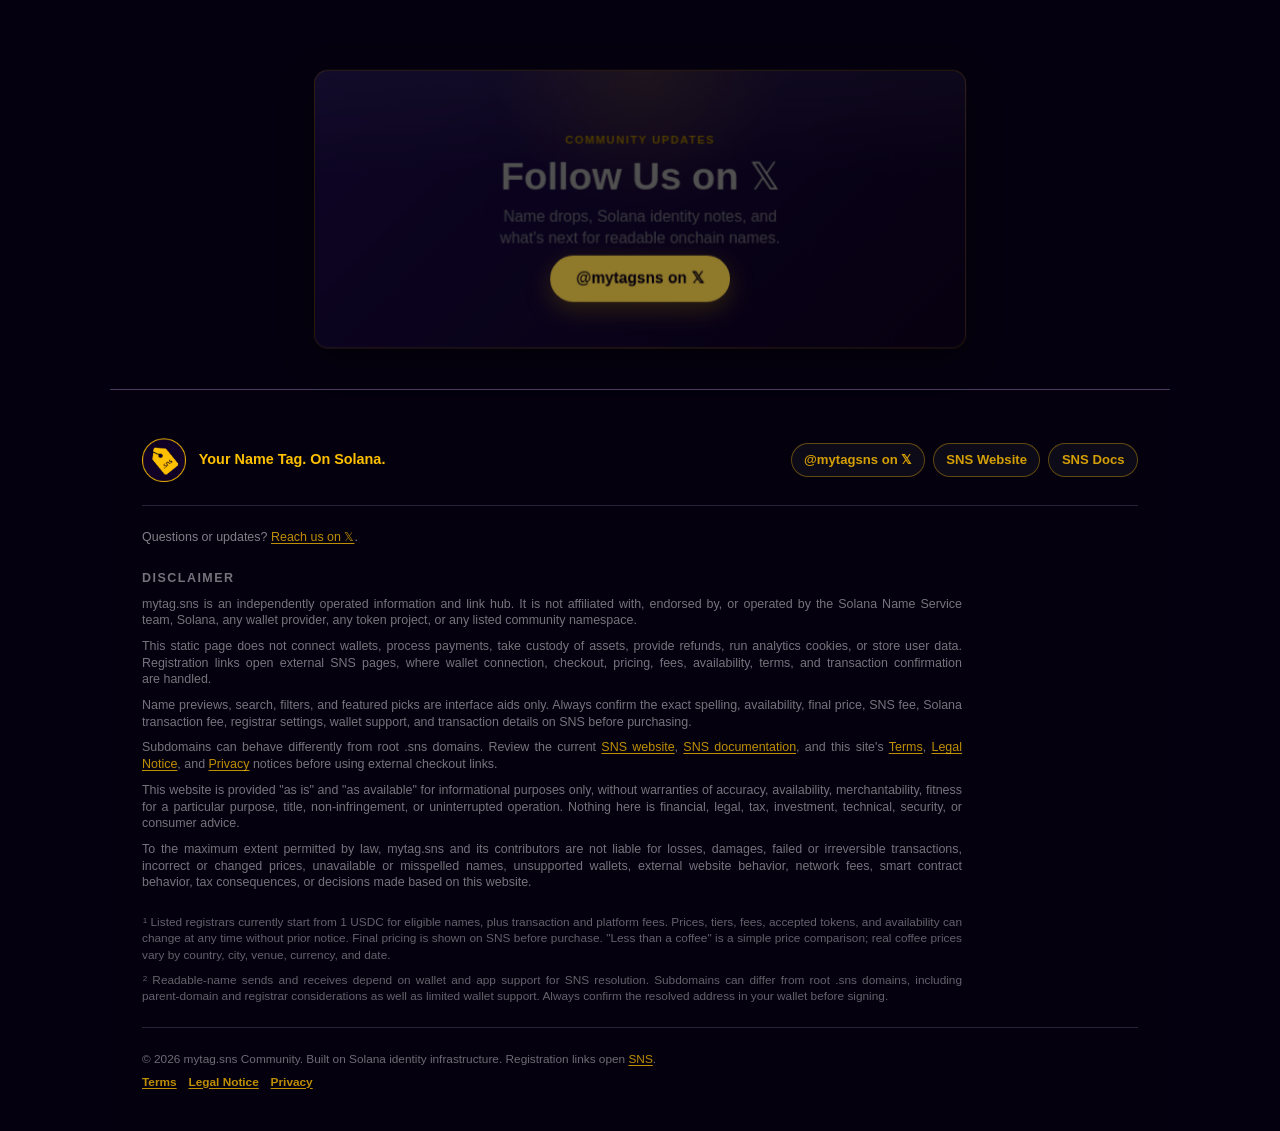
==== commit 9f9849bf: "Tighten the page title to the core brand line. Drop the trailing On Solana so the tab title stays sh" ====
--- a/index.html
+++ b/index.html
@@ -19,7 +19,7 @@
 	<meta property="og:type" content="website" />
 	<meta property="og:locale" content="en_US" />
 	<meta property="og:url" content="https://mytags.sol.site/" />
-	<meta property="og:title" content="mytag.sns | Your Name. Instead Of Your Wallet Address. On Solana." />
+	<meta property="og:title" content="mytag.sns | Your Name. Instead Of Your Wallet Address." />
 	<meta property="og:description" content="Claim a readable Solana name tag through independent subdomain registrars such as mytag.sns, gbonk.sns, siagent.sns, and aitag.sns." />
 	<meta property="og:image" content="https://mytags.sol.site/assets/img/og-share-1200.png" />
 	<meta property="og:image:secure_url" content="https://mytags.sol.site/assets/img/og-share-1200.png" />
@@ -33,12 +33,12 @@
 	<meta name="twitter:domain" content="mytags.sol.site" />
 	<meta name="twitter:url" content="https://mytags.sol.site/" />
 	<meta name="twitter:site" content="@mytagsns" />
-	<meta name="twitter:title" content="mytag.sns | Your Name. Instead Of Your Wallet Address. On Solana." />
+	<meta name="twitter:title" content="mytag.sns | Your Name. Instead Of Your Wallet Address." />
 	<meta name="twitter:description" content="Claim a readable Solana name tag through independent subdomain registrars such as mytag.sns, gbonk.sns, siagent.sns, and aitag.sns." />
 	<meta name="twitter:image" content="https://mytags.sol.site/assets/img/og-share-1200.png" />
 	<meta name="twitter:image:alt" content="A wallet address changing into a readable mytag.sns name tag." />
 
-	<title>mytag.sns | Your Name. Instead Of Your Wallet Address. On Solana.</title>
+	<title>mytag.sns | Your Name. Instead Of Your Wallet Address.</title>
 
 	<script>document.documentElement.className = document.documentElement.className.replace("no-js", "js");</script>
 
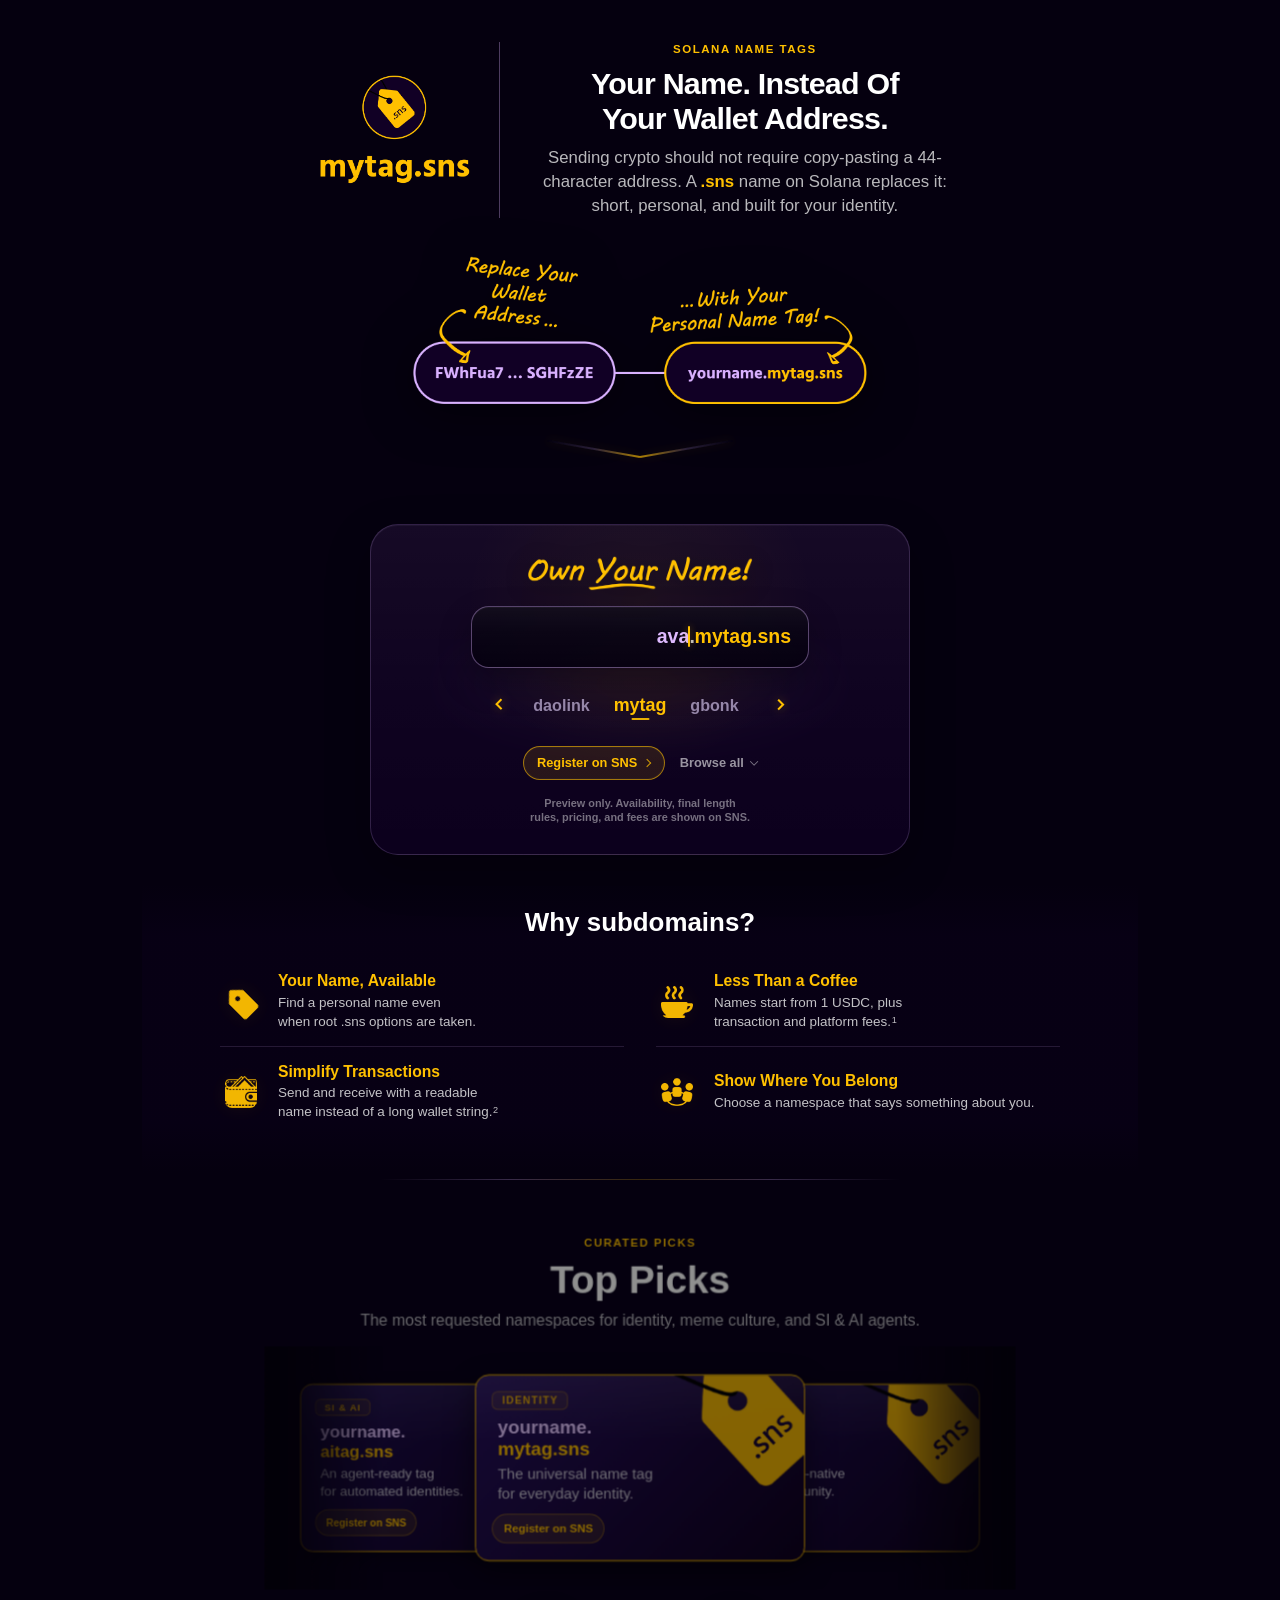
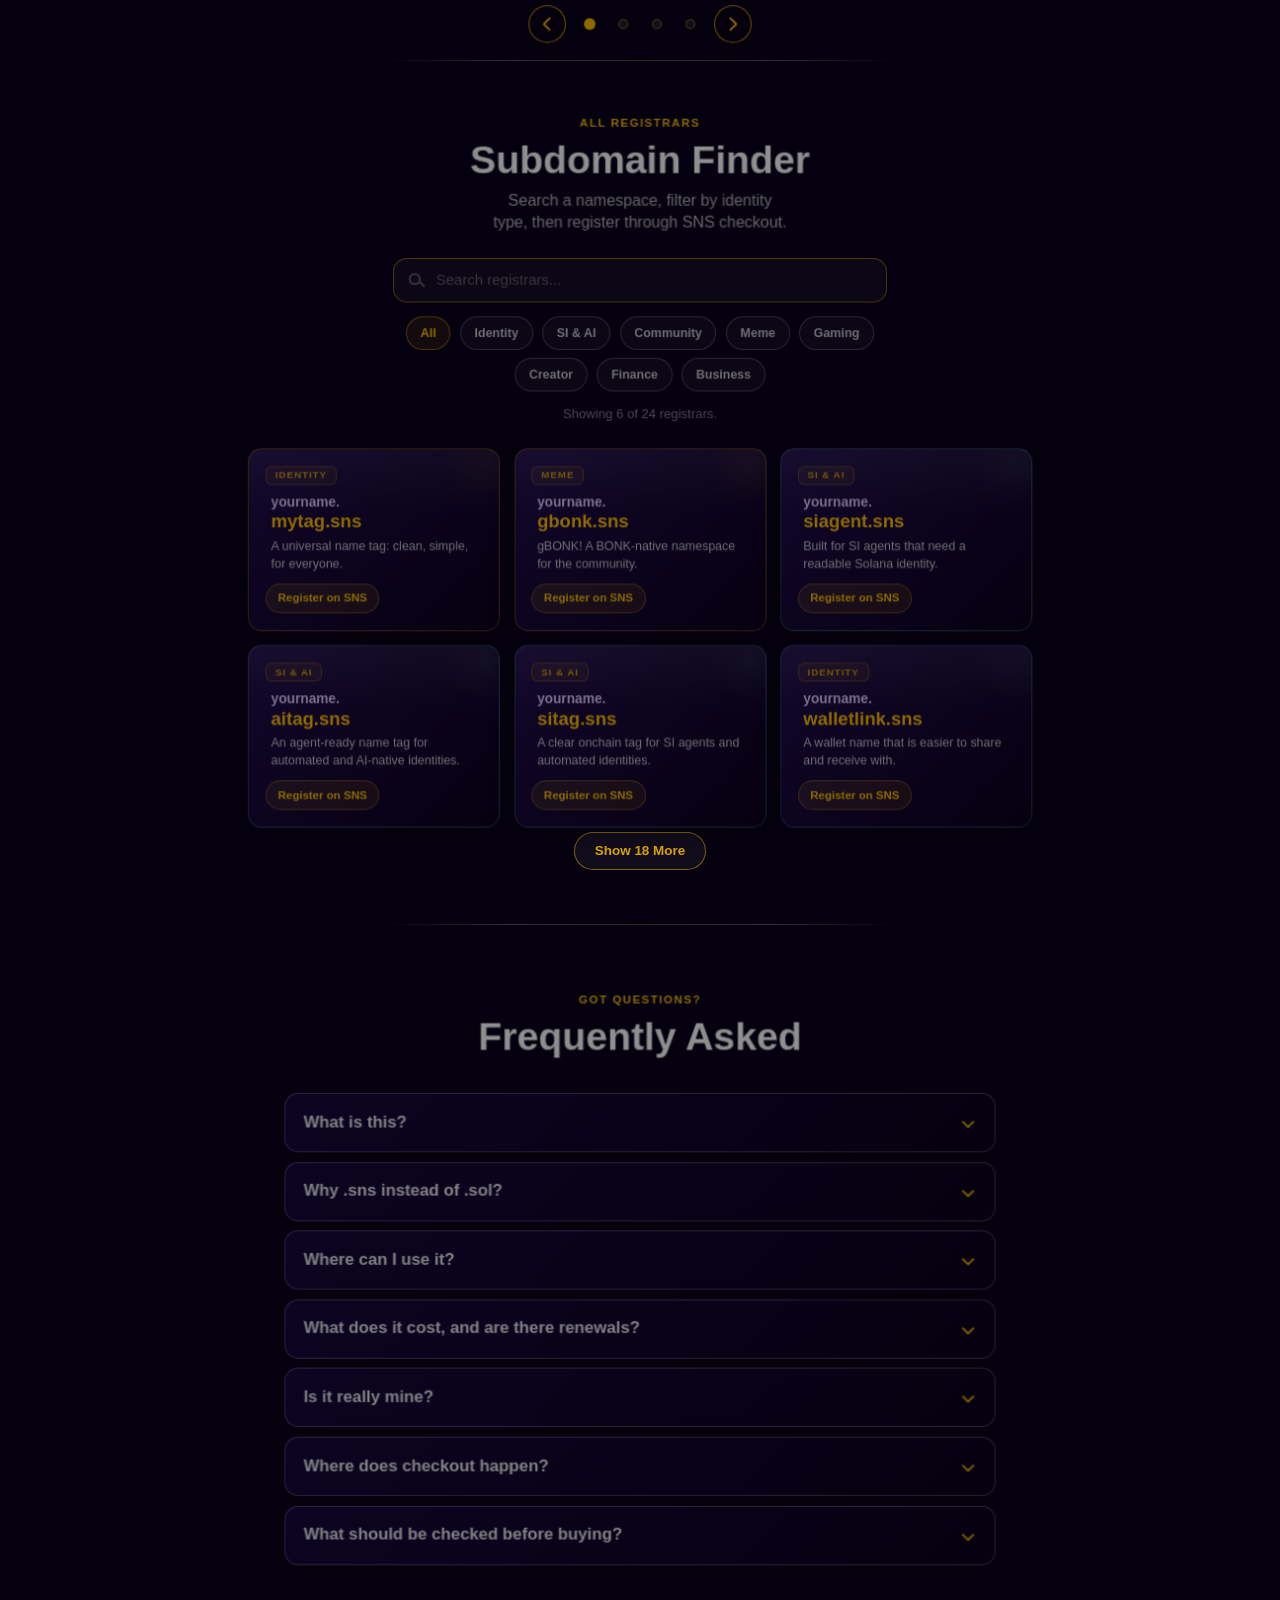
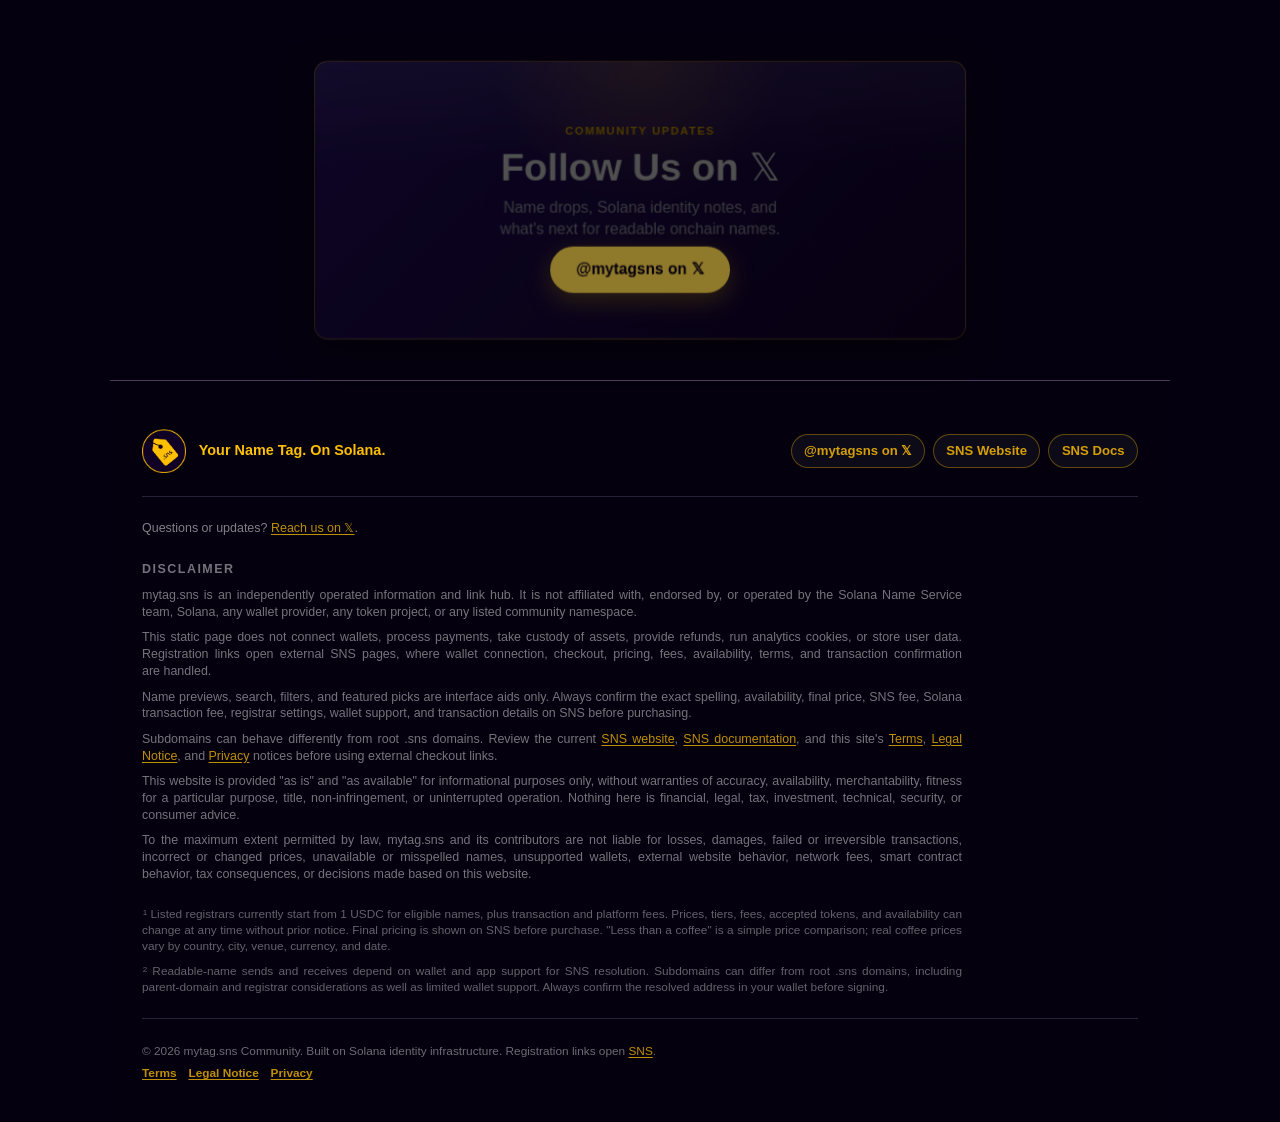
==== commit ce8925ff: "Scale the hero explainer for short and landscape viewports. Cap width and height with fluid viewport" ====
--- a/index.html
+++ b/index.html
@@ -43,7 +43,7 @@
 	<script>document.documentElement.className = document.documentElement.className.replace("no-js", "js");</script>
 
 	<link rel="stylesheet" href="assets/css/00-global.css?v=73dacd56" />
-	<link rel="stylesheet" href="assets/css/01-hero.css?v=6c1cfbfe" />
+	<link rel="stylesheet" href="assets/css/01-hero.css?v=520e4618" />
 	<link rel="stylesheet" href="assets/css/02-top-picks.css?v=7228f10e" />
 	<link rel="stylesheet" href="assets/css/03-browser-section.css?v=f7ba4626" />
 	<link rel="stylesheet" href="assets/css/04-faq.css?v=8c7f12e0" />
--- a/assets/css/01-hero.css
+++ b/assets/css/01-hero.css
@@ -1,7 +1,7 @@
 /*
 	File: assets/css/01-hero.css
 	Description: Hero, explainer graphic, interactive name preview, and benefit strip.
-	Last modified: 2026-10-11
+	Last modified: 2026-10-14
 	Copyright: (c) 2026 mytag.sns Community. All rights reserved.
 */
 
@@ -74,14 +74,21 @@
 .hero-explainer {
 	display: flex;
 	justify-content: center;
+	align-items: center;
 	width: 100%;
+	max-width: 100%;
 }
 
 .explainer-img {
 	display: block;
-	width: min(88%, 500px);
-	max-width: 100%;
+	width: auto;
+	max-width: min(88%, 500px);
+	max-height: clamp(4.4rem, 22vh, 9.5rem);
+	max-height: clamp(4.4rem, 22svh, 9.5rem);
 	height: auto;
+	aspect-ratio: 480 / 152;
+	margin-right: auto;
+	margin-left: auto;
 	border-radius: var(--radius-card);
 	filter: drop-shadow(0 7px 24px rgba(0, 0, 0, 0.5));
 	pointer-events: none;
@@ -1153,6 +1160,12 @@
 }
 
 @media (max-width: 519px) {
+	.explainer-img {
+		max-width: min(84%, 420px);
+		max-height: clamp(4.1rem, 20vh, 7.6rem);
+		max-height: clamp(4.1rem, 20svh, 7.6rem);
+	}
+
 	.hero-scroll-cue--intro {
 		width: min(188px, 52vw);
 		height: 28px;
@@ -1329,8 +1342,33 @@
 	}
 
 	.explainer-img {
-		width: min(72%, 480px);
-		height: auto;
+		max-width: min(72%, 480px);
+		max-height: clamp(5.2rem, 18vh, 9.25rem);
+		max-height: clamp(5.2rem, 18svh, 9.25rem);
+	}
+}
+
+@media (max-height: 560px) and (orientation: landscape) {
+	.hero-section {
+		gap: 1.05rem;
+	}
+
+	.explainer-img {
+		max-width: min(58%, 340px);
+		max-height: clamp(3.4rem, 16vh, 5.8rem);
+		max-height: clamp(3.4rem, 16svh, 5.8rem);
+	}
+
+	.hero-scroll-cue--intro {
+		display: none;
+	}
+}
+
+@media (max-height: 420px) {
+	.explainer-img {
+		max-width: min(52%, 300px);
+		max-height: clamp(3rem, 14vh, 4.8rem);
+		max-height: clamp(3rem, 14svh, 4.8rem);
 	}
 }
 
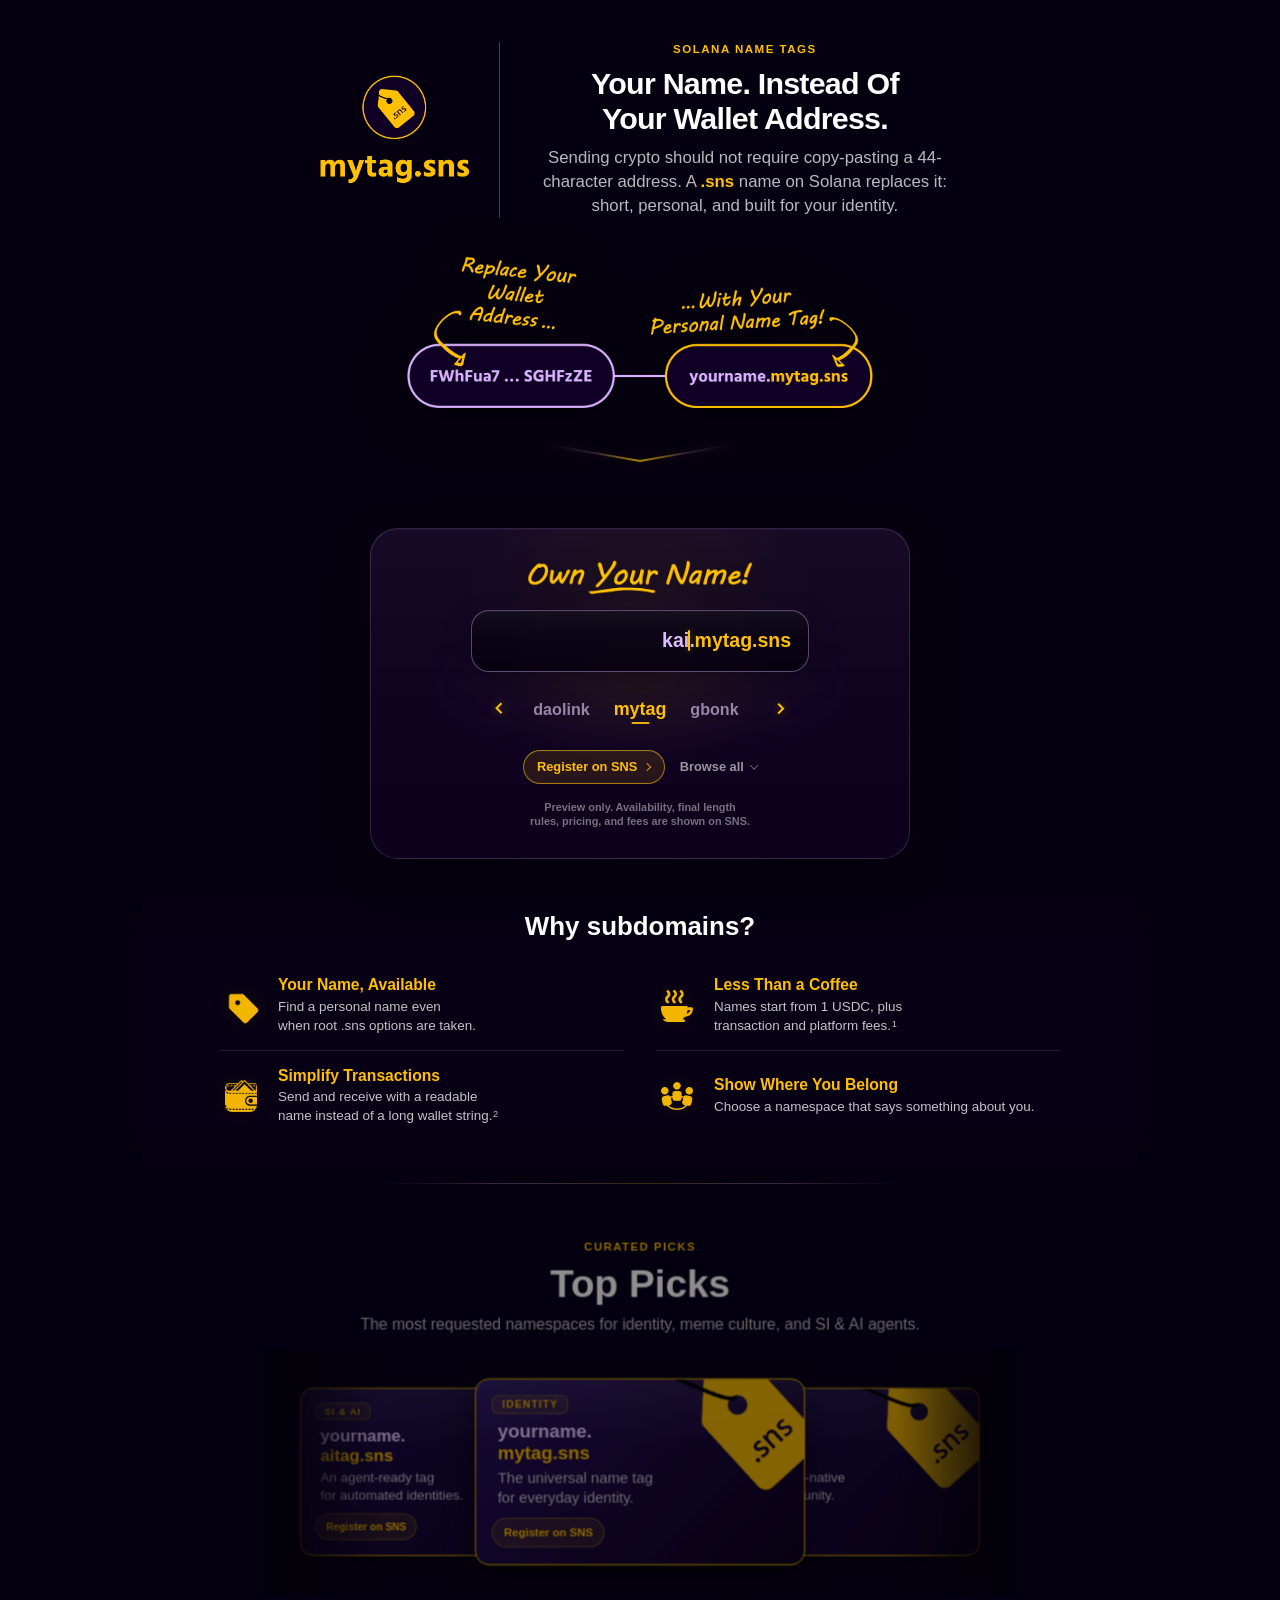
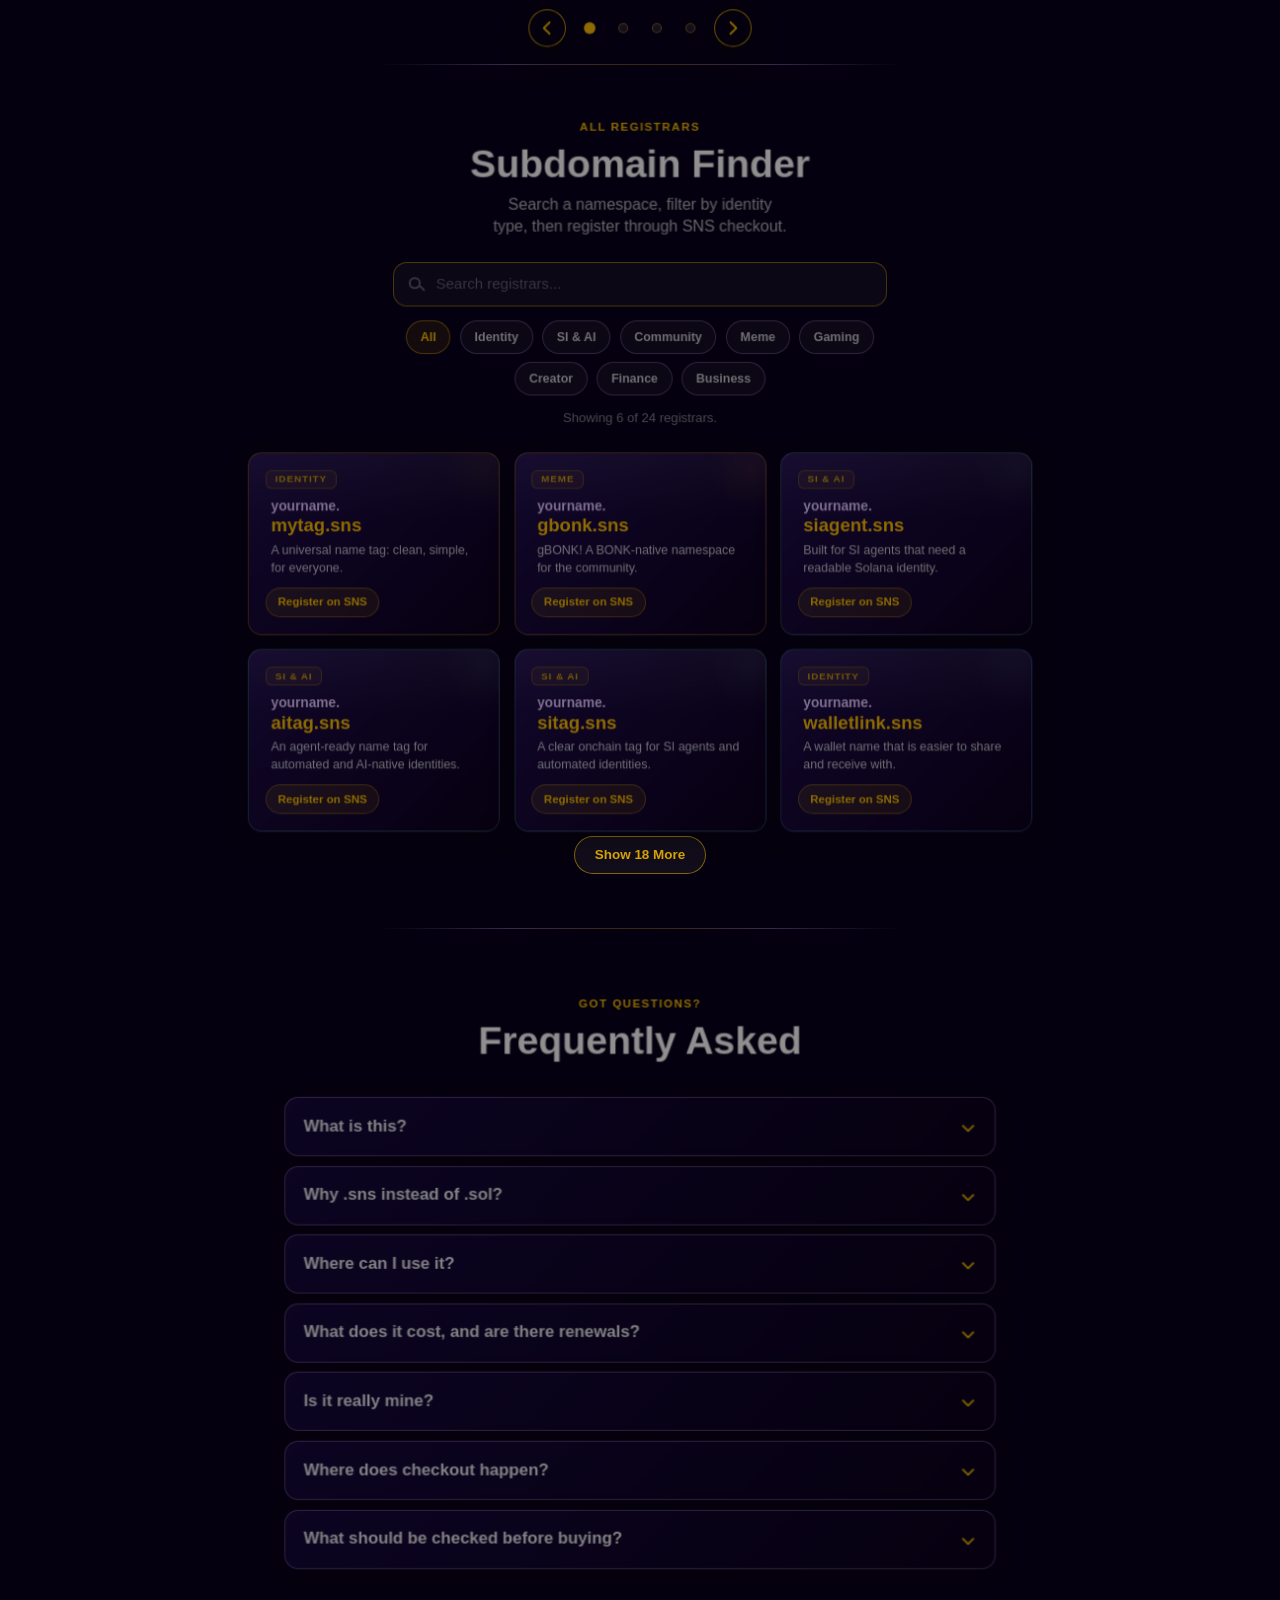
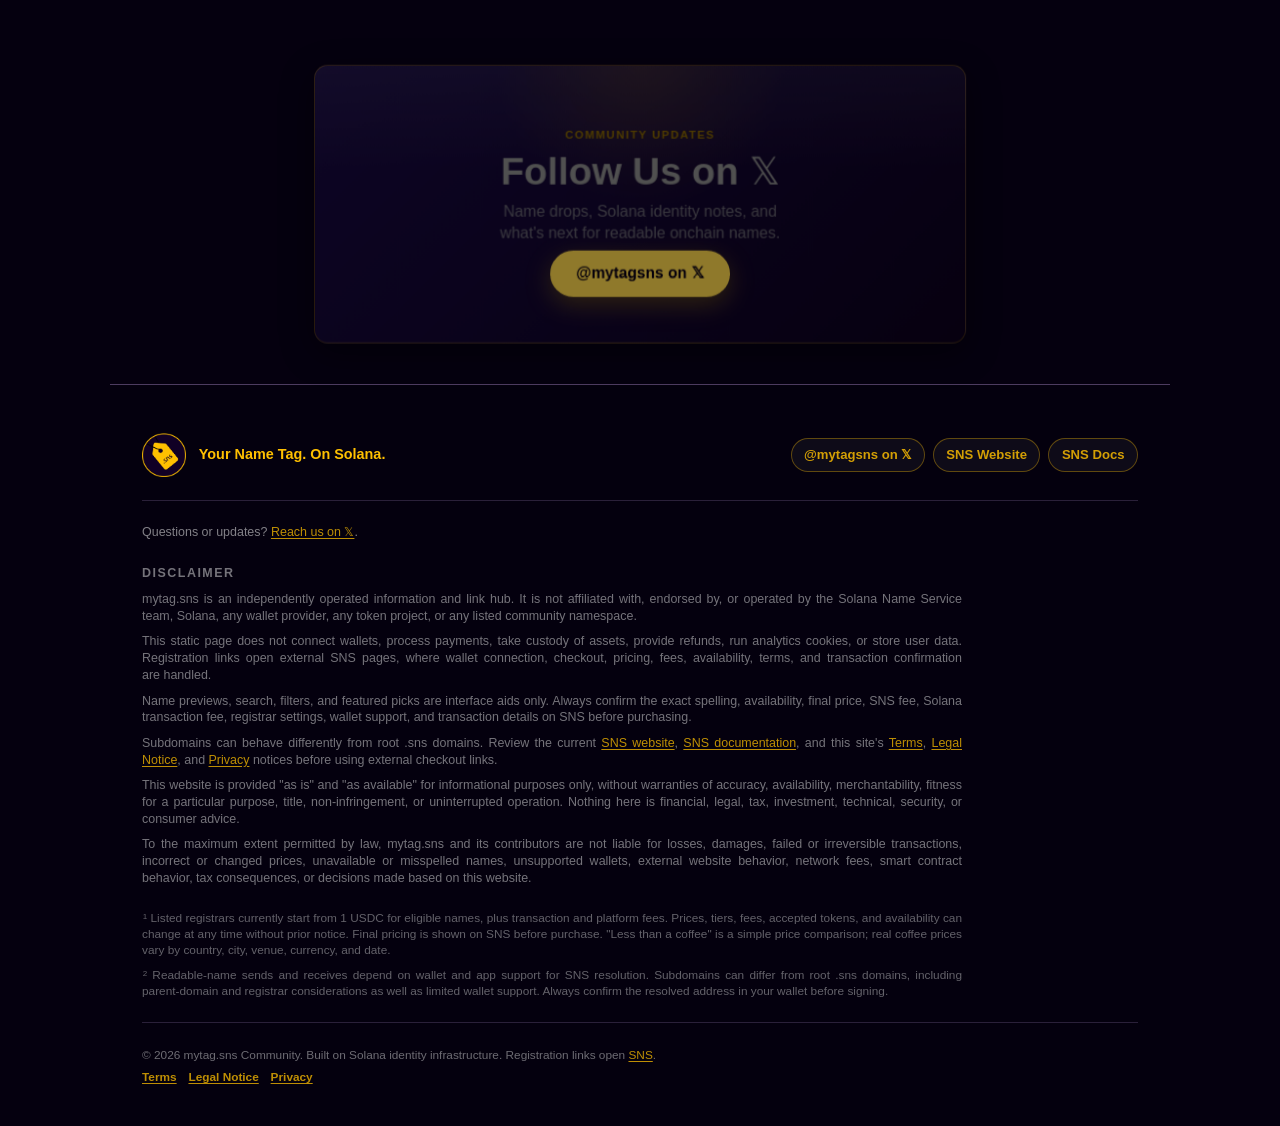
==== commit cbf3b234: "Retune explainer sizing across portrait and landscape. Use width-led sizing by default and precise r" ====
--- a/index.html
+++ b/index.html
@@ -43,7 +43,7 @@
 	<script>document.documentElement.className = document.documentElement.className.replace("no-js", "js");</script>
 
 	<link rel="stylesheet" href="assets/css/00-global.css?v=73dacd56" />
-	<link rel="stylesheet" href="assets/css/01-hero.css?v=520e4618" />
+	<link rel="stylesheet" href="assets/css/01-hero.css?v=8dd395cf" />
 	<link rel="stylesheet" href="assets/css/02-top-picks.css?v=7228f10e" />
 	<link rel="stylesheet" href="assets/css/03-browser-section.css?v=f7ba4626" />
 	<link rel="stylesheet" href="assets/css/04-faq.css?v=8c7f12e0" />
--- a/assets/css/01-hero.css
+++ b/assets/css/01-hero.css
@@ -79,12 +79,15 @@
 	max-width: 100%;
 }
 
+/*
+	Explainer sizing system:
+	- Portrait / desktop: width-led (stable, readable)
+	- Compact landscape: height-led with fixed rem caps (not tiny svh %)
+*/
 .explainer-img {
 	display: block;
-	width: auto;
-	max-width: min(88%, 500px);
-	max-height: clamp(4.4rem, 22vh, 9.5rem);
-	max-height: clamp(4.4rem, 22svh, 9.5rem);
+	width: min(88%, 500px);
+	max-width: 100%;
 	height: auto;
 	aspect-ratio: 480 / 152;
 	margin-right: auto;
@@ -1159,13 +1162,19 @@
 	}
 }
 
+@media (max-width: 519px) and (orientation: portrait) {
+	.explainer-img {
+		width: min(86%, 420px);
+	}
+}
+
+@media (min-width: 520px) and (max-width: 859px) and (orientation: portrait) {
+	.explainer-img {
+		width: min(80%, 460px);
+	}
+}
+
 @media (max-width: 519px) {
-	.explainer-img {
-		max-width: min(84%, 420px);
-		max-height: clamp(4.1rem, 20vh, 7.6rem);
-		max-height: clamp(4.1rem, 20svh, 7.6rem);
-	}
-
 	.hero-scroll-cue--intro {
 		width: min(188px, 52vw);
 		height: 28px;
@@ -1342,21 +1351,21 @@
 	}
 
 	.explainer-img {
-		max-width: min(72%, 480px);
-		max-height: clamp(5.2rem, 18vh, 9.25rem);
-		max-height: clamp(5.2rem, 18svh, 9.25rem);
-	}
-}
-
-@media (max-height: 560px) and (orientation: landscape) {
+		width: min(72%, 480px);
+	}
+}
+
+/* Compact landscape: phone / small tablet on its side */
+@media (orientation: landscape) and (max-height: 500px) {
 	.hero-section {
-		gap: 1.05rem;
+		gap: 1.15rem;
 	}
 
 	.explainer-img {
-		max-width: min(58%, 340px);
-		max-height: clamp(3.4rem, 16vh, 5.8rem);
-		max-height: clamp(3.4rem, 16svh, 5.8rem);
+		width: auto;
+		max-width: min(68vw, 400px);
+		max-height: 6.75rem;
+		height: auto;
 	}
 
 	.hero-scroll-cue--intro {
@@ -1364,11 +1373,35 @@
 	}
 }
 
-@media (max-height: 420px) {
+/* Shortest phone landscapes (e.g. SE-class) */
+@media (orientation: landscape) and (max-height: 360px) {
 	.explainer-img {
-		max-width: min(52%, 300px);
-		max-height: clamp(3rem, 14vh, 4.8rem);
-		max-height: clamp(3rem, 14svh, 4.8rem);
+		max-width: min(64vw, 360px);
+		max-height: 5.75rem;
+	}
+}
+
+/* Common modern phone landscapes */
+@media (orientation: landscape) and (min-height: 361px) and (max-height: 430px) {
+	.explainer-img {
+		max-width: min(66vw, 390px);
+		max-height: 6.5rem;
+	}
+}
+
+/* Tall phone / compact fold landscapes */
+@media (orientation: landscape) and (min-height: 431px) and (max-height: 500px) {
+	.explainer-img {
+		max-width: min(70vw, 420px);
+		max-height: 7.25rem;
+	}
+}
+
+/* Tablet landscape: width-led again, no tight height crush */
+@media (orientation: landscape) and (min-height: 501px) and (max-width: 1180px) {
+	.explainer-img {
+		width: min(70%, 460px);
+		max-height: none;
 	}
 }
 
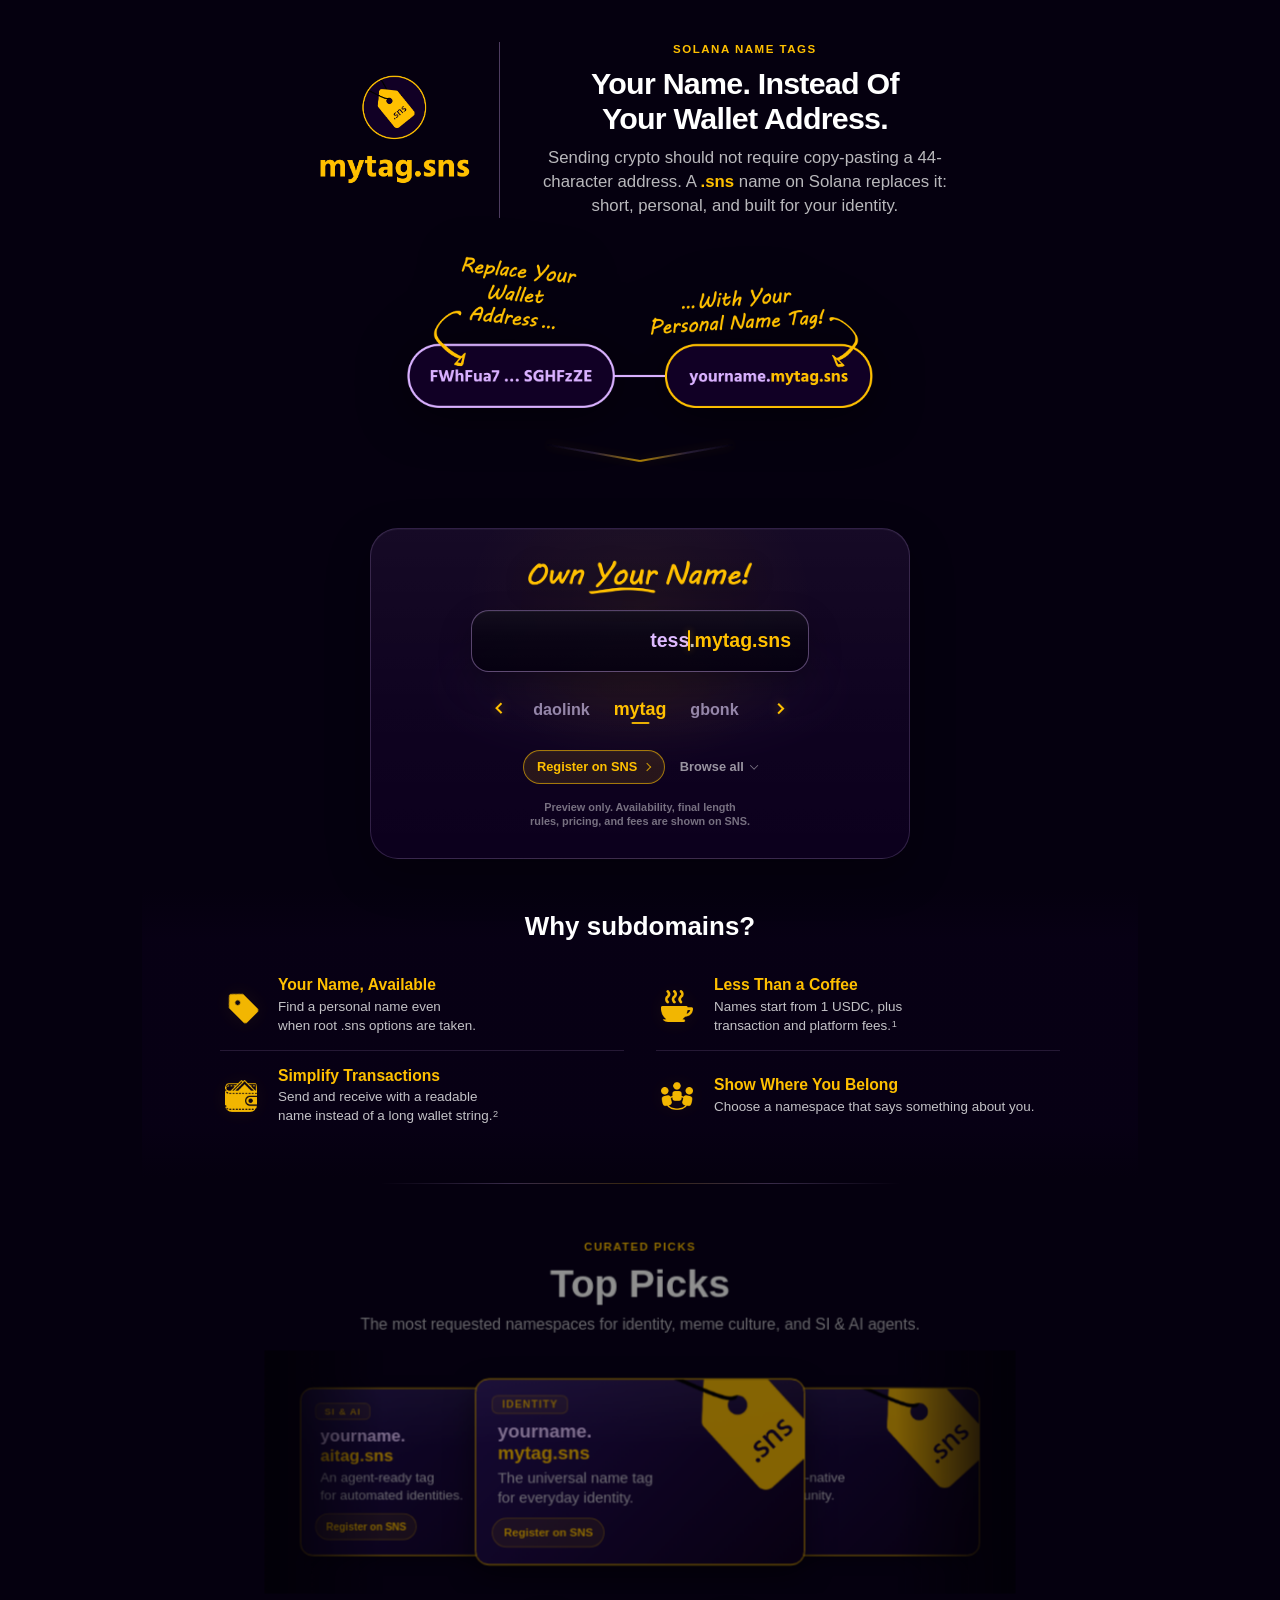
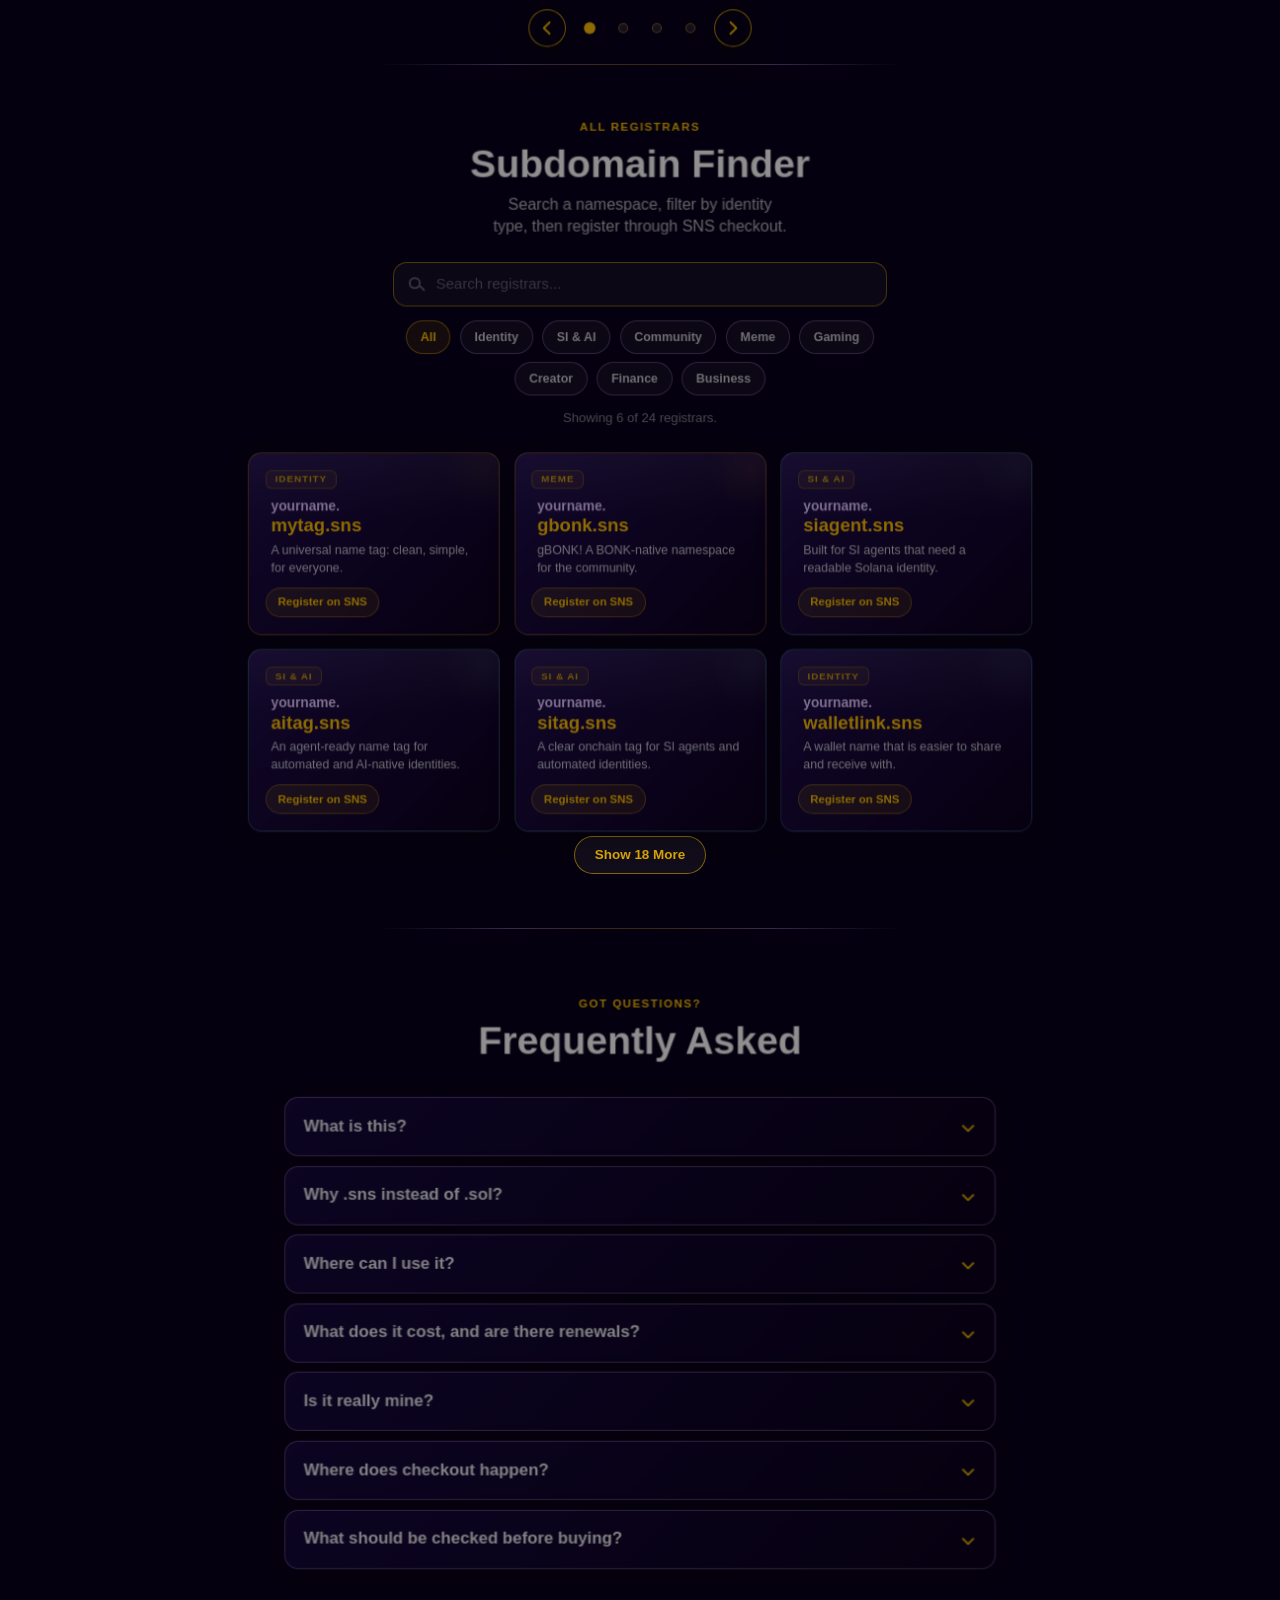
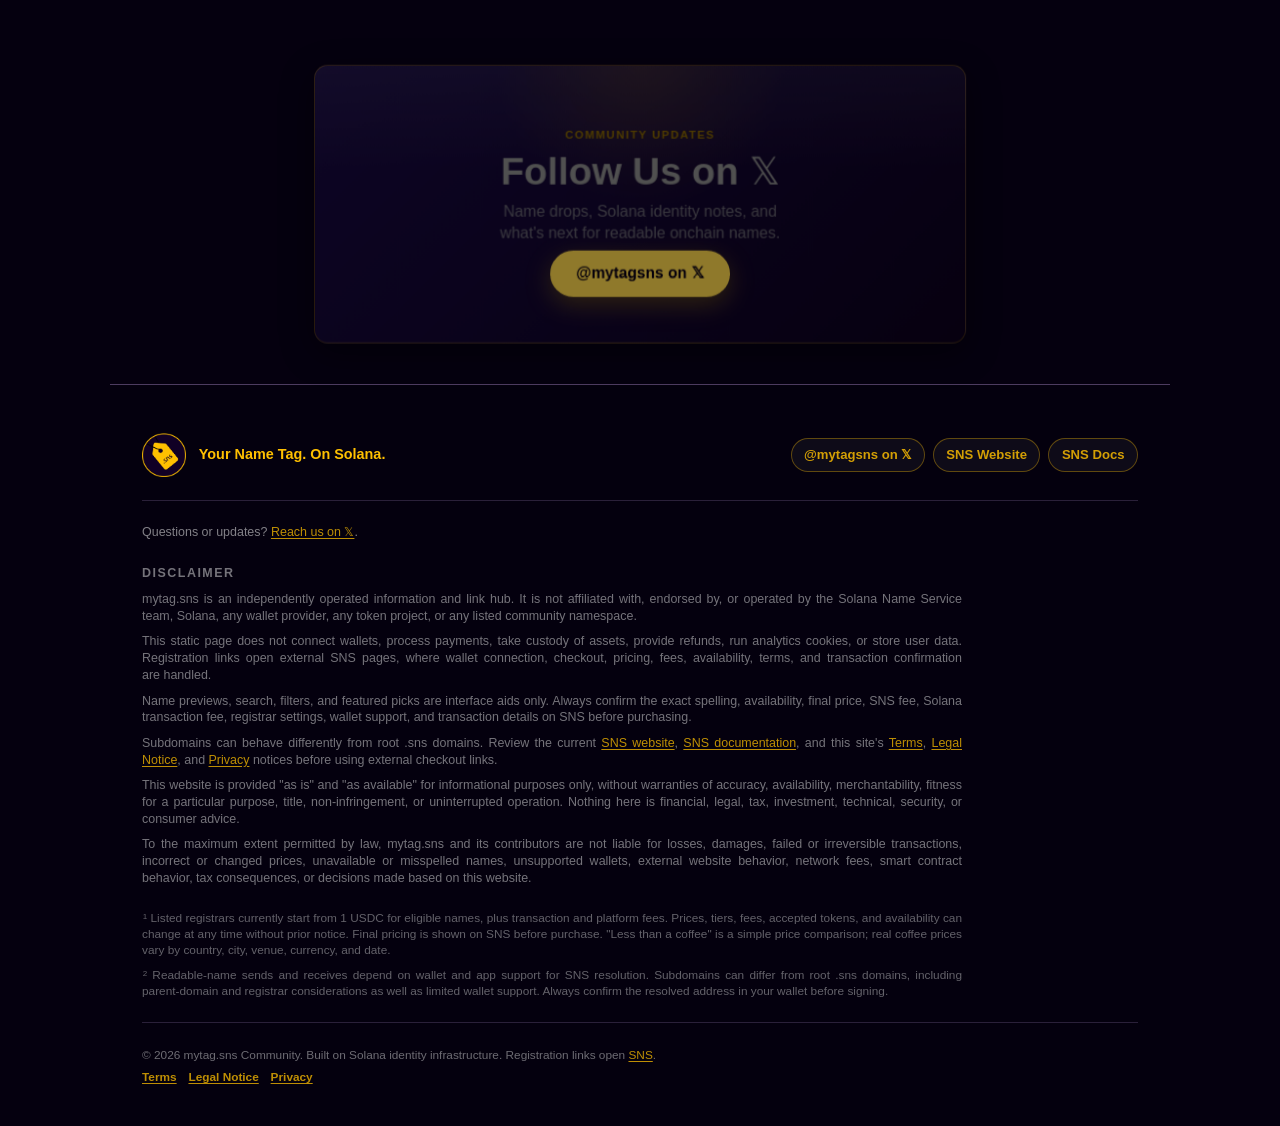
==== commit 9c7f20ac: "Fix landscape hero layout for wide short phones. Stack the header under 620px height and keep the ex" ====
--- a/index.html
+++ b/index.html
@@ -43,7 +43,7 @@
 	<script>document.documentElement.className = document.documentElement.className.replace("no-js", "js");</script>
 
 	<link rel="stylesheet" href="assets/css/00-global.css?v=73dacd56" />
-	<link rel="stylesheet" href="assets/css/01-hero.css?v=8dd395cf" />
+	<link rel="stylesheet" href="assets/css/01-hero.css?v=5eee357f" />
 	<link rel="stylesheet" href="assets/css/02-top-picks.css?v=7228f10e" />
 	<link rel="stylesheet" href="assets/css/03-browser-section.css?v=f7ba4626" />
 	<link rel="stylesheet" href="assets/css/04-faq.css?v=8c7f12e0" />
--- a/assets/css/01-hero.css
+++ b/assets/css/01-hero.css
@@ -80,9 +80,9 @@
 }
 
 /*
-	Explainer sizing system:
-	- Portrait / desktop: width-led (stable, readable)
-	- Compact landscape: height-led with fixed rem caps (not tiny svh %)
+	Explainer sizing:
+	- Tall portrait / desktop: width-led
+	- Short landscape: stacked header + larger width-led graphic
 */
 .explainer-img {
 	display: block;
@@ -1305,6 +1305,15 @@
 		padding: 2.6rem 2rem 0;
 	}
 
+	.benefits-panel {
+		width: 100%;
+		margin-right: 0;
+		margin-left: 0;
+	}
+}
+
+/* Side-by-side brand + copy only when the viewport is tall enough */
+@media (min-width: 700px) and (min-height: 620px) {
 	.hero-header {
 		flex-direction: row;
 		justify-content: center;
@@ -1325,15 +1334,9 @@
 		padding-left: 1.8rem;
 		border-left: 1px solid var(--color-border);
 	}
-
-	.benefits-panel {
-		width: 100%;
-		margin-right: 0;
-		margin-left: 0;
-	}
-}
-
-@media (min-width: 860px) {
+}
+
+@media (min-width: 860px) and (min-height: 620px) {
 	.hero-section {
 		gap: 2.4rem;
 	}
@@ -1355,16 +1358,47 @@
 	}
 }
 
-/* Compact landscape: phone / small tablet on its side */
-@media (orientation: landscape) and (max-height: 500px) {
+/*
+	Compact landscape (phones / short windows):
+	Keep a stacked header and a clearly readable explainer.
+	S20 Ultra landscape ~915×412 lands here.
+*/
+@media (orientation: landscape) and (max-height: 619px) {
 	.hero-section {
-		gap: 1.15rem;
+		gap: 1.2rem;
+		padding-top: 1.35rem;
+	}
+
+	.hero-header {
+		flex-direction: column;
+		gap: 0.85rem;
+	}
+
+	.image-logo {
+		width: min(42%, 148px);
+		max-width: 148px;
+		max-height: 86px;
+		padding-right: 0;
+	}
+
+	.hero-intro {
+		max-width: 48ch;
+		padding-left: 0;
+		border-left: 0;
+	}
+
+	.intro-headline {
+		font-size: clamp(1.28rem, 3.8vw, 1.62rem);
+	}
+
+	.intro-body {
+		font-size: clamp(0.88rem, 2.2vw, 0.98rem);
 	}
 
 	.explainer-img {
-		width: auto;
-		max-width: min(68vw, 400px);
-		max-height: 6.75rem;
+		width: min(78%, 460px);
+		max-width: 100%;
+		max-height: none;
 		height: auto;
 	}
 
@@ -1373,35 +1407,37 @@
 	}
 }
 
-/* Shortest phone landscapes (e.g. SE-class) */
-@media (orientation: landscape) and (max-height: 360px) {
+/* Shortest landscapes: keep explainer readable, trim chrome */
+@media (orientation: landscape) and (max-height: 380px) {
+	.hero-section {
+		gap: 0.85rem;
+	}
+
+	.image-logo {
+		width: min(36%, 120px);
+		max-height: 70px;
+	}
+
+	.intro-body {
+		display: none;
+	}
+
 	.explainer-img {
-		max-width: min(64vw, 360px);
-		max-height: 5.75rem;
-	}
-}
-
-/* Common modern phone landscapes */
-@media (orientation: landscape) and (min-height: 361px) and (max-height: 430px) {
+		width: min(72%, 400px);
+	}
+}
+
+/* Common phone landscapes (~390–450px tall) */
+@media (orientation: landscape) and (min-height: 381px) and (max-height: 500px) {
 	.explainer-img {
-		max-width: min(66vw, 390px);
-		max-height: 6.5rem;
-	}
-}
-
-/* Tall phone / compact fold landscapes */
-@media (orientation: landscape) and (min-height: 431px) and (max-height: 500px) {
+		width: min(76%, 440px);
+	}
+}
+
+/* Wider short desktops / foldables on their side */
+@media (orientation: landscape) and (min-height: 501px) and (max-height: 619px) {
 	.explainer-img {
-		max-width: min(70vw, 420px);
-		max-height: 7.25rem;
-	}
-}
-
-/* Tablet landscape: width-led again, no tight height crush */
-@media (orientation: landscape) and (min-height: 501px) and (max-width: 1180px) {
-	.explainer-img {
-		width: min(70%, 460px);
-		max-height: none;
+		width: min(70%, 480px);
 	}
 }
 
